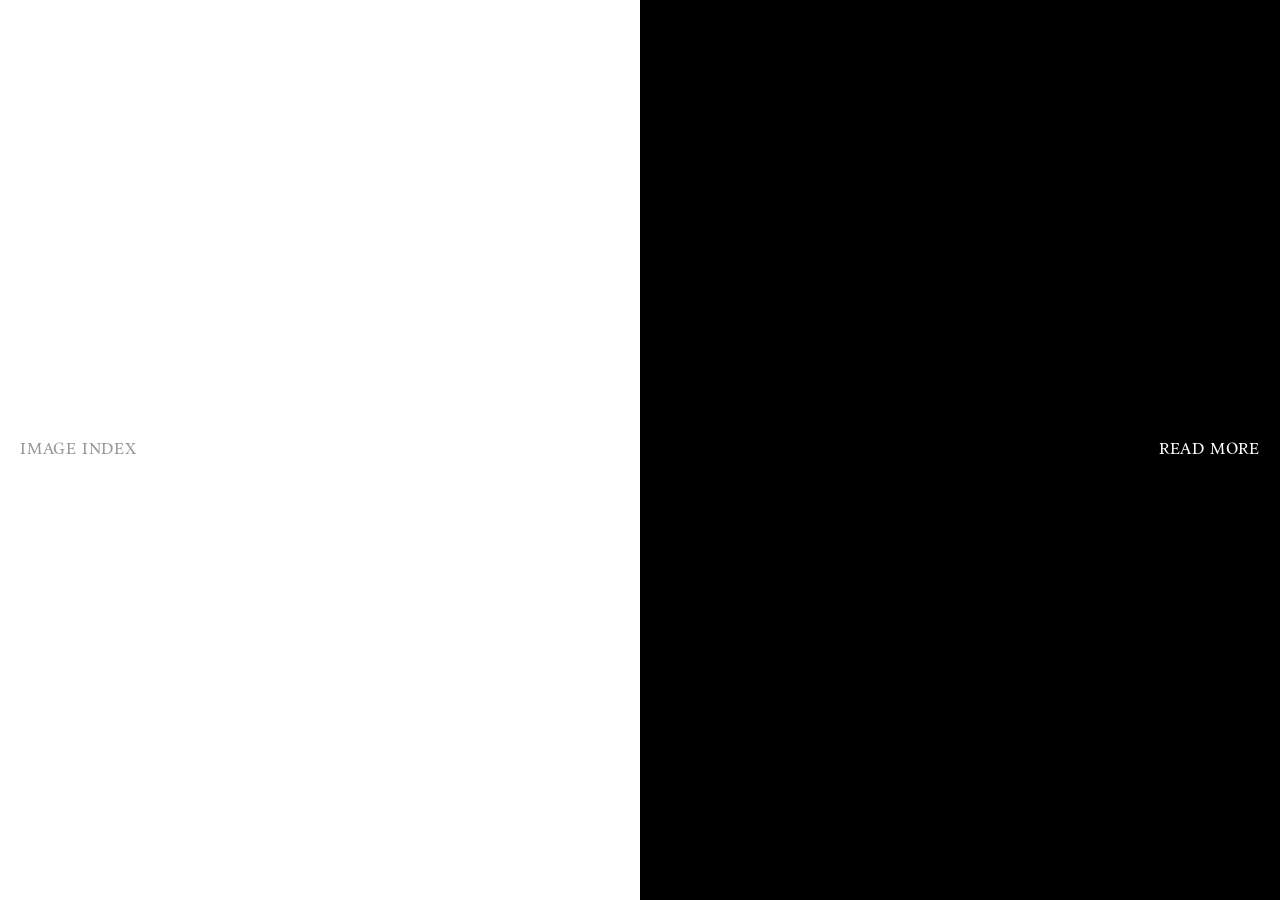
==== readmore.html @ 352e9895 "oct1" ====
<!DOCTYPE html>
<html lang="en">
<head>
  <meta charset="UTF-8">
  <meta name="viewport" content="width=device-width, initial-scale=1.0">
  <title>Circles — Read More</title>
  <link rel="stylesheet" href="readmore.css">
</head>
<body>
  <main class="page">
    <nav class="nav">
      <a href="imageindex.html" class="faded">Image Index</a>
      <a href="readmore.html" class="on-dark">Read More</a>
    </nav>
  </main>
</body>
</html>
---- readmore.css ----
/* ---------- fonts ---------- */

@font-face {
  font-family: "Inferi";
  src: url("Inferi-Trial-LightItalic.otf") format("opentype");
  font-weight: 300;
  font-style: italic;
  font-display: swap;
}

@font-face {
  font-family: "Inferi";
  src: url("Inferi-Trial-Book.otf") format("opentype");
  font-weight: 350;
  font-style: normal;
  font-display: swap;
}

@font-face {
  font-family: "Inferi";
  src: url("Inferi-Trial-Regular.otf") format("opentype");
  font-weight: 400;
  font-style: normal;
  font-display: swap;
}

@font-face {
  font-family: "Inferi";
  src: url("Inferi-Trial-RegularItalic.otf") format("opentype");
  font-weight: 400;
  font-style: italic;
  font-display: swap;
}

@font-face {
  font-family: "Inferi";
  src: url("Inferi-Trial-Medium.otf") format("opentype");
  font-weight: 500;
  font-style: normal;
  font-display: swap;
}

html,
body {
  height: 100%;
  /* split screen: white on the left, black on the right (runs edge to edge, under the padding) */
  background: linear-gradient(to right, #fff 50%, #000 50%);
  /* stop the pull/bounce at the top and bottom, which shows white behind the black half */
  overscroll-behavior: none;
  color: #000;
  font-family: "Inferi", Garamond, "Times New Roman", serif;
  font-weight: 400;
  /* thinner, crisper text rendering on Mac (closer to how it looks in InDesign) */
  -webkit-font-smoothing: antialiased;
  -moz-osx-font-smoothing: grayscale;
}

:root {
  --pad: 20px;              /* equal space around the page on all sides */
  --faded-opacity: 0.4;
}

* {
  margin: 0;
  padding: 0;
  box-sizing: border-box;
}

body {
  padding: var(--pad);
}

.page {
  position: relative;
  width: 100%;
  height: 100%;
}

/* ---------- nav ---------- */

/* same position as on the image index page: vertically centered, pinned to the sides */
.nav {
  position: absolute;
  inset: 0;
  display: flex;
  justify-content: space-between;
  align-items: center;
  pointer-events: none;
}

.nav a {
  color: inherit;
  text-decoration: none;
  text-transform: uppercase;
  font-size: 16px;
  letter-spacing: 0.05em;
  pointer-events: auto;
  transition: opacity 0.3s ease;
}

/* READ MORE sits on the black half */
.nav a.on-dark {
  color: #fff;
}

.nav a.faded {
  opacity: var(--faded-opacity);
}

.nav a:hover {
  opacity: 1;
}
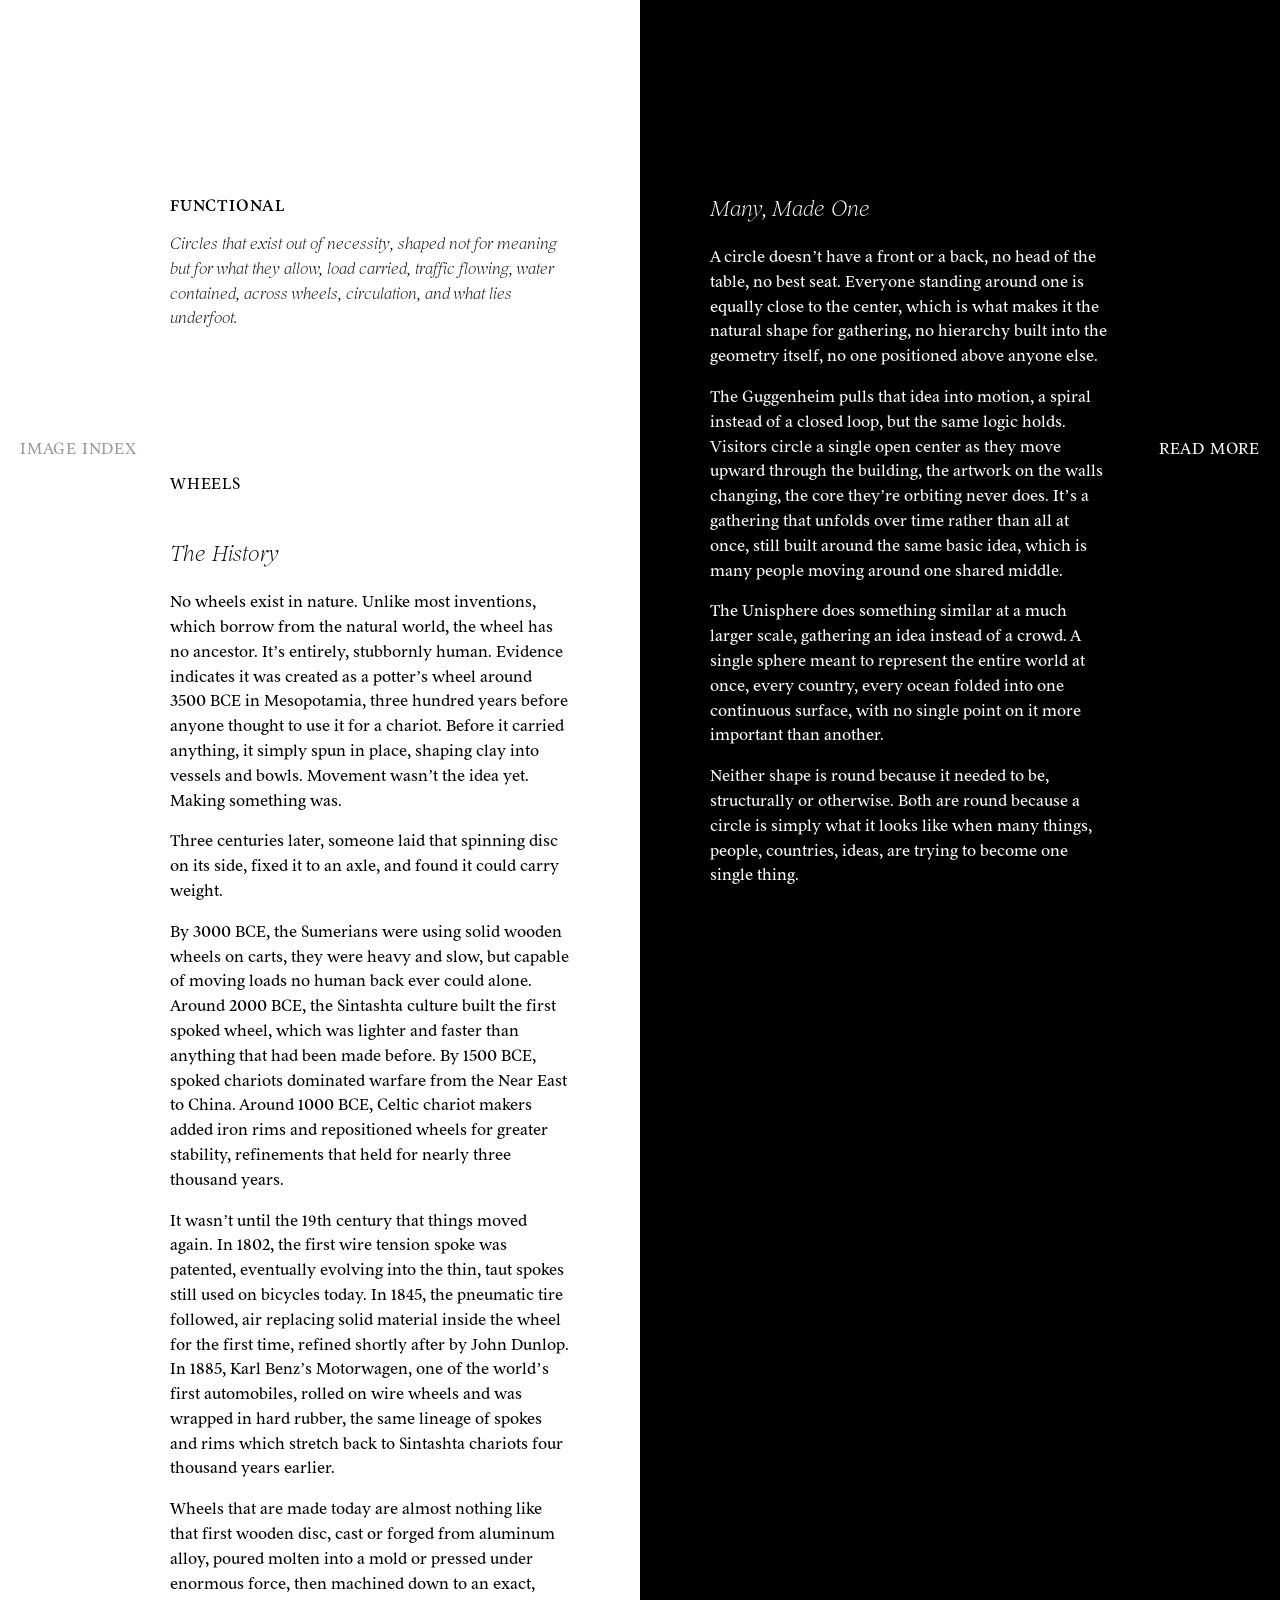
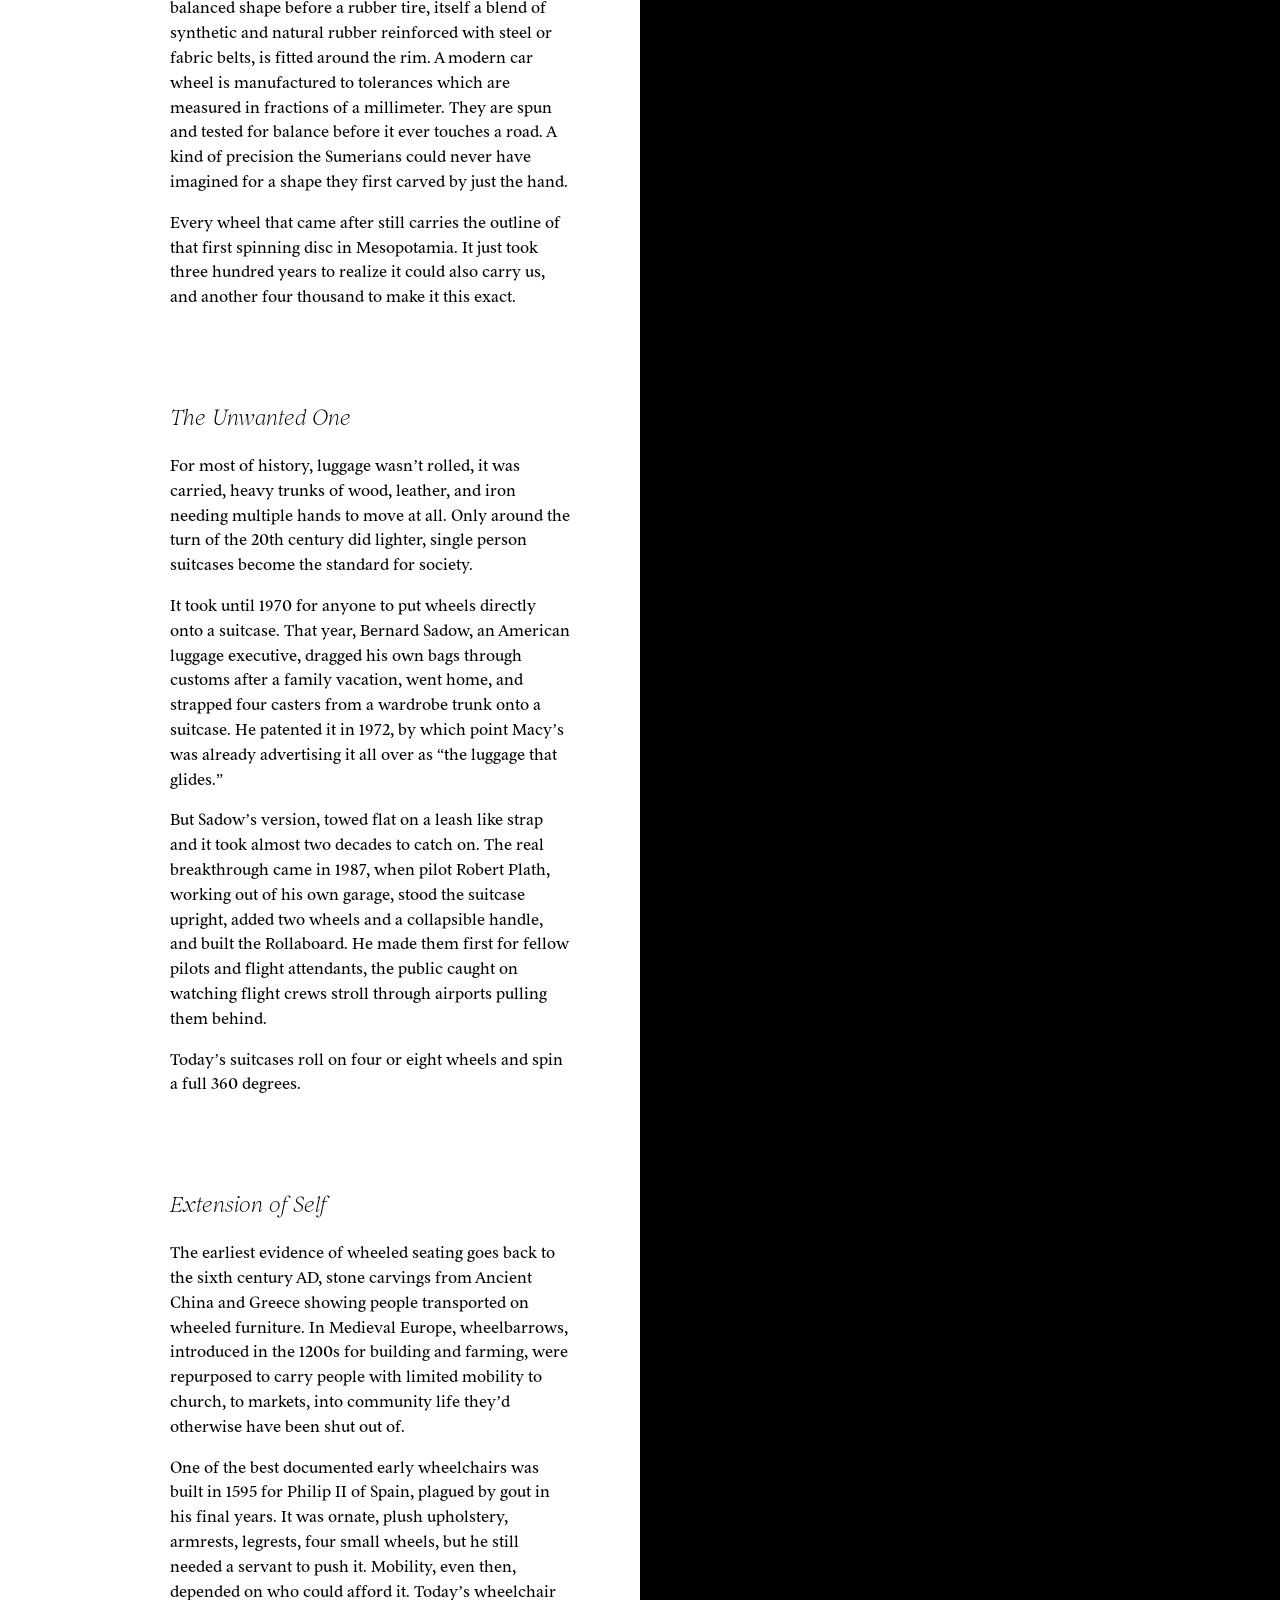
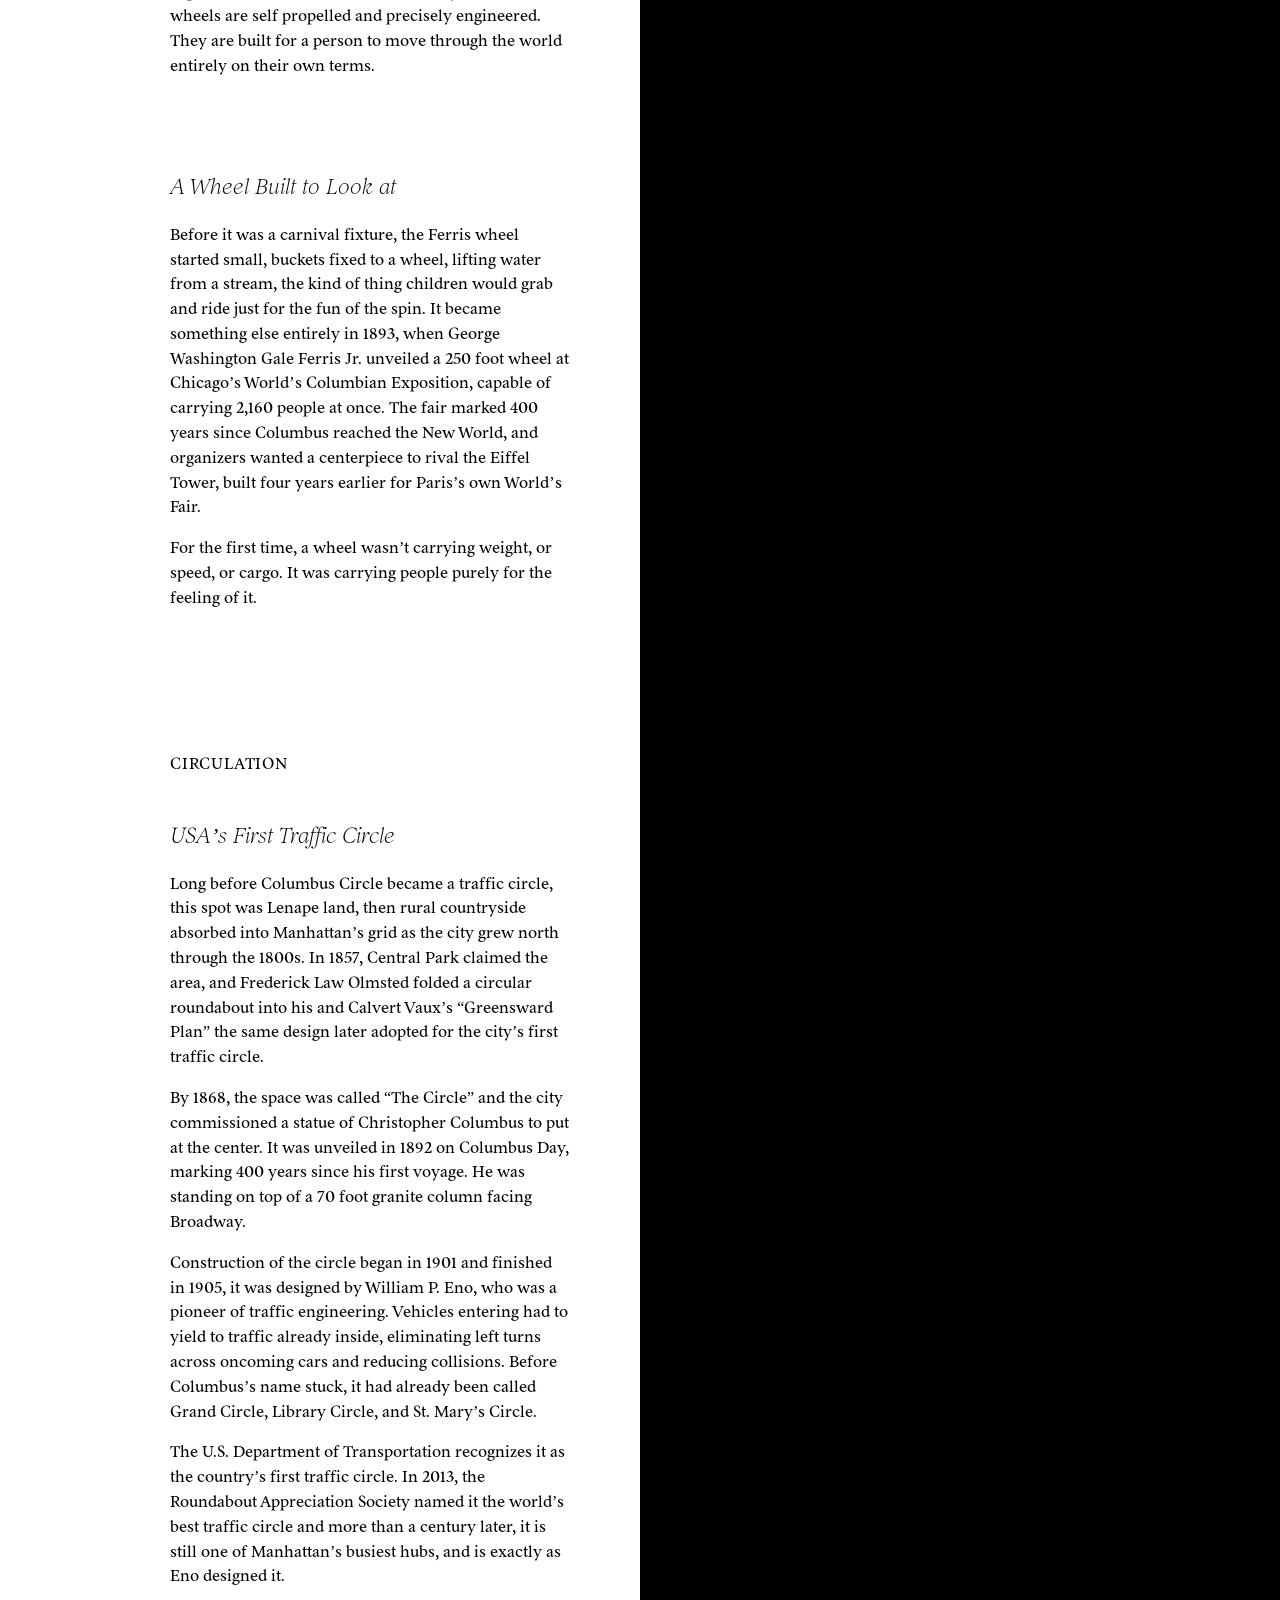
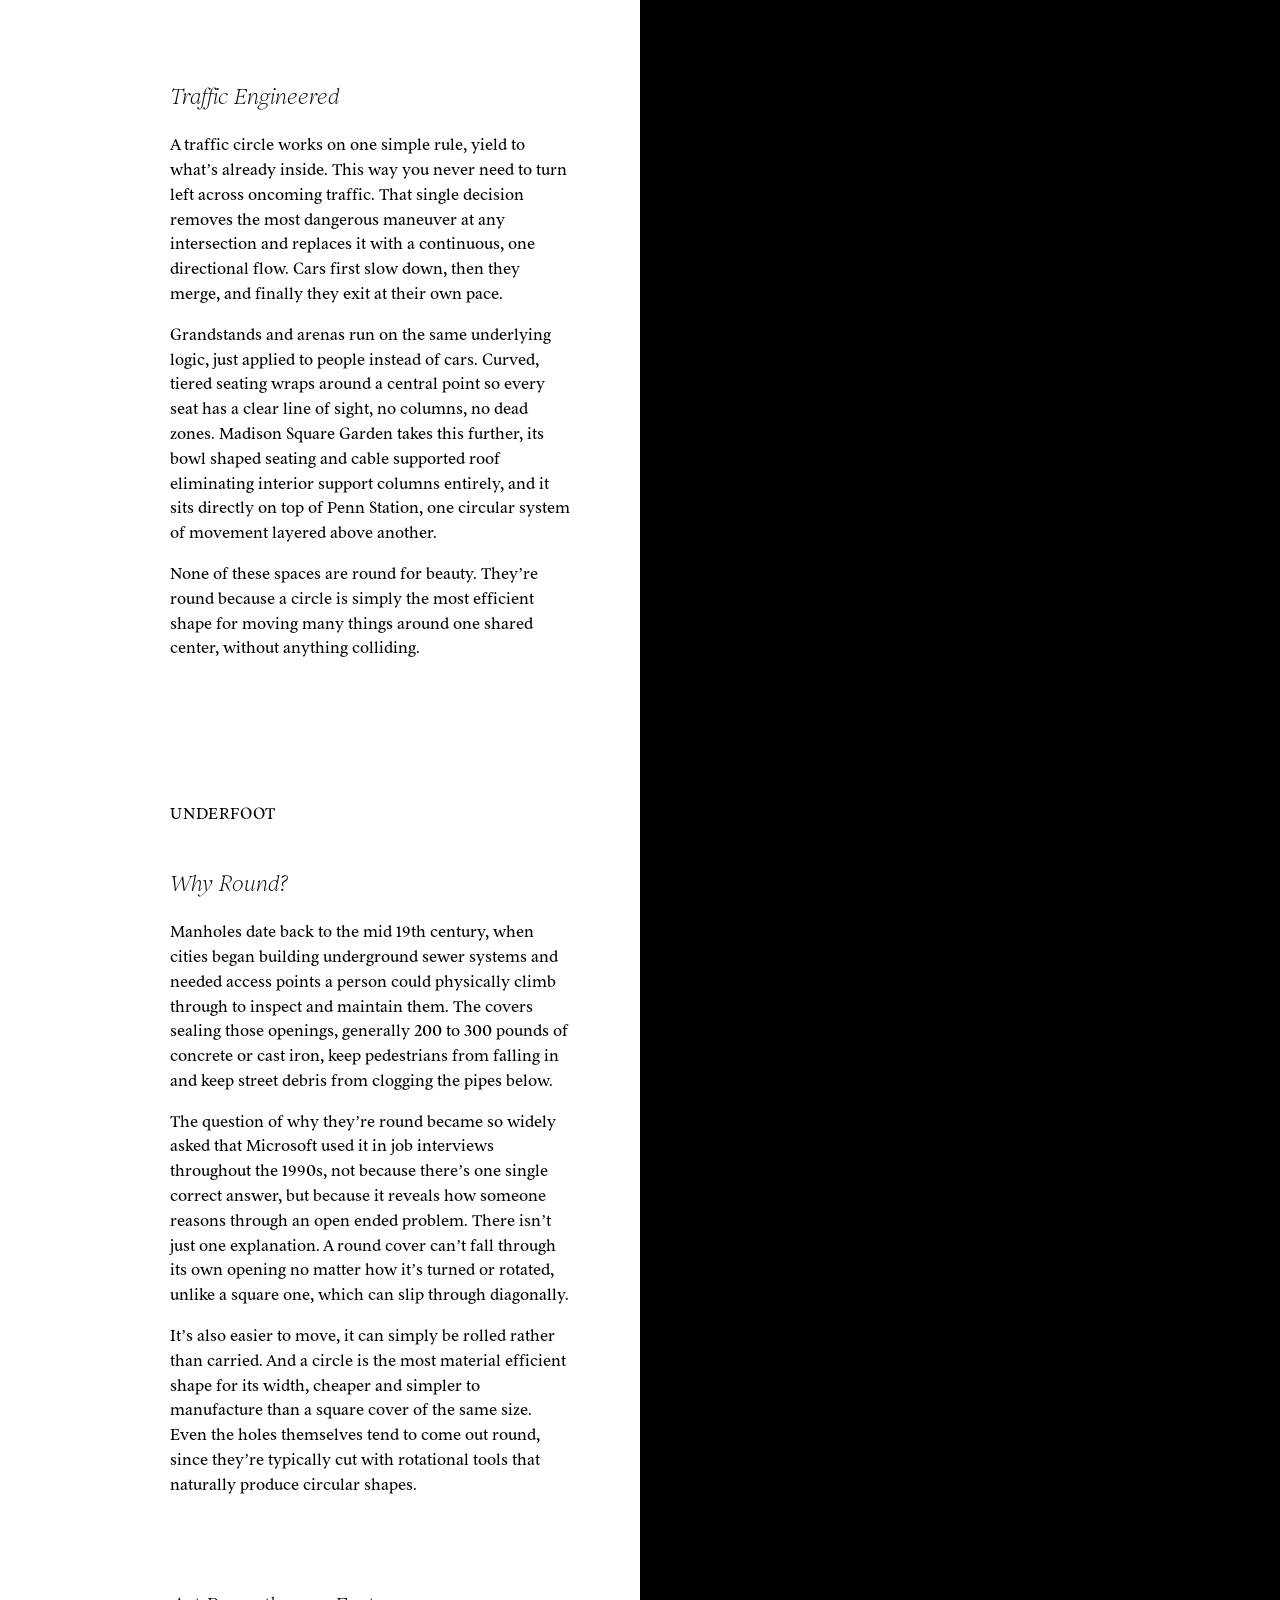
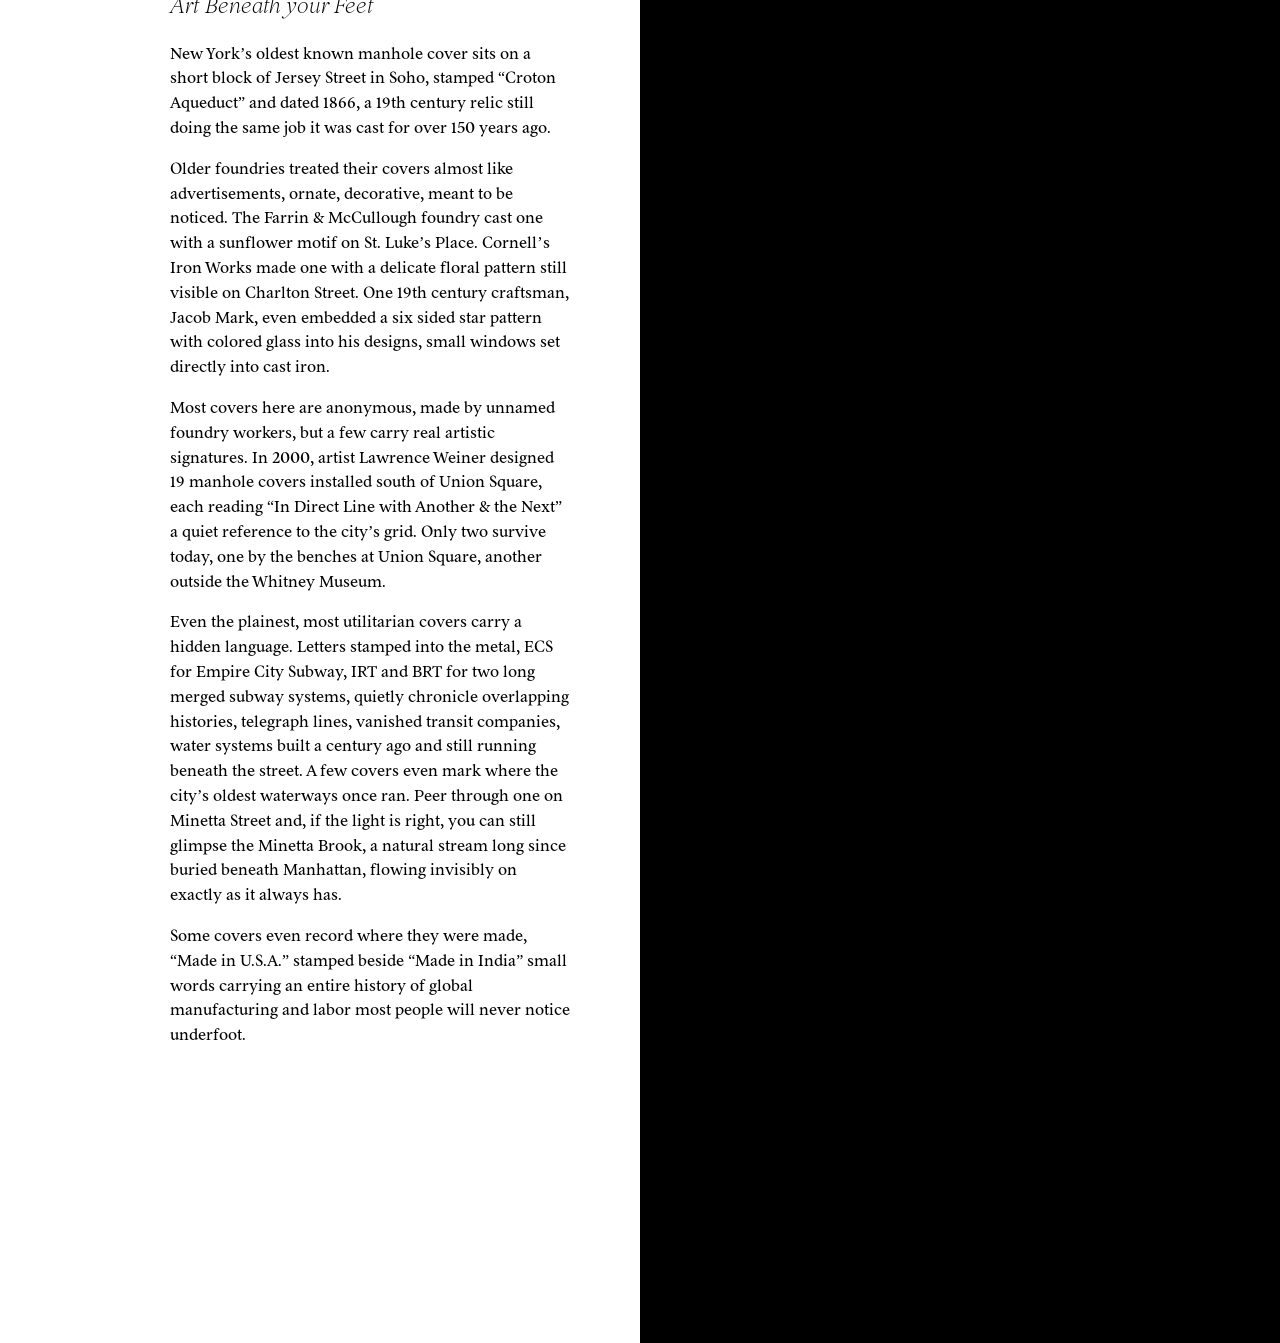
==== commit 5946d077: "yuh" ====
--- a/readmore.html
+++ b/readmore.html
@@ -7,11 +7,174 @@
   <link rel="stylesheet" href="readmore.css">
 </head>
 <body>
-  <main class="page">
-    <nav class="nav">
-      <a href="imageindex.html" class="faded">Image Index</a>
-      <a href="readmore.html" class="on-dark">Read More</a>
-    </nav>
+  <main class="columns">
+
+    <!-- WHITE SIDE: reads top to bottom, scrolls up like a normal page -->
+    <section class="side functional">
+      <div class="inner">
+
+        <header class="side-title">
+          <h1>Functional</h1>
+          <p>Circles that exist out of necessity, shaped not for meaning but for what they allow, load carried, traffic flowing, water contained, across wheels, circulation, and what lies underfoot.</p>
+        </header>
+
+        <h2>Wheels</h2>
+
+        <article>
+          <h3>The History</h3>
+          <p>No wheels exist in nature. Unlike most inventions, which borrow from the natural world, the wheel has no ancestor. It’s entirely, stubbornly human. Evidence indicates it was created as a potter’s wheel around 3500 BCE in Mesopotamia, three hundred years before anyone thought to use it for a chariot. Before it carried anything, it simply spun in place, shaping clay into vessels and bowls. Movement wasn’t the idea yet. Making something was.</p>
+          <p>Three centuries later, someone laid that spinning disc on its side, fixed it to an axle, and found it could carry weight.</p>
+          <p>By 3000 BCE, the Sumerians were using solid wooden wheels on carts, they were heavy and slow, but capable of moving loads no human back ever could alone. Around 2000 BCE, the Sintashta culture built the first spoked wheel, which was lighter and faster than anything that had been made before. By 1500 BCE, spoked chariots dominated warfare from the Near East to China. Around 1000 BCE, Celtic chariot makers added iron rims and repositioned wheels for greater stability, refinements that held for nearly three thousand years.</p>
+          <p>It wasn’t until the 19th century that things moved again. In 1802, the first wire tension spoke was patented, eventually evolving into the thin, taut spokes still used on bicycles today. In 1845, the pneumatic tire followed, air replacing solid material inside the wheel for the first time, refined shortly after by John Dunlop. In 1885, Karl Benz’s Motorwagen, one of the world’s first automobiles, rolled on wire wheels and was wrapped in hard rubber, the same lineage of spokes and rims which stretch back to Sintashta chariots four thousand years earlier.</p>
+          <p>Wheels that are made today are almost nothing like that first wooden disc, cast or forged from aluminum alloy, poured molten into a mold or pressed under enormous force, then machined down to an exact, balanced shape before a rubber tire, itself a blend of synthetic and natural rubber reinforced with steel or fabric belts, is fitted around the rim. A modern car wheel is manufactured to tolerances which are measured in fractions of a millimeter. They are spun and tested for balance before it ever touches a road. A kind of precision the Sumerians could never have imagined for a shape they first carved by just the hand.</p>
+          <p>Every wheel that came after still carries the outline of that first spinning disc in Mesopotamia. It just took three hundred years to realize it could also carry us, and another four thousand to make it this exact.</p>
+        </article>
+
+        <article>
+          <h3>The Unwanted One</h3>
+          <p>For most of history, luggage wasn’t rolled, it was carried, heavy trunks of wood, leather, and iron needing multiple hands to move at all. Only around the turn of the 20th century did lighter, single person suitcases become the standard for society.</p>
+          <p>It took until 1970 for anyone to put wheels directly onto a suitcase. That year, Bernard Sadow, an American luggage executive, dragged his own bags through customs after a family vacation, went home, and strapped four casters from a wardrobe trunk onto a suitcase. He patented it in 1972, by which point Macy’s was already advertising it all over as “the luggage that glides.”</p>
+          <p>But Sadow’s version, towed flat on a leash like strap and it took almost two decades to catch on. The real breakthrough came in 1987, when pilot Robert Plath, working out of his own garage, stood the suitcase upright, added two wheels and a collapsible handle, and built the Rollaboard. He made them first for fellow pilots and flight attendants, the public caught on watching flight crews stroll through airports pulling them behind.</p>
+          <p>Today’s suitcases roll on four or eight wheels and spin a full 360 degrees.</p>
+        </article>
+
+        <article>
+          <h3>Extension of Self</h3>
+          <p>The earliest evidence of wheeled seating goes back to the sixth century AD, stone carvings from Ancient China and Greece showing people transported on wheeled furniture. In Medieval Europe, wheelbarrows, introduced in the 1200s for building and farming, were repurposed to carry people with limited mobility to church, to markets, into community life they’d otherwise have been shut out of.</p>
+          <p>One of the best documented early wheelchairs was built in 1595 for Philip II of Spain, plagued by gout in his final years. It was ornate, plush upholstery, armrests, legrests, four small wheels, but he still needed a servant to push it. Mobility, even then, depended on who could afford it. Today’s wheelchair wheels are self propelled and precisely engineered. They are built for a person to move through the world entirely on their own terms.</p>
+        </article>
+
+        <article>
+          <h3>A Wheel Built to Look at</h3>
+          <p>Before it was a carnival fixture, the Ferris wheel started small, buckets fixed to a wheel, lifting water from a stream, the kind of thing children would grab and ride just for the fun of the spin. It became something else entirely in 1893, when George Washington Gale Ferris Jr. unveiled a 250 foot wheel at Chicago’s World’s Columbian Exposition, capable of carrying 2,160 people at once. The fair marked 400 years since Columbus reached the New World, and organizers wanted a centerpiece to rival the Eiffel Tower, built four years earlier for Paris’s own World’s Fair.</p>
+          <p>For the first time, a wheel wasn’t carrying weight, or speed, or cargo. It was carrying people purely for the feeling of it.</p>
+        </article>
+
+        <h2>Circulation</h2>
+
+        <article>
+          <h3>USA’s First Traffic Circle</h3>
+          <p>Long before Columbus Circle became a traffic circle, this spot was Lenape land, then rural countryside absorbed into Manhattan’s grid as the city grew north through the 1800s. In 1857, Central Park claimed the area, and Frederick Law Olmsted folded a circular roundabout into his and Calvert Vaux’s “Greensward Plan” the same design later adopted for the city’s first traffic circle.</p>
+          <p>By 1868, the space was called “The Circle” and the city commissioned a statue of Christopher Columbus to put at the center. It was unveiled in 1892 on Columbus Day, marking 400 years since his first voyage. He was standing on top of a 70 foot granite column facing Broadway.</p>
+          <p>Construction of the circle began in 1901 and finished in 1905, it was designed by William P. Eno, who was a pioneer of traffic engineering. Vehicles entering had to yield to traffic already inside, eliminating left turns across oncoming cars and reducing collisions. Before Columbus’s name stuck, it had already been called Grand Circle, Library Circle, and St. Mary’s Circle.</p>
+          <p>The U.S. Department of Transportation recognizes it as the country’s first traffic circle. In 2013, the Roundabout Appreciation Society named it the world’s best traffic circle and more than a century later, it is still one of Manhattan’s busiest hubs, and is exactly as Eno designed it.</p>
+        </article>
+
+        <article>
+          <h3>Traffic Engineered</h3>
+          <p>A traffic circle works on one simple rule, yield to what’s already inside. This way you never need to turn left across oncoming traffic. That single decision removes the most dangerous maneuver at any intersection and replaces it with a continuous, one directional flow. Cars first slow down, then they merge, and finally they exit at their own pace.</p>
+          <p>Grandstands and arenas run on the same underlying logic, just applied to people instead of cars. Curved, tiered seating wraps around a central point so every seat has a clear line of sight, no columns, no dead zones. Madison Square Garden takes this further, its bowl shaped seating and cable supported roof eliminating interior support columns entirely, and it sits directly on top of Penn Station, one circular system of movement layered above another.</p>
+          <p>None of these spaces are round for beauty. They’re round because a circle is simply the most efficient shape for moving many things around one shared center, without anything colliding.</p>
+        </article>
+
+        <h2>Underfoot</h2>
+
+        <article>
+          <h3>Why Round?</h3>
+          <p>Manholes date back to the mid 19th century, when cities began building underground sewer systems and needed access points a person could physically climb through to inspect and maintain them. The covers sealing those openings, generally 200 to 300 pounds of concrete or cast iron, keep pedestrians from falling in and keep street debris from clogging the pipes below.</p>
+          <p>The question of why they’re round became so widely asked that Microsoft used it in job interviews throughout the 1990s, not because there’s one single correct answer, but because it reveals how someone reasons through an open ended problem. There isn’t just one explanation. A round cover can’t fall through its own opening no matter how it’s turned or rotated, unlike a square one, which can slip through diagonally.</p>
+          <p>It’s also easier to move, it can simply be rolled rather than carried. And a circle is the most material efficient shape for its width, cheaper and simpler to manufacture than a square cover of the same size. Even the holes themselves tend to come out round, since they’re typically cut with rotational tools that naturally produce circular shapes.</p>
+        </article>
+
+        <article>
+          <h3>Art Beneath your Feet</h3>
+          <p>New York’s oldest known manhole cover sits on a short block of Jersey Street in Soho, stamped “Croton Aqueduct” and dated 1866, a 19th century relic still doing the same job it was cast for over 150 years ago.</p>
+          <p>Older foundries treated their covers almost like advertisements, ornate, decorative, meant to be noticed. The Farrin &amp; McCullough foundry cast one with a sunflower motif on St. Luke’s Place. Cornell’s Iron Works made one with a delicate floral pattern still visible on Charlton Street. One 19th century craftsman, Jacob Mark, even embedded a six sided star pattern with colored glass into his designs, small windows set directly into cast iron.</p>
+          <p>Most covers here are anonymous, made by unnamed foundry workers, but a few carry real artistic signatures. In 2000, artist Lawrence Weiner designed 19 manhole covers installed south of Union Square, each reading “In Direct Line with Another &amp; the Next” a quiet reference to the city’s grid. Only two survive today, one by the benches at Union Square, another outside the Whitney Museum.</p>
+          <p>Even the plainest, most utilitarian covers carry a hidden language. Letters stamped into the metal, ECS for Empire City Subway, IRT and BRT for two long merged subway systems, quietly chronicle overlapping histories, telegraph lines, vanished transit companies, water systems built a century ago and still running beneath the street. A few covers even mark where the city’s oldest waterways once ran. Peer through one on Minetta Street and, if the light is right, you can still glimpse the Minetta Brook, a natural stream long since buried beneath Manhattan, flowing invisibly on exactly as it always has.</p>
+          <p>Some covers even record where they were made, “Made in U.S.A.” stamped beside “Made in India” small words carrying an entire history of global manufacturing and labor most people will never notice underfoot.</p>
+        </article>
+
+      </div>
+    </section>
+
+    <!--
+      BLACK SIDE: moves the opposite way (down as you scroll), so it's written bottom to top here.
+      The last thing in this list (the SYMBOLIC title) is what you see first.
+    -->
+    <section class="side symbolic">
+      <div class="inner">
+
+        <article>
+          <h3>Many, Made One</h3>
+          <p>A circle doesn’t have a front or a back, no head of the table, no best seat. Everyone standing around one is equally close to the center, which is what makes it the natural shape for gathering, no hierarchy built into the geometry itself, no one positioned above anyone else.</p>
+          <p>The Guggenheim pulls that idea into motion, a spiral instead of a closed loop, but the same logic holds. Visitors circle a single open center as they move upward through the building, the artwork on the walls changing, the core they’re orbiting never does. It’s a gathering that unfolds over time rather than all at once, still built around the same basic idea, which is many people moving around one shared middle.</p>
+          <p>The Unisphere does something similar at a much larger scale, gathering an idea instead of a crowd. A single sphere meant to represent the entire world at once, every country, every ocean folded into one continuous surface, with no single point on it more important than another.</p>
+          <p>Neither shape is round because it needed to be, structurally or otherwise. Both are round because a circle is simply what it looks like when many things, people, countries, ideas, are trying to become one single thing.</p>
+        </article>
+
+        <h2>Gathering</h2>
+
+        <article>
+          <h3>Wheel of Fortune</h3>
+          <p>Long before Pat Sajak ever spun a wheel on television, Fortune already had one of her own. The Wheel of Fortune, or Rota Fortunae, comes from ancient Greek and Roman mythology, the goddess Fortuna spinning her wheel to decide who rises and who falls, with no warning and no logic to it. Both the Roman scholar Cicero and the Greek poet Pindar wrote about her wheel. Centuries later, Chaucer used it in The Canterbury Tales to describe the downfall of once great historical figures, and Shakespeare leaned on it too, in King Lear, a disguised Earl of Kent cries out, “Fortune, good night, smile once more; turn thy wheel!”</p>
+          <p>So it’s a little fitting that when spin the bottle first was released and got a name in print, in 1927, it wasn’t called a kissing game at all. It was called “Bottle of Fortune.” There was no goddess required, just a glass bottle on a floor and whoever it happened to land on, the same old idea in miniature, chance deciding something you had absolutely no control over. It is such a large part of our culture now, but it has essentially existed forever.</p>
+        </article>
+
+        <article>
+          <h3>Astrological Circle</h3>
+          <p>The zodiac is a circle because the sky itself moves in one. As Earth orbits the sun, the sun appears to trace a continuous loop against the background stars over a year, a path ancient astronomers called the ecliptic. It has no natural beginning or end. Babylonian astronomers, around 700 BCE, divided that loop into twelve equal separate sections, each one named for the twelve constellations that the sun seemed to pass through. Hence, giving us the word zodiac, from the Greek zoidiakos kyklos, literally translating to “circle of animals.” Dividing the year into twelve wasn’t inventing a shape so much as tracing one that was already there.</p>
+        </article>
+
+        <article>
+          <h3>Evil Eye</h3>
+          <p>According to Dr. Nese Yildiran, an art history professor at a University in Istanbul, the earliest known eye amulets date back to 3300 BCE, unearthed at Tell Brak, one of the oldest cities in Mesopotamia, in what’s now modern day Syria, abstract alabaster figures carved with wide, incised eyes staring outward. The recognizable cobalt blue glass version most people know today didn’t appear until much later, around 1500 BCE, when it began spreading across the Mediterranean.</p>
+        </article>
+
+        <h2>Fate and Cycles</h2>
+
+        <article>
+          <h3>Wishing</h3>
+          <p>Bethesda Fountain sits at the heart of Central Park, its bronze angel rising above a basin where people have tossed coins for generations, making a wish they probably couldn’t fully explain. The angel’s name, Angel of the Waters, and a story most people walking past will probably never learn.</p>
+          <p>The fountain takes its name from a passage in the Gospel of John, describing a pool in Jerusalem where an angel periodically stirred the water, and whoever stepped in first after the stirring would be healed. New York’s fountain wasn’t built to recreate that miracle, though. It was built to celebrate one that had already happened, commemorating the Croton Aqueduct finally bringing clean water to a city devastated by cholera. The angel wasn’t stirring water to heal anyone anymore. She stood over water that had already stopped making people sick.</p>
+          <p>None of that history is visible in the coin someone tosses over the railing today. They’re just making a wish, the same instinct that’s followed circles of water for thousands of years, coins in, hope out, no guarantee it works, just the simple need to ask for something and let it go.</p>
+        </article>
+
+        <article>
+          <h3>The Shutter and the Star</h3>
+          <p>In 1903, a synagogue opened on Rivington Street on the Lower East Side, built for a community of Romanian Jews, and later Polish Jews as the neighborhood shifted over the decades. It was called the Erste Warshawer Synagogue. Above the entrance sat a round window, its steel frame bent into a Star of David, a shape that would have been entirely unremarkable at the time, just one more synagogue on a block already full of them.</p>
+          <p>By the 1970s, the Lower East Side had changed enormously. The Jewish community that once filled that block had largely moved on, to other boroughs and other neighborhoods. The synagogue on Rivington Street sat empty. Its doors were gone entirely. The only sign anyone still claimed the building was a “For Sale” notice out front. People wandered in and out freely, since there was no one left to stop them, some using the space to get high, undisturbed in a building that had once demanded reverence. Rain came straight through what was left of the roof, pooling on floors that had once held rows of worshippers.</p>
+          <p>Hale Gurland wasn’t looking for any of this. He was simply on his way to Orchard Street to buy a new pair of shoes when he passed the building, noticed the sign, and stepped inside out of curiosity. What he found stopped him completely. “The place looked like Dresden after the bombs. Rain was coming through the roof.” He forgot about the shoes entirely. “It looked like they had a service, and everybody left. It was really cool.”</p>
+          <p>Gurland was a sculptor, working mostly in large scale metal, the kind of artist who needed real space and wasn’t afraid of a building most people would have walked straight past. He ended up moving in, first as a studio, eventually as his home, the line between the two blurring the way it often does for artists who end up living inside their own work.</p>
+          <p>Rebuilding a building that had been stripped down to almost nothing meant working through it piece by piece, patching a roof that had been open to the sky for who knows how long, deciding what stayed and what didn’t. At some point in that long process, he reached the round window above the entrance, the one that had held its Star of David since 1903, somehow still intact after nearly everything else in the building had fallen apart around it. He had a choice in front of him, he could take it out entirely or he could restore it carefully, put it back exactly as it once was. He did neither.</p>
+          <p>Instead, he took the very same steel, the same six points that had marked this building as a place of Jewish worship for seventy years, and bent it into something new entirely, the six points of the star reshaped into the blades of a camera’s shutter, the kind you’d find inside an old mechanical lens, the kind that opens and closes to let exactly the right amount of light through.</p>
+          <p>That window is still there today, above the same entrance on Rivington Street, same circle, same steel, but carrying two completely different meanings depending on which decade you happen to be standing in. First it marked a place of prayer, something a whole community gathered beneath to face something larger than themselves.</p>
+          <p>Then, decades later, a stranger who was wandering in out of the rain looking for nothing more than an escape from the weather, saw a ruin instead of a temple, and turned it into something about sight instead, an opening built to let light through and hold a single image still.</p>
+          <p>The star hasn’t really disappeared, not technically. It’s just folded into the shape of the lens now, hiding in plain sight, waiting for anyone who knows enough to actually look for it.</p>
+        </article>
+
+        <article>
+          <h3>Enso</h3>
+          <p>In Zen Buddhist practice, the circle, or enso, is painted in a single unbroken brushstroke, in one continuous motion, without the brush ever lifting or correcting itself. It’s often left slightly open, imperfect, unclosed, and that gap isn’t a mistake, it’s part of the meaning.</p>
+          <p>The enso represents the universe, emptiness, and enlightenment all at once, but it’s less a symbol to decode than a direct trace of the artist’s state of mind in that exact moment, unplanned, unrepeatable.</p>
+          <p>Zen practitioners often paint hundreds of ensos over a lifetime, sometimes they paint daily, as a kind of meditative practice rather than an artistic one. No two are ever quite the same, and no enso is considered more “correct” or “better” than another.</p>
+          <blockquote>“In the beginner’s mind there are many possibilities, but in the expert’s mind there are few.” <cite>Shunryu Suzuki</cite></blockquote>
+          <p>Each enso is painted, in a sense, by a beginner, one continuous, unrepeatable attempt, with no chance to go back and fix it.</p>
+        </article>
+
+        <article>
+          <h3>IHS Roundel</h3>
+          <p>Long before it appeared on this brick wall, this symbol began as a secret. Early Christians facing persecution used an earlier version, the chi-rho, to identify one another quietly, tracing it into catacomb walls as far back as the 150s AD. Everything changed in 312 AD, when the Roman emperor Constantine reportedly saw the symbol in a vision before battle, accompanied by the words “in this sign, conquer.” He won, and within months, Christianity went from persecuted faith to legal religion across the empire.</p>
+          <p>The version carved here, IHS, comes from a later evolution, the first three letters of “Jesus” in Greek, later reinterpreted in Latin as Iesus Hominum Salvator, “Jesus, Savior of Mankind.” It spread widely through the Jesuits, who adopted it as their emblem, carrying it into churches like this one, centuries and continents removed from a Roman battlefield.</p>
+          <blockquote>“In this sign, conquer.”</blockquote>
+          <p>What’s carved into this roundel isn’t decoration. It’s a name held inside a frame, a circle drawn specifically to mark this one small piece of wall as sacred.</p>
+        </article>
+
+        <h2>Reverence</h2>
+
+        <header class="side-title">
+          <h1>Symbolic</h1>
+          <p>Circles chosen deliberately for what they mean, shapes built to hold belief, chance, or connection, across reverence, fate, and gathering.</p>
+        </header>
+
+      </div>
+    </section>
+
   </main>
+
+  <nav class="nav">
+    <a href="index.html" class="faded">Image Index</a>
+    <a href="readmore.html" class="on-dark">Read More</a>
+  </nav>
 </body>
 </html>
--- a/readmore.css
+++ b/readmore.css
@@ -1,4 +1,4 @@
-/* ---------- fonts ---------- */
+/*fonts*/
 
 @font-face {
   font-family: "Inferi";
@@ -40,10 +40,21 @@
   font-display: swap;
 }
 
+:root {
+  --pad: 20px;              /* same edge spacing as the image index page */
+  --faded-opacity: 0.4;
+}
+
+* {
+  margin: 0;
+  padding: 0;
+  box-sizing: border-box;
+}
+
 html,
 body {
-  height: 100%;
-  /* split screen: white on the left, black on the right (runs edge to edge, under the padding) */
+  min-height: 100%;
+  /* split screen: white on the left, black on the right */
   background: linear-gradient(to right, #fff 50%, #000 50%);
   /* stop the pull/bounce at the top and bottom, which shows white behind the black half */
   overscroll-behavior: none;
@@ -55,37 +66,128 @@
   -moz-osx-font-smoothing: grayscale;
 }
 
-:root {
-  --pad: 20px;              /* equal space around the page on all sides */
-  --faded-opacity: 0.4;
-}
-
-* {
-  margin: 0;
-  padding: 0;
-  box-sizing: border-box;
-}
-
-body {
-  padding: var(--pad);
-}
-
-.page {
-  position: relative;
-  width: 100%;
-  height: 100%;
+/* ---------- two columns ---------- */
+
+.columns {
+  display: grid;
+  grid-template-columns: 1fr 1fr;
+}
+
+/* room on the outer edge for the nav labels, which sit in the middle of each side */
+.side {
+  padding: 22vh 70px 22vh 170px;
+}
+
+.symbolic {
+  padding: 22vh 170px 22vh 70px;
+  color: #fff;
+}
+
+.inner {
+  max-width: 440px;
+  margin: 0 auto;
+}
+
+/* ---------- text ---------- */
+
+.side-title h1 {
+  font-size: 16px;
+  font-weight: 500;
+  text-transform: uppercase;
+  letter-spacing: 0.05em;
+  margin-bottom: 1em;
+}
+
+.side-title p {
+  font-style: italic;
+  font-weight: 300;
+}
+
+h2 {
+  font-size: 16px;
+  font-weight: 400;
+  text-transform: uppercase;
+  letter-spacing: 0.05em;
+  margin: 9em 0 3em;
+}
+
+h3 {
+  font-size: 22px;
+  font-style: italic;
+  font-weight: 300;
+  margin-bottom: 1em;
+}
+
+article {
+  margin-bottom: 6em;
+}
+
+p,
+blockquote {
+  font-size: 16px;
+  line-height: 1.55;
+  margin-bottom: 1em;
+}
+
+blockquote {
+  font-style: italic;
+  font-weight: 300;
+  margin: 1.5em 0;
+}
+
+blockquote cite {
+  display: block;
+  margin-top: 0.5em;
+  font-style: normal;
+}
+
+/* ---------- opposite scroll ----------
+   The page scrolls the white side normally. The black side stays pinned to the screen
+   and its text slides the other way, driven by the page's scroll position (CSS only).
+   It starts showing its bottom (the SYMBOLIC title) and ends showing its top. */
+
+@supports (animation-timeline: scroll()) {
+  .symbolic {
+    position: sticky;
+    top: 0;
+    height: 100vh;
+    overflow: hidden;
+    padding-top: 0;
+    padding-bottom: 0;
+  }
+
+  .symbolic .inner {
+    padding: 22vh 0;
+    animation: opposite-scroll linear both;
+    animation-timeline: scroll(root);
+  }
+
+  @keyframes opposite-scroll {
+    from { transform: translateY(calc(-100% + 100vh)); }
+    to   { transform: translateY(0); }
+  }
+}
+
+/* browsers without scroll-linked animation (e.g. Firefox): both sides scroll normally,
+   so flip the black side back into reading order */
+@supports not (animation-timeline: scroll()) {
+  .symbolic .inner {
+    display: flex;
+    flex-direction: column-reverse;
+  }
 }
 
 /* ---------- nav ---------- */
 
-/* same position as on the image index page: vertically centered, pinned to the sides */
+/* same spot as on the image index page: vertically centered, pinned to the sides */
 .nav {
-  position: absolute;
-  inset: 0;
+  position: fixed;
+  inset: 0 var(--pad);
   display: flex;
   justify-content: space-between;
   align-items: center;
   pointer-events: none;
+  z-index: 1;
 }
 
 .nav a {
@@ -110,3 +212,43 @@
 .nav a:hover {
   opacity: 1;
 }
+
+/* ---------- phones: stack the two sides, normal scrolling ---------- */
+
+@media (max-width: 700px) {
+  html,
+  body {
+    background: #fff;
+  }
+
+  .columns {
+    grid-template-columns: 1fr;
+  }
+
+  .side,
+  .symbolic {
+    position: static;
+    height: auto;
+    overflow: visible;
+    padding: 80px 24px;
+  }
+
+  .symbolic {
+    background: #000;
+  }
+
+  /* the black side is written bottom-to-top, so flip it back for normal reading */
+  .symbolic .inner {
+    display: flex;
+    flex-direction: column-reverse;
+    animation: none;
+    transform: none;
+    padding: 0;
+  }
+
+  .nav {
+    position: static;
+    padding: var(--pad);
+    background: #fff;
+  }
+}
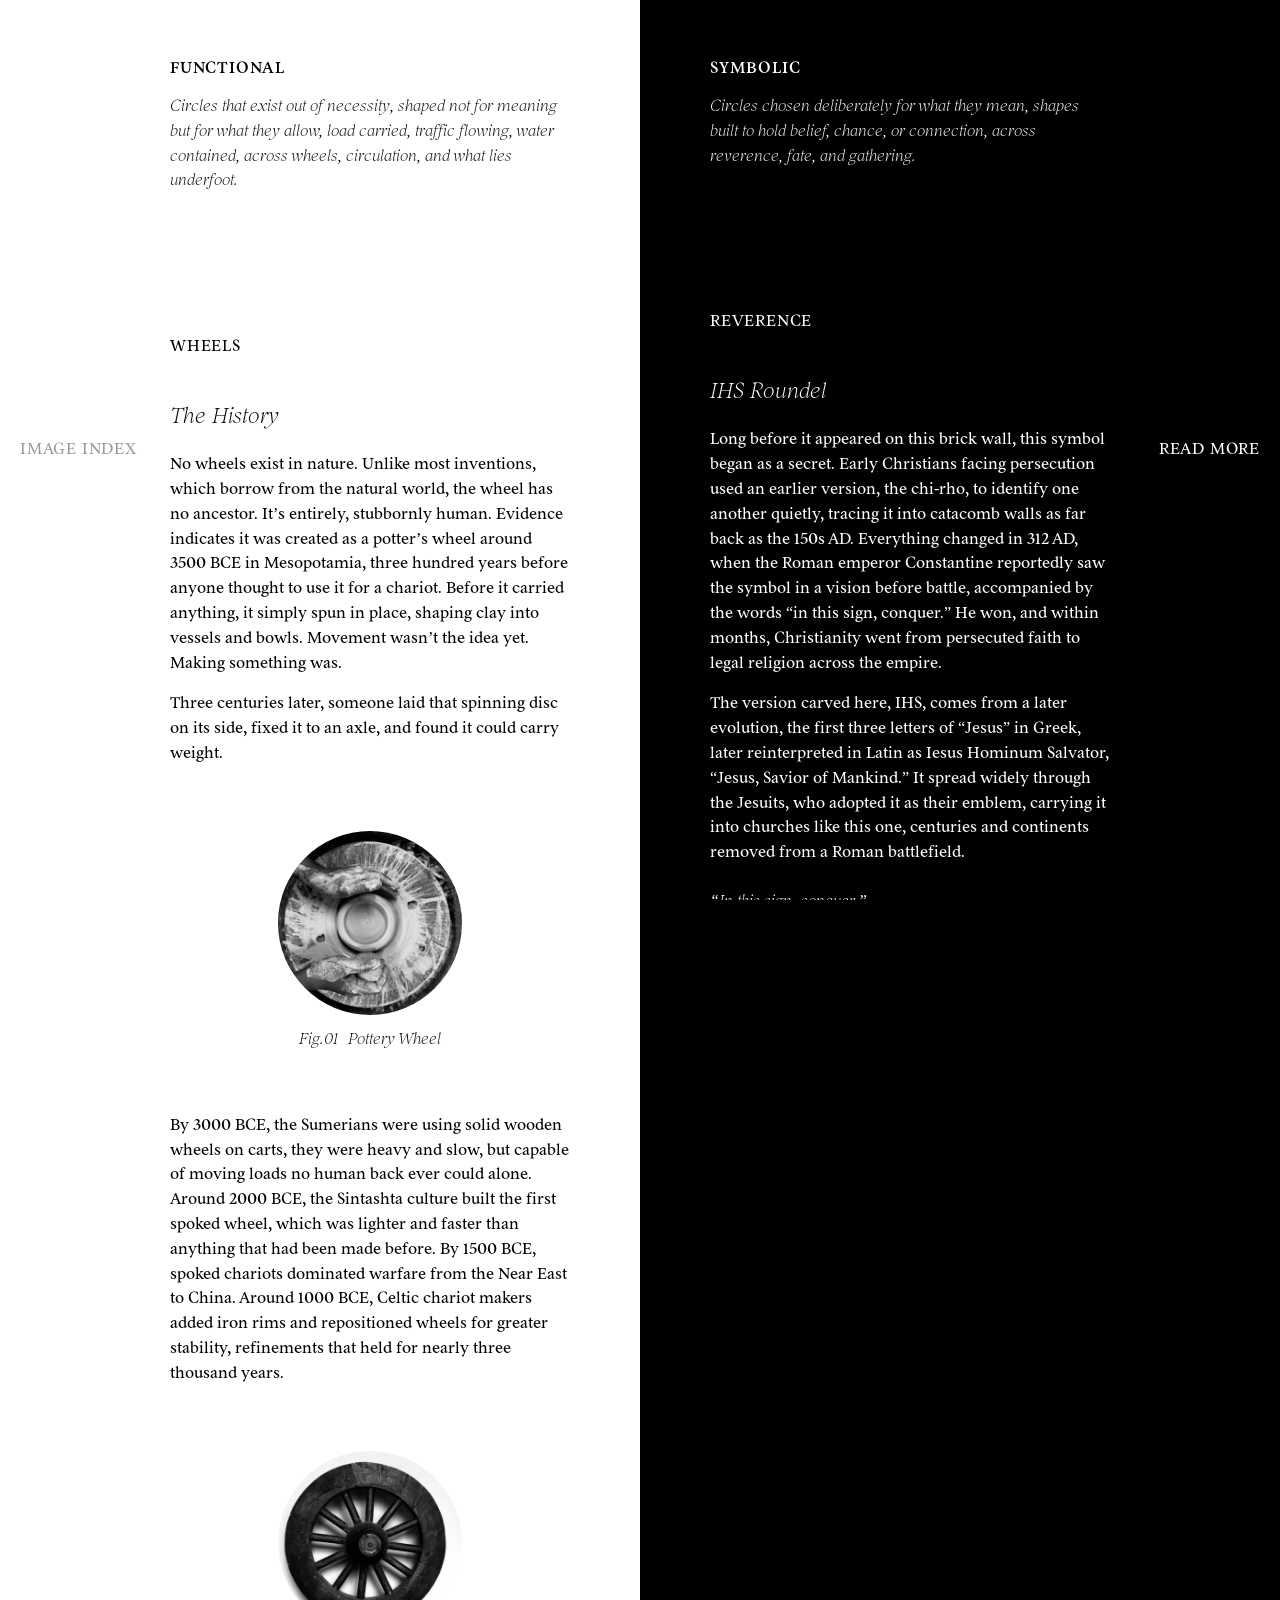
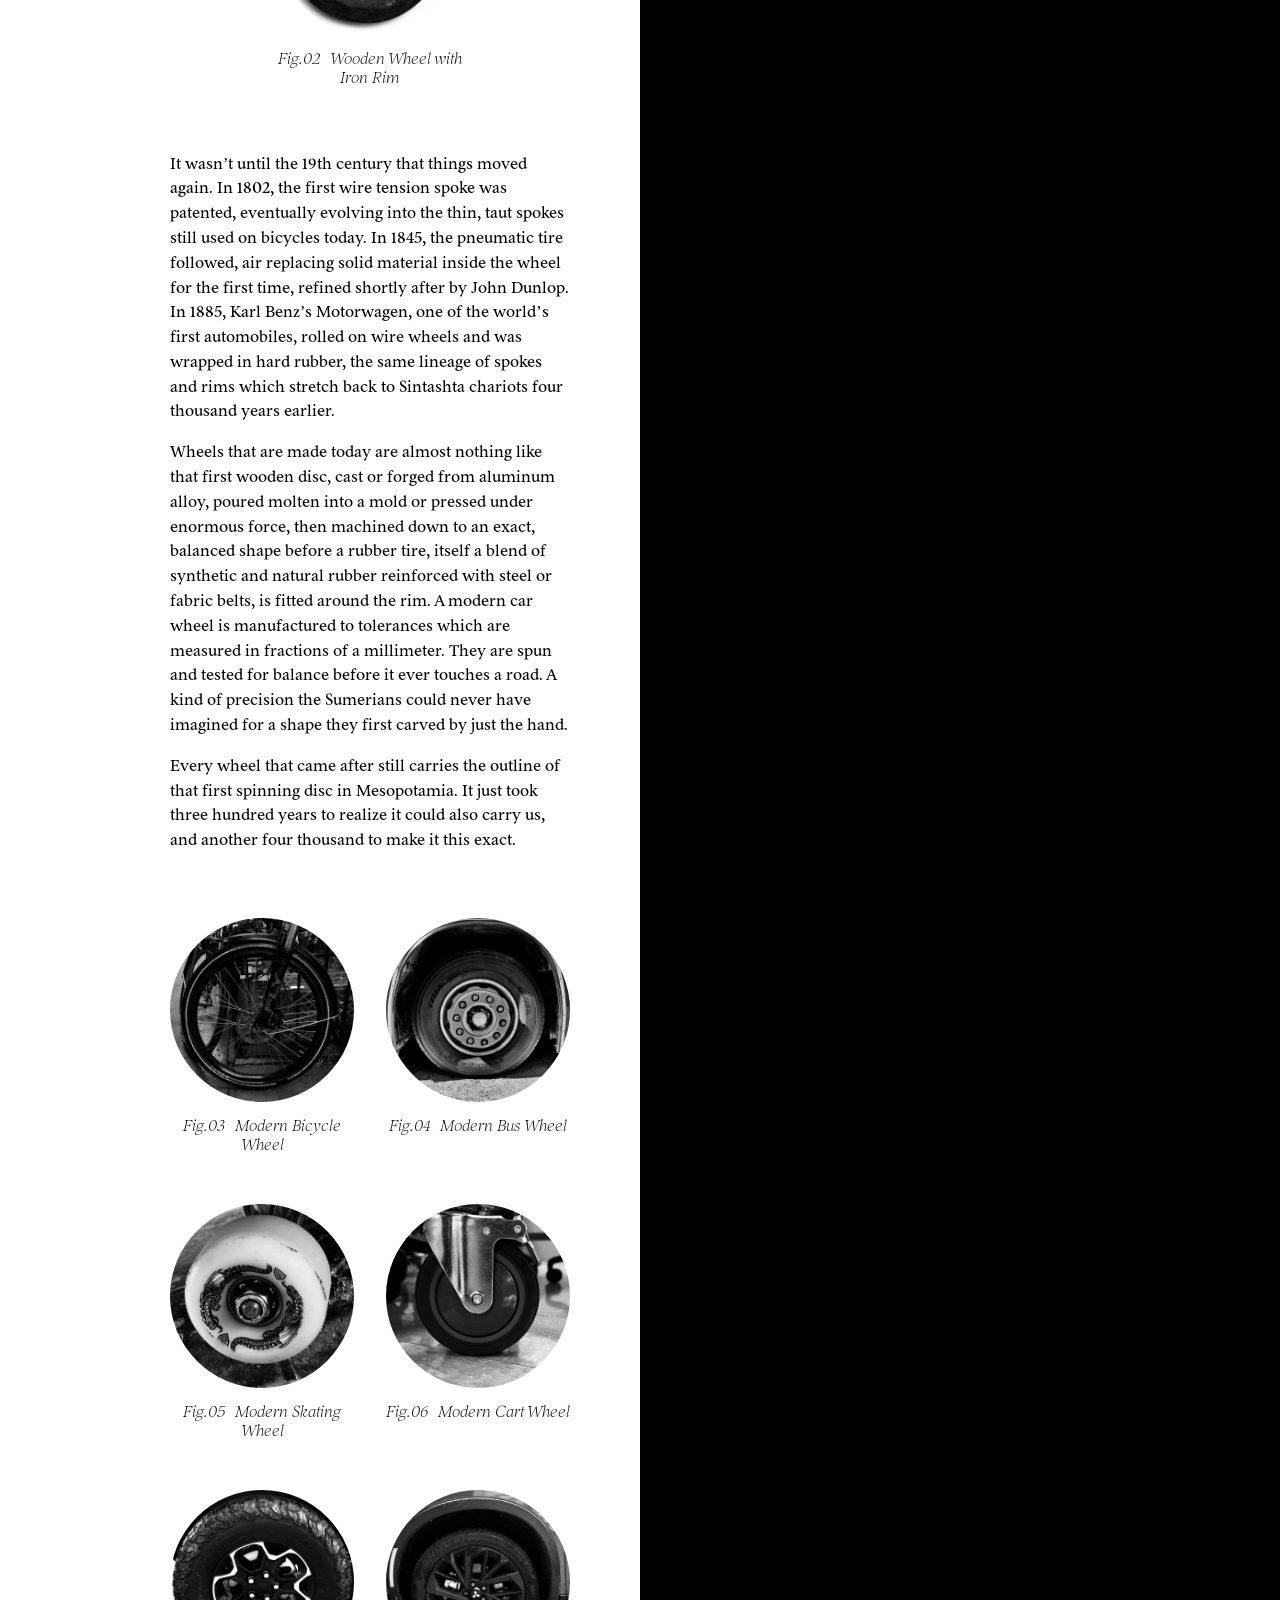
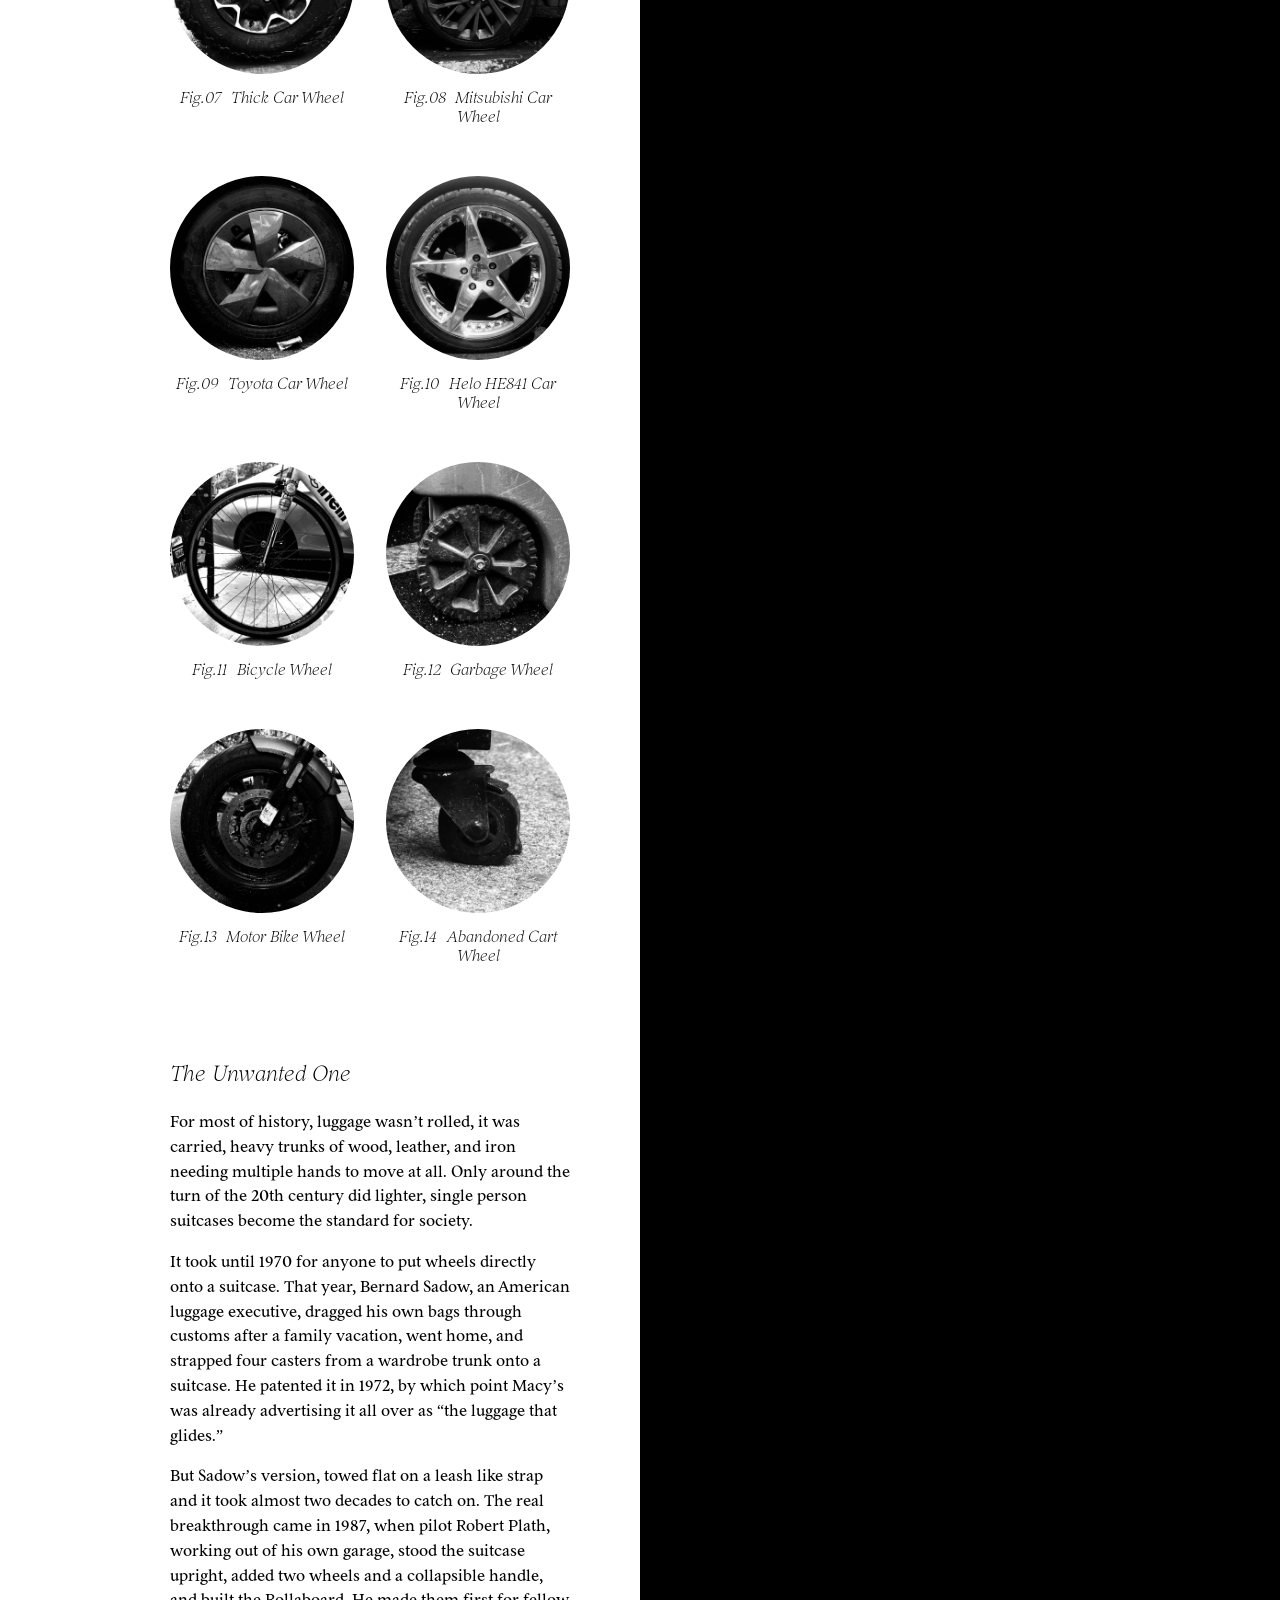
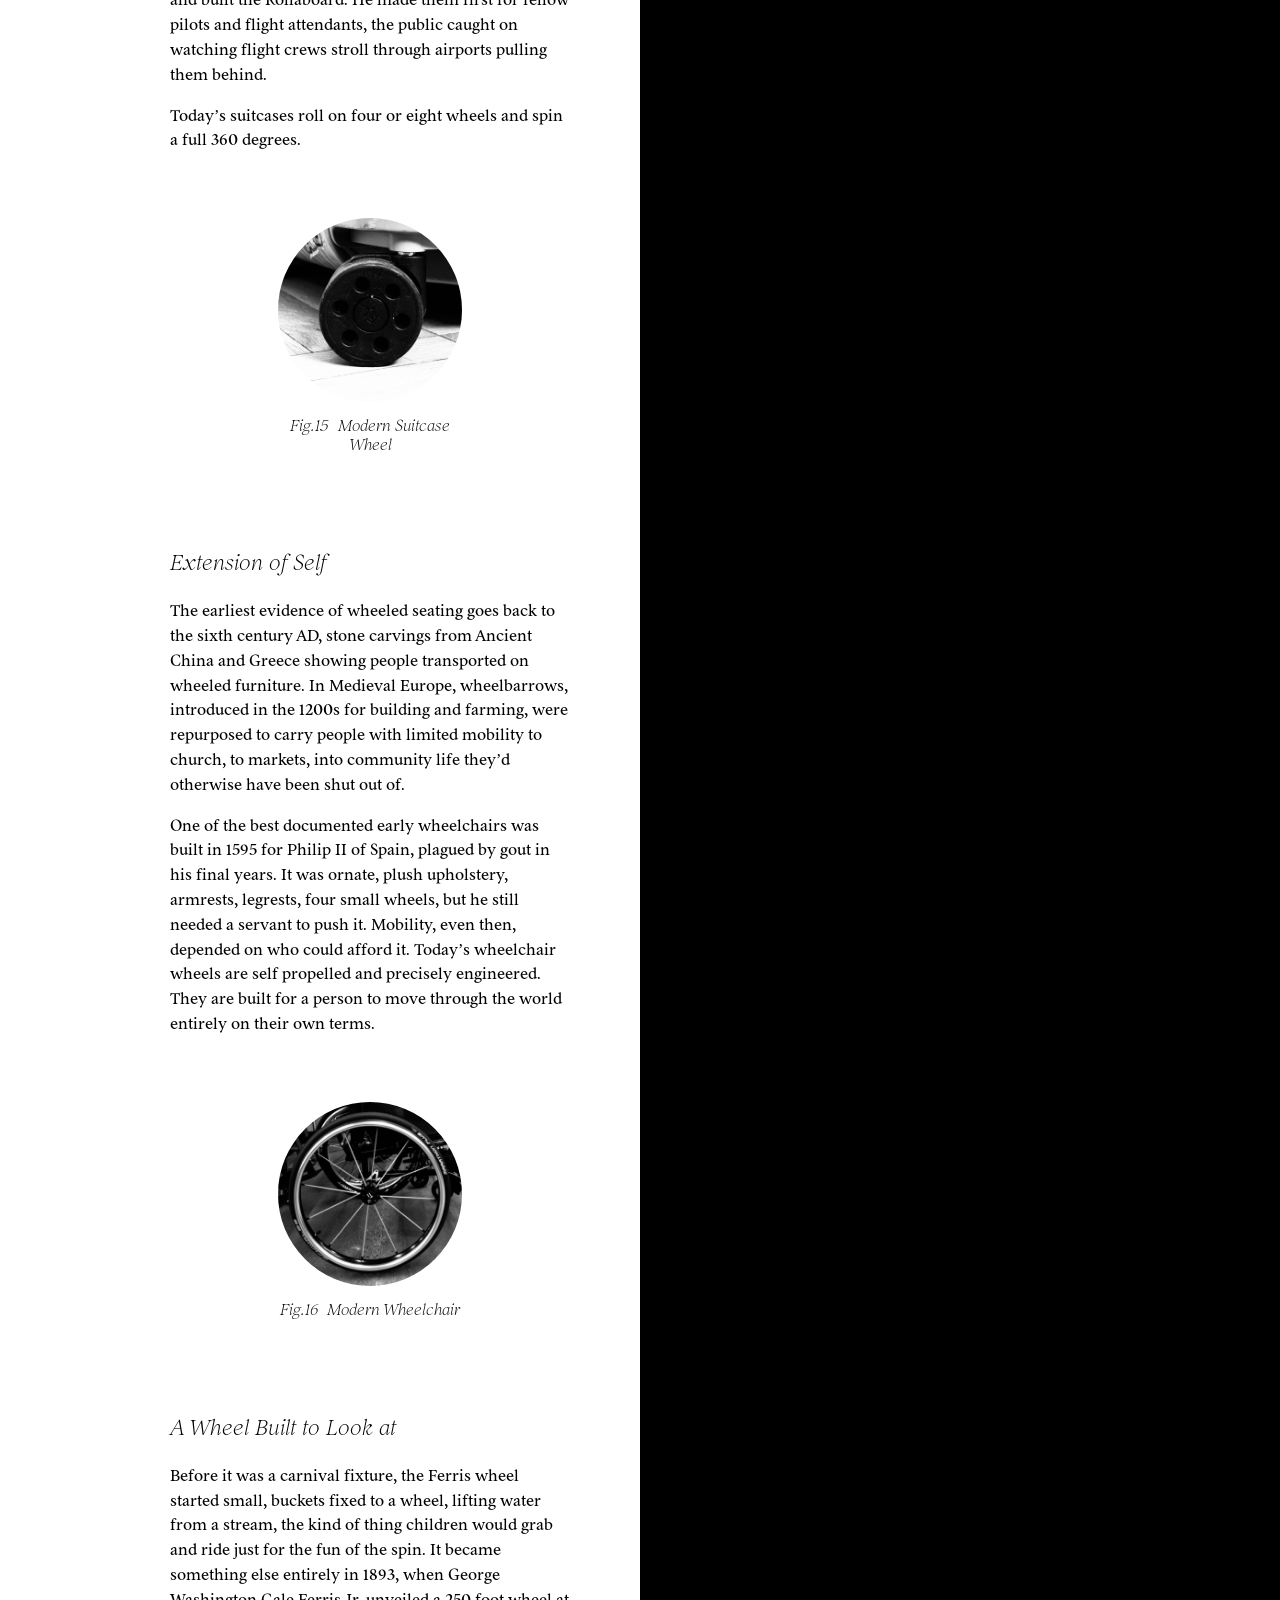
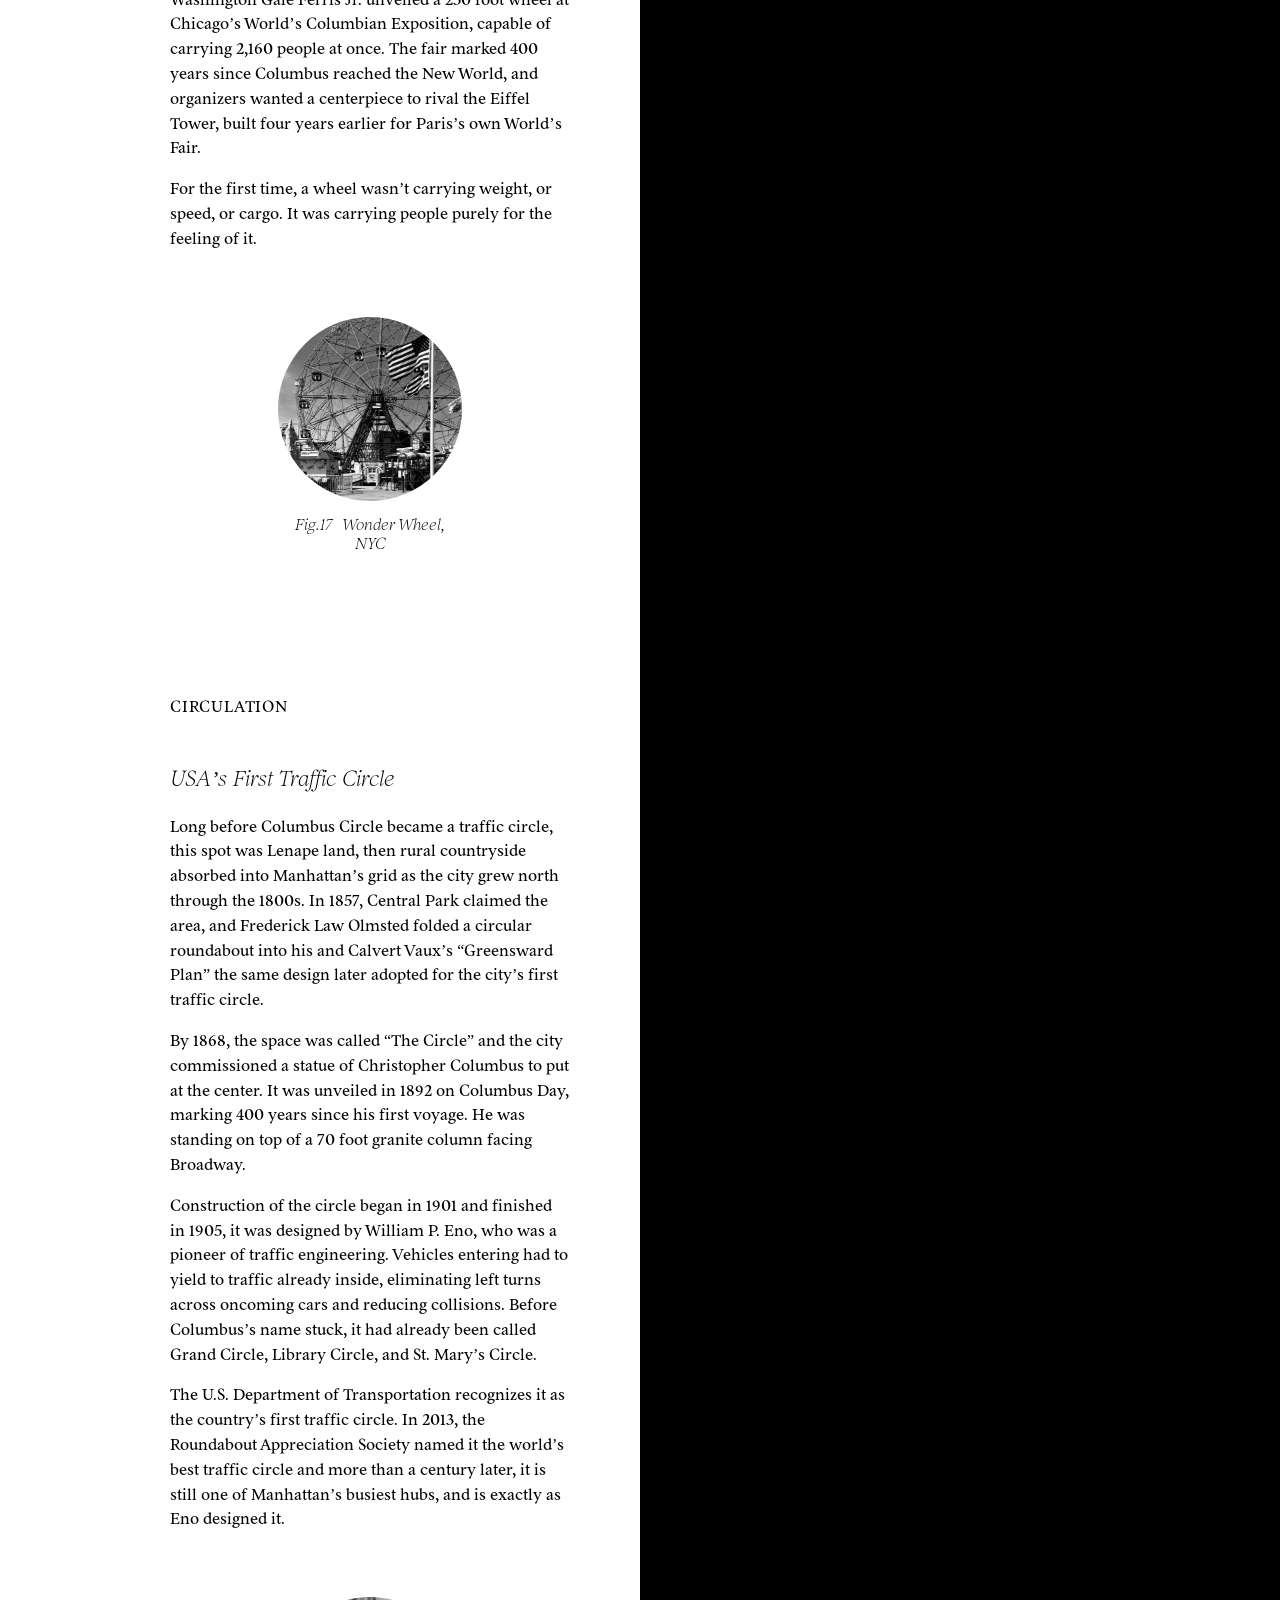
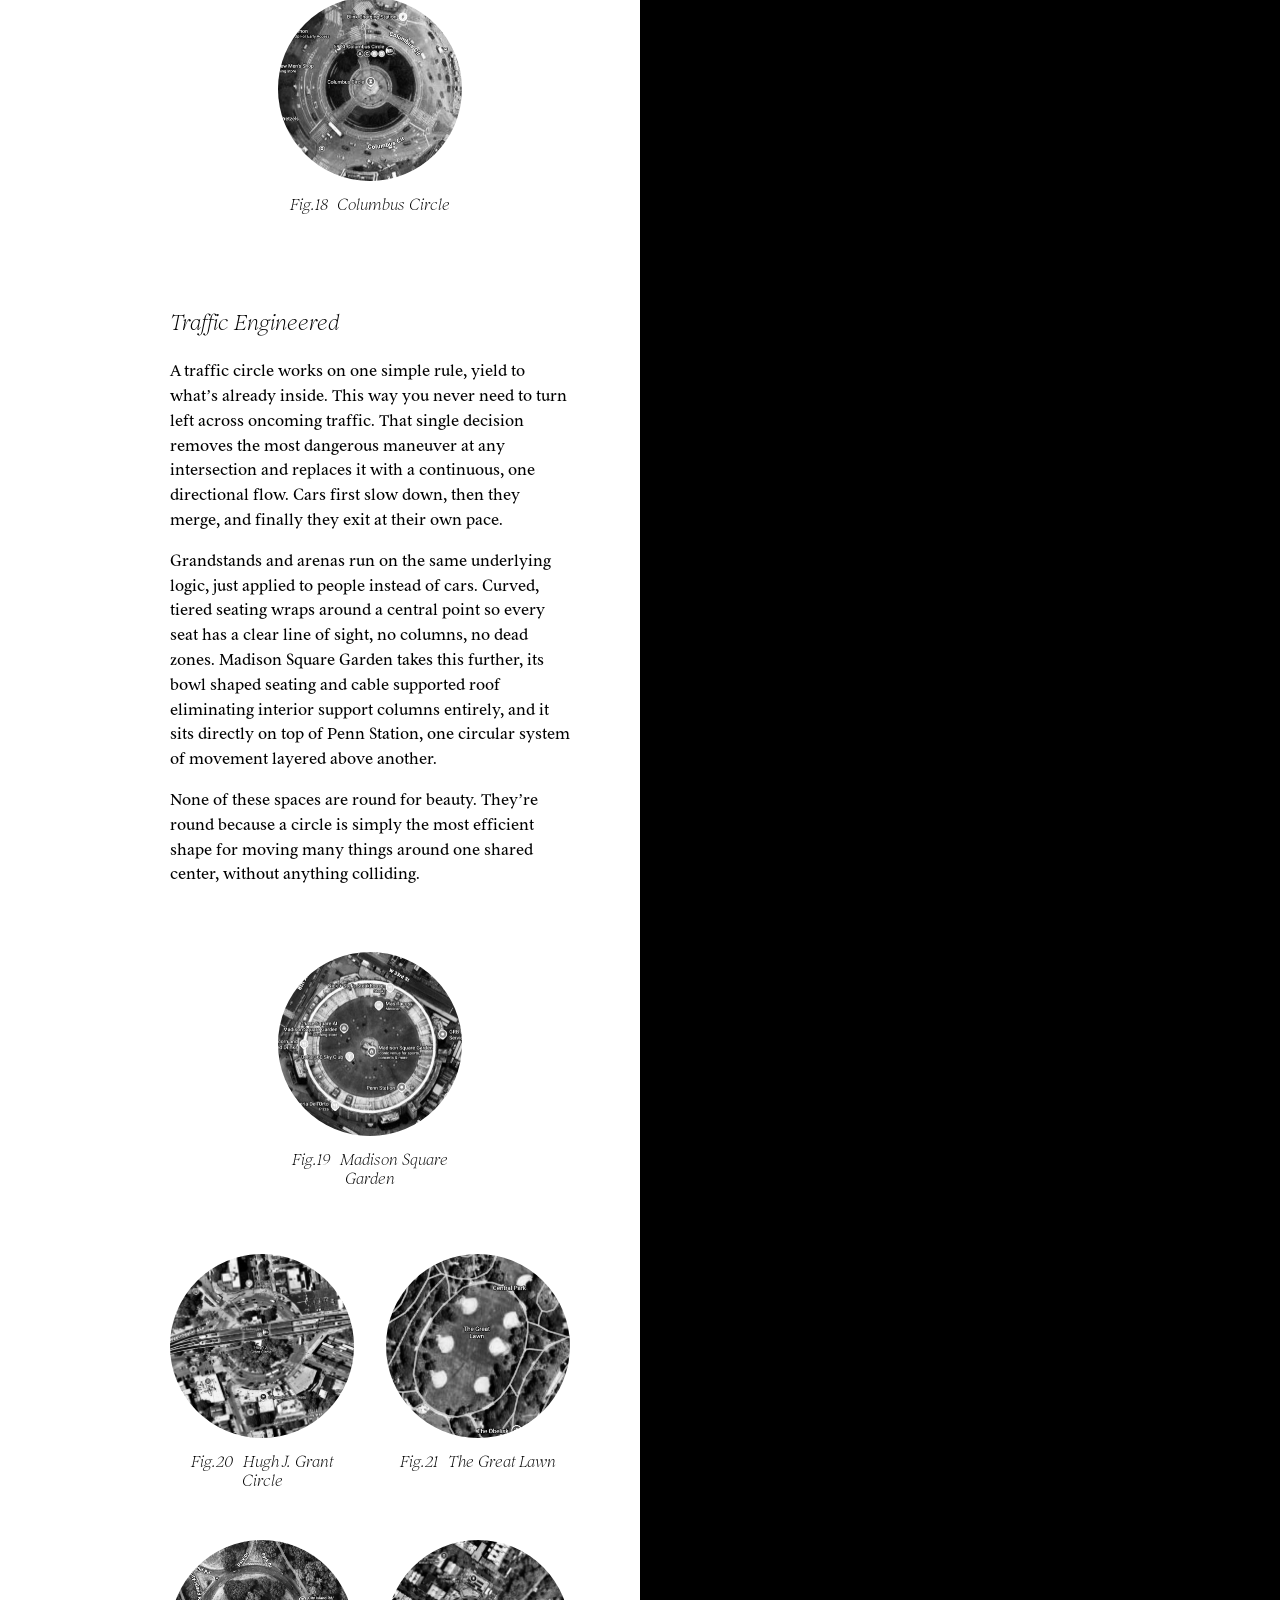
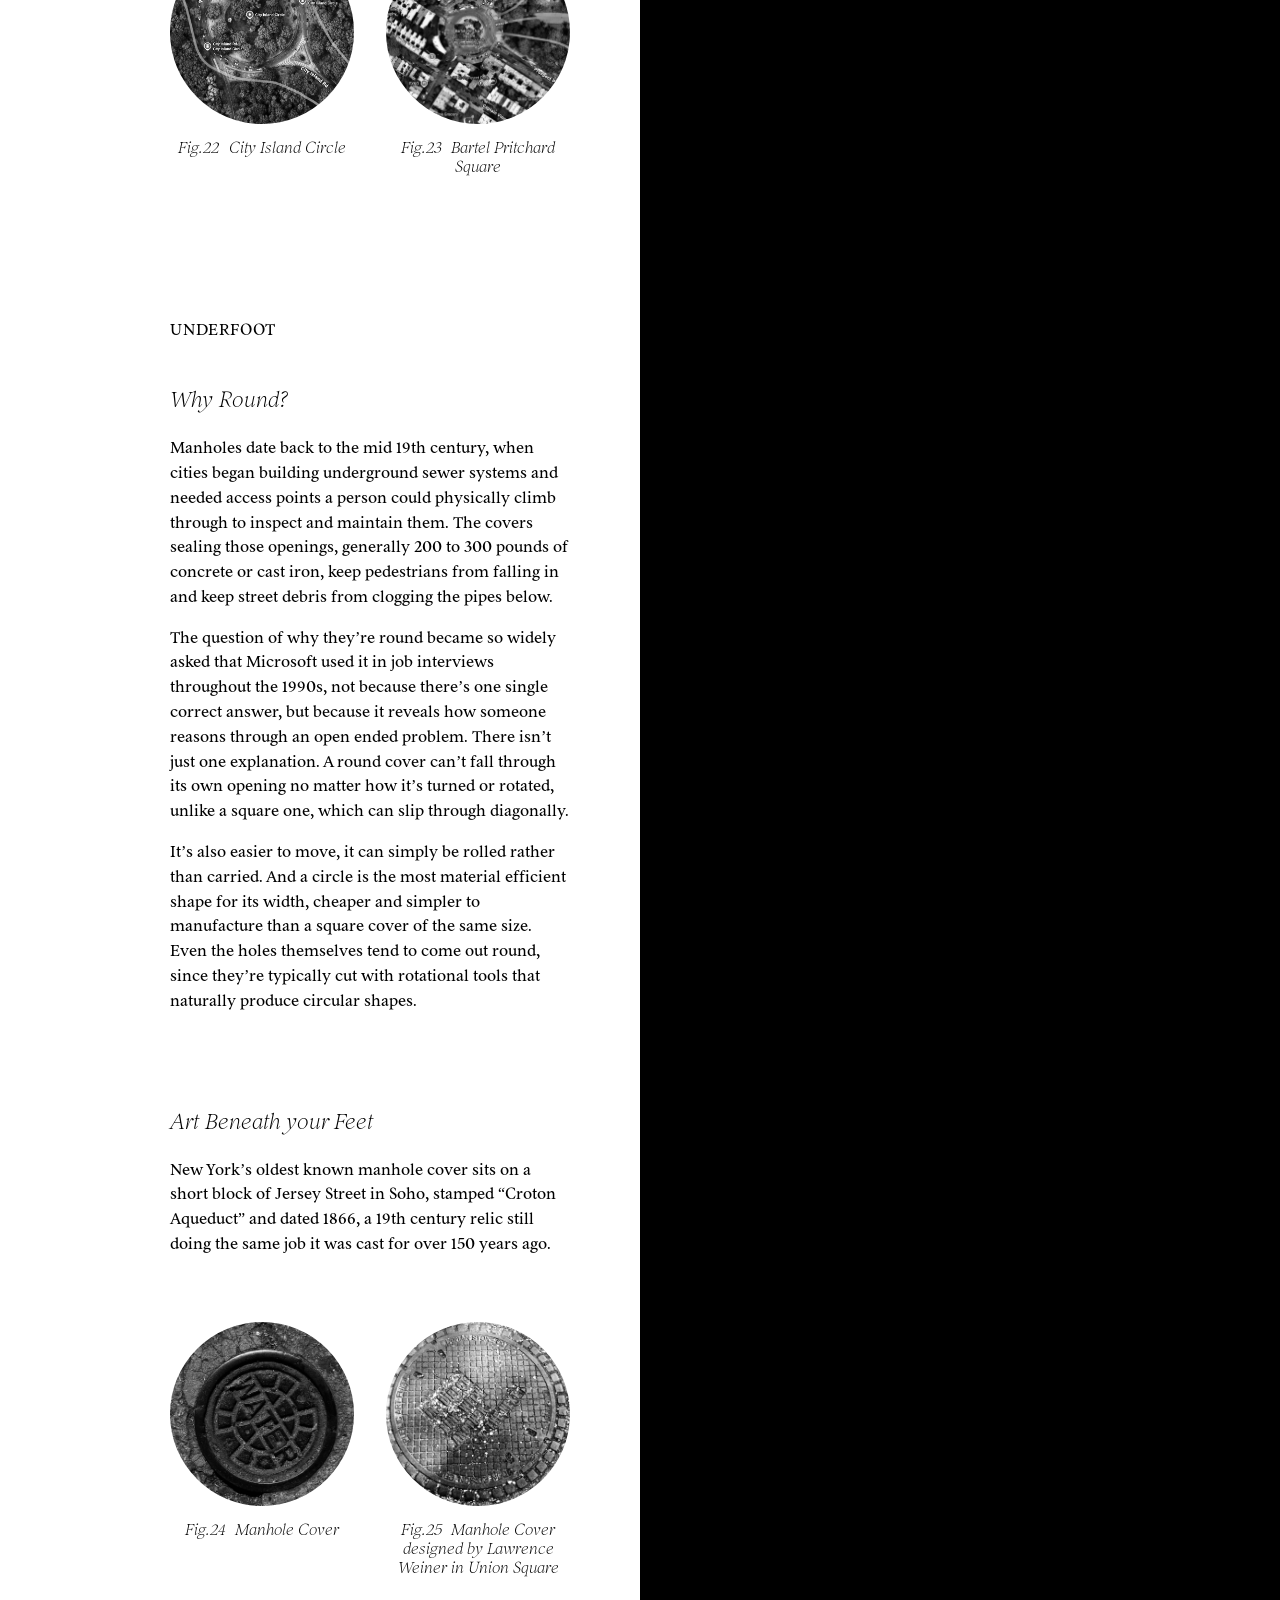
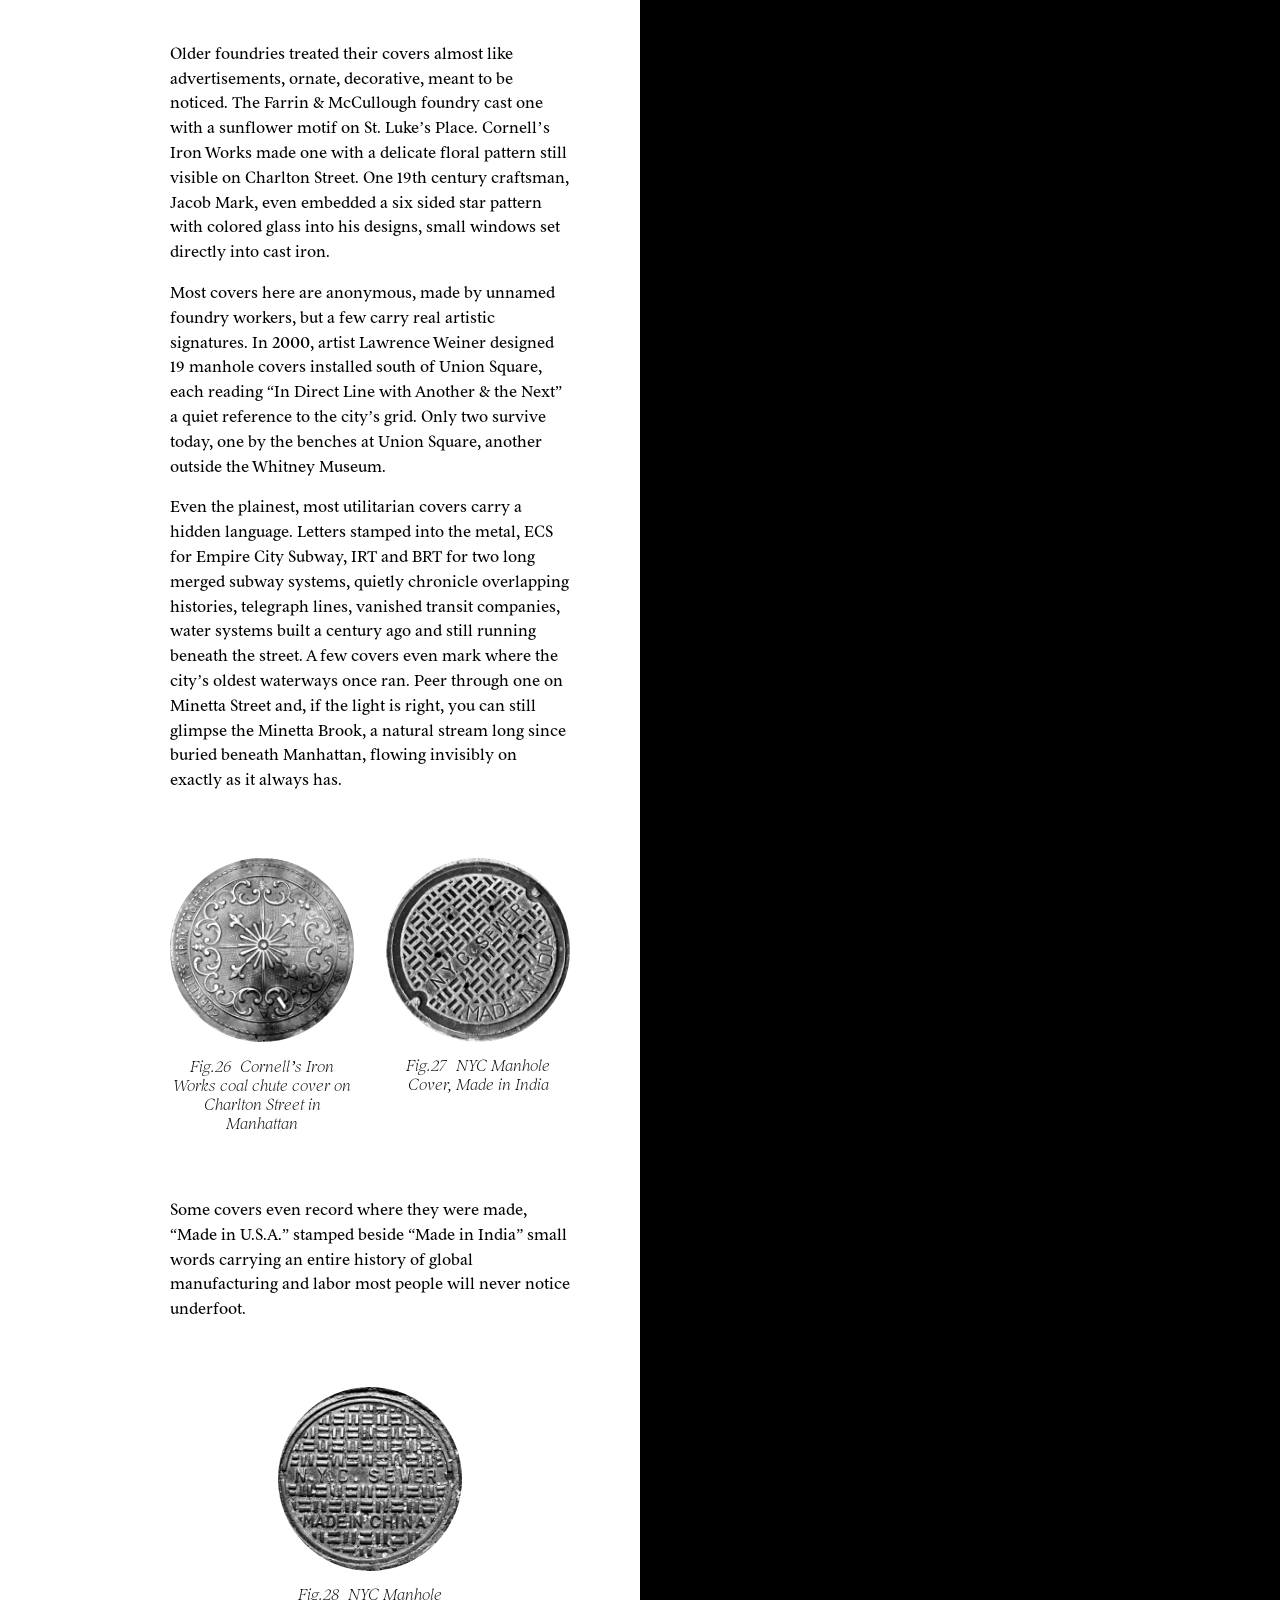
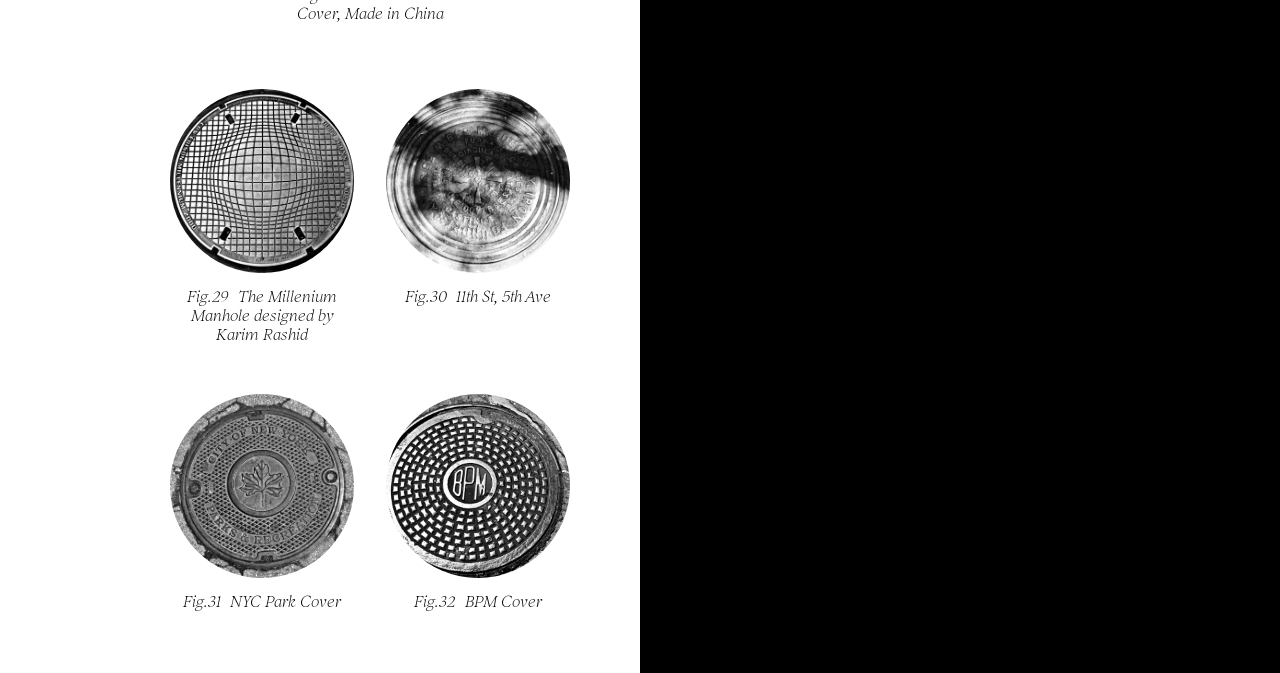
==== commit 755caf9a: "10/12" ====
--- a/readmore.html
+++ b/readmore.html
@@ -9,7 +9,7 @@
 <body>
   <main class="columns">
 
-    <!-- WHITE SIDE: reads top to bottom, scrolls up like a normal page -->
+    <!-- WHITE SIDE -->
     <section class="side functional">
       <div class="inner">
 
@@ -24,10 +24,13 @@
           <h3>The History</h3>
           <p>No wheels exist in nature. Unlike most inventions, which borrow from the natural world, the wheel has no ancestor. It’s entirely, stubbornly human. Evidence indicates it was created as a potter’s wheel around 3500 BCE in Mesopotamia, three hundred years before anyone thought to use it for a chariot. Before it carried anything, it simply spun in place, shaping clay into vessels and bowls. Movement wasn’t the idea yet. Making something was.</p>
           <p>Three centuries later, someone laid that spinning disc on its side, fixed it to an axle, and found it could carry weight.</p>
+          <figure style="--img: url(images/01.jpg)"><span class="photo"></span><figcaption><span class="num">Fig.01</span>Pottery Wheel</figcaption></figure>
           <p>By 3000 BCE, the Sumerians were using solid wooden wheels on carts, they were heavy and slow, but capable of moving loads no human back ever could alone. Around 2000 BCE, the Sintashta culture built the first spoked wheel, which was lighter and faster than anything that had been made before. By 1500 BCE, spoked chariots dominated warfare from the Near East to China. Around 1000 BCE, Celtic chariot makers added iron rims and repositioned wheels for greater stability, refinements that held for nearly three thousand years.</p>
+          <figure style="--img: url(images/02.jpg)"><span class="photo"></span><figcaption><span class="num">Fig.02</span>Wooden Wheel with Iron Rim</figcaption></figure>
           <p>It wasn’t until the 19th century that things moved again. In 1802, the first wire tension spoke was patented, eventually evolving into the thin, taut spokes still used on bicycles today. In 1845, the pneumatic tire followed, air replacing solid material inside the wheel for the first time, refined shortly after by John Dunlop. In 1885, Karl Benz’s Motorwagen, one of the world’s first automobiles, rolled on wire wheels and was wrapped in hard rubber, the same lineage of spokes and rims which stretch back to Sintashta chariots four thousand years earlier.</p>
           <p>Wheels that are made today are almost nothing like that first wooden disc, cast or forged from aluminum alloy, poured molten into a mold or pressed under enormous force, then machined down to an exact, balanced shape before a rubber tire, itself a blend of synthetic and natural rubber reinforced with steel or fabric belts, is fitted around the rim. A modern car wheel is manufactured to tolerances which are measured in fractions of a millimeter. They are spun and tested for balance before it ever touches a road. A kind of precision the Sumerians could never have imagined for a shape they first carved by just the hand.</p>
           <p>Every wheel that came after still carries the outline of that first spinning disc in Mesopotamia. It just took three hundred years to realize it could also carry us, and another four thousand to make it this exact.</p>
+          <div class="figs"><figure style="--img: url(images/03.jpg)"><span class="photo"></span><figcaption><span class="num">Fig.03</span>Modern Bicycle Wheel</figcaption></figure><figure style="--img: url(images/04.jpg)"><span class="photo"></span><figcaption><span class="num">Fig.04</span>Modern Bus Wheel</figcaption></figure><figure style="--img: url(images/05.jpg)"><span class="photo"></span><figcaption><span class="num">Fig.05</span>Modern Skating Wheel</figcaption></figure><figure style="--img: url(images/06.jpg)"><span class="photo"></span><figcaption><span class="num">Fig.06</span>Modern Cart Wheel</figcaption></figure><figure style="--img: url(images/07.jpg)"><span class="photo"></span><figcaption><span class="num">Fig.07</span>Thick Car Wheel</figcaption></figure><figure style="--img: url(images/08.jpg)"><span class="photo"></span><figcaption><span class="num">Fig.08</span>Mitsubishi Car Wheel</figcaption></figure><figure style="--img: url(images/09.jpg)"><span class="photo"></span><figcaption><span class="num">Fig.09</span>Toyota Car Wheel</figcaption></figure><figure style="--img: url(images/10.jpg)"><span class="photo"></span><figcaption><span class="num">Fig.10</span>Helo HE841 Car Wheel</figcaption></figure><figure style="--img: url(images/11.jpg)"><span class="photo"></span><figcaption><span class="num">Fig.11</span>Bicycle Wheel</figcaption></figure><figure style="--img: url(images/12.jpg)"><span class="photo"></span><figcaption><span class="num">Fig.12</span>Garbage Wheel</figcaption></figure><figure style="--img: url(images/13.jpg)"><span class="photo"></span><figcaption><span class="num">Fig.13</span>Motor Bike Wheel</figcaption></figure><figure style="--img: url(images/14.jpg)"><span class="photo"></span><figcaption><span class="num">Fig.14</span>Abandoned Cart Wheel</figcaption></figure></div>
         </article>
 
         <article>
@@ -36,18 +39,21 @@
           <p>It took until 1970 for anyone to put wheels directly onto a suitcase. That year, Bernard Sadow, an American luggage executive, dragged his own bags through customs after a family vacation, went home, and strapped four casters from a wardrobe trunk onto a suitcase. He patented it in 1972, by which point Macy’s was already advertising it all over as “the luggage that glides.”</p>
           <p>But Sadow’s version, towed flat on a leash like strap and it took almost two decades to catch on. The real breakthrough came in 1987, when pilot Robert Plath, working out of his own garage, stood the suitcase upright, added two wheels and a collapsible handle, and built the Rollaboard. He made them first for fellow pilots and flight attendants, the public caught on watching flight crews stroll through airports pulling them behind.</p>
           <p>Today’s suitcases roll on four or eight wheels and spin a full 360 degrees.</p>
+          <figure style="--img: url(images/15.jpg)"><span class="photo"></span><figcaption><span class="num">Fig.15</span>Modern Suitcase Wheel</figcaption></figure>
         </article>
 
         <article>
           <h3>Extension of Self</h3>
           <p>The earliest evidence of wheeled seating goes back to the sixth century AD, stone carvings from Ancient China and Greece showing people transported on wheeled furniture. In Medieval Europe, wheelbarrows, introduced in the 1200s for building and farming, were repurposed to carry people with limited mobility to church, to markets, into community life they’d otherwise have been shut out of.</p>
           <p>One of the best documented early wheelchairs was built in 1595 for Philip II of Spain, plagued by gout in his final years. It was ornate, plush upholstery, armrests, legrests, four small wheels, but he still needed a servant to push it. Mobility, even then, depended on who could afford it. Today’s wheelchair wheels are self propelled and precisely engineered. They are built for a person to move through the world entirely on their own terms.</p>
+          <figure style="--img: url(images/16.jpg)"><span class="photo"></span><figcaption><span class="num">Fig.16</span>Modern Wheelchair</figcaption></figure>
         </article>
 
         <article>
           <h3>A Wheel Built to Look at</h3>
           <p>Before it was a carnival fixture, the Ferris wheel started small, buckets fixed to a wheel, lifting water from a stream, the kind of thing children would grab and ride just for the fun of the spin. It became something else entirely in 1893, when George Washington Gale Ferris Jr. unveiled a 250 foot wheel at Chicago’s World’s Columbian Exposition, capable of carrying 2,160 people at once. The fair marked 400 years since Columbus reached the New World, and organizers wanted a centerpiece to rival the Eiffel Tower, built four years earlier for Paris’s own World’s Fair.</p>
           <p>For the first time, a wheel wasn’t carrying weight, or speed, or cargo. It was carrying people purely for the feeling of it.</p>
+          <figure style="--img: url(images/17.jpg); --pos: 50% 35%"><span class="photo"></span><figcaption><span class="num">Fig.17</span>Wonder Wheel, NYC</figcaption></figure>
         </article>
 
         <h2>Circulation</h2>
@@ -58,6 +64,7 @@
           <p>By 1868, the space was called “The Circle” and the city commissioned a statue of Christopher Columbus to put at the center. It was unveiled in 1892 on Columbus Day, marking 400 years since his first voyage. He was standing on top of a 70 foot granite column facing Broadway.</p>
           <p>Construction of the circle began in 1901 and finished in 1905, it was designed by William P. Eno, who was a pioneer of traffic engineering. Vehicles entering had to yield to traffic already inside, eliminating left turns across oncoming cars and reducing collisions. Before Columbus’s name stuck, it had already been called Grand Circle, Library Circle, and St. Mary’s Circle.</p>
           <p>The U.S. Department of Transportation recognizes it as the country’s first traffic circle. In 2013, the Roundabout Appreciation Society named it the world’s best traffic circle and more than a century later, it is still one of Manhattan’s busiest hubs, and is exactly as Eno designed it.</p>
+          <figure style="--img: url(images/18.jpg); --zoom: auto 160%; --pos: 42% 61%"><span class="photo"></span><figcaption><span class="num">Fig.18</span>Columbus Circle</figcaption></figure>
         </article>
 
         <article>
@@ -65,6 +72,8 @@
           <p>A traffic circle works on one simple rule, yield to what’s already inside. This way you never need to turn left across oncoming traffic. That single decision removes the most dangerous maneuver at any intersection and replaces it with a continuous, one directional flow. Cars first slow down, then they merge, and finally they exit at their own pace.</p>
           <p>Grandstands and arenas run on the same underlying logic, just applied to people instead of cars. Curved, tiered seating wraps around a central point so every seat has a clear line of sight, no columns, no dead zones. Madison Square Garden takes this further, its bowl shaped seating and cable supported roof eliminating interior support columns entirely, and it sits directly on top of Penn Station, one circular system of movement layered above another.</p>
           <p>None of these spaces are round for beauty. They’re round because a circle is simply the most efficient shape for moving many things around one shared center, without anything colliding.</p>
+          <figure style="--img: url(images/19.jpg); --zoom: auto 160%; --pos: 42% 58%"><span class="photo"></span><figcaption><span class="num">Fig.19</span>Madison Square Garden</figcaption></figure>
+          <div class="figs"><figure style="--img: url(images/20.jpg)"><span class="photo"></span><figcaption><span class="num">Fig.20</span>Hugh J. Grant Circle</figcaption></figure><figure style="--img: url(images/21.jpg)"><span class="photo"></span><figcaption><span class="num">Fig.21</span>The Great Lawn</figcaption></figure><figure style="--img: url(images/22.jpg)"><span class="photo"></span><figcaption><span class="num">Fig.22</span>City Island Circle</figcaption></figure><figure style="--img: url(images/23.jpg)"><span class="photo"></span><figcaption><span class="num">Fig.23</span>Bartel Pritchard Square</figcaption></figure></div>
         </article>
 
         <h2>Underfoot</h2>
@@ -79,55 +88,47 @@
         <article>
           <h3>Art Beneath your Feet</h3>
           <p>New York’s oldest known manhole cover sits on a short block of Jersey Street in Soho, stamped “Croton Aqueduct” and dated 1866, a 19th century relic still doing the same job it was cast for over 150 years ago.</p>
+          <div class="figs"><figure style="--img: url(images/24.jpg)"><span class="photo"></span><figcaption><span class="num">Fig.24</span>Manhole Cover</figcaption></figure><figure style="--img: url(images/25.jpg)"><span class="photo"></span><figcaption><span class="num">Fig.25</span>Manhole Cover designed by Lawrence Weiner in Union Square</figcaption></figure></div>
           <p>Older foundries treated their covers almost like advertisements, ornate, decorative, meant to be noticed. The Farrin &amp; McCullough foundry cast one with a sunflower motif on St. Luke’s Place. Cornell’s Iron Works made one with a delicate floral pattern still visible on Charlton Street. One 19th century craftsman, Jacob Mark, even embedded a six sided star pattern with colored glass into his designs, small windows set directly into cast iron.</p>
           <p>Most covers here are anonymous, made by unnamed foundry workers, but a few carry real artistic signatures. In 2000, artist Lawrence Weiner designed 19 manhole covers installed south of Union Square, each reading “In Direct Line with Another &amp; the Next” a quiet reference to the city’s grid. Only two survive today, one by the benches at Union Square, another outside the Whitney Museum.</p>
           <p>Even the plainest, most utilitarian covers carry a hidden language. Letters stamped into the metal, ECS for Empire City Subway, IRT and BRT for two long merged subway systems, quietly chronicle overlapping histories, telegraph lines, vanished transit companies, water systems built a century ago and still running beneath the street. A few covers even mark where the city’s oldest waterways once ran. Peer through one on Minetta Street and, if the light is right, you can still glimpse the Minetta Brook, a natural stream long since buried beneath Manhattan, flowing invisibly on exactly as it always has.</p>
+          <div class="figs"><figure style="--img: url(images/26.jpg)"><span class="photo"></span><figcaption><span class="num">Fig.26</span>Cornell’s Iron Works coal chute cover on Charlton Street in Manhattan</figcaption></figure><figure style="--img: url(images/27.jpg)"><span class="photo"></span><figcaption><span class="num">Fig.27</span>NYC Manhole Cover, Made in India</figcaption></figure></div>
           <p>Some covers even record where they were made, “Made in U.S.A.” stamped beside “Made in India” small words carrying an entire history of global manufacturing and labor most people will never notice underfoot.</p>
+          <figure style="--img: url(images/28.jpg)"><span class="photo"></span><figcaption><span class="num">Fig.28</span>NYC Manhole Cover, Made in China</figcaption></figure>
+          <div class="figs"><figure style="--img: url(images/29.jpg)"><span class="photo"></span><figcaption><span class="num">Fig.29</span>The Millenium Manhole designed by Karim Rashid</figcaption></figure><figure style="--img: url(images/30.jpg)"><span class="photo"></span><figcaption><span class="num">Fig.30</span>11th St, 5th Ave</figcaption></figure><figure style="--img: url(images/31.jpg)"><span class="photo"></span><figcaption><span class="num">Fig.31</span>NYC Park Cover</figcaption></figure><figure style="--img: url(images/32.jpg)"><span class="photo"></span><figcaption><span class="num">Fig.32</span>BPM Cover</figcaption></figure></div>
         </article>
 
       </div>
     </section>
 
-    <!--
-      BLACK SIDE: moves the opposite way (down as you scroll), so it's written bottom to top here.
-      The last thing in this list (the SYMBOLIC title) is what you see first.
-    -->
+    <!-- BLACK SIDE: same order as the white side -->
     <section class="side symbolic">
       <div class="inner">
 
-        <article>
-          <h3>Many, Made One</h3>
-          <p>A circle doesn’t have a front or a back, no head of the table, no best seat. Everyone standing around one is equally close to the center, which is what makes it the natural shape for gathering, no hierarchy built into the geometry itself, no one positioned above anyone else.</p>
-          <p>The Guggenheim pulls that idea into motion, a spiral instead of a closed loop, but the same logic holds. Visitors circle a single open center as they move upward through the building, the artwork on the walls changing, the core they’re orbiting never does. It’s a gathering that unfolds over time rather than all at once, still built around the same basic idea, which is many people moving around one shared middle.</p>
-          <p>The Unisphere does something similar at a much larger scale, gathering an idea instead of a crowd. A single sphere meant to represent the entire world at once, every country, every ocean folded into one continuous surface, with no single point on it more important than another.</p>
-          <p>Neither shape is round because it needed to be, structurally or otherwise. Both are round because a circle is simply what it looks like when many things, people, countries, ideas, are trying to become one single thing.</p>
-        </article>
-
-        <h2>Gathering</h2>
-
-        <article>
-          <h3>Wheel of Fortune</h3>
-          <p>Long before Pat Sajak ever spun a wheel on television, Fortune already had one of her own. The Wheel of Fortune, or Rota Fortunae, comes from ancient Greek and Roman mythology, the goddess Fortuna spinning her wheel to decide who rises and who falls, with no warning and no logic to it. Both the Roman scholar Cicero and the Greek poet Pindar wrote about her wheel. Centuries later, Chaucer used it in The Canterbury Tales to describe the downfall of once great historical figures, and Shakespeare leaned on it too, in King Lear, a disguised Earl of Kent cries out, “Fortune, good night, smile once more; turn thy wheel!”</p>
-          <p>So it’s a little fitting that when spin the bottle first was released and got a name in print, in 1927, it wasn’t called a kissing game at all. It was called “Bottle of Fortune.” There was no goddess required, just a glass bottle on a floor and whoever it happened to land on, the same old idea in miniature, chance deciding something you had absolutely no control over. It is such a large part of our culture now, but it has essentially existed forever.</p>
-        </article>
-
-        <article>
-          <h3>Astrological Circle</h3>
-          <p>The zodiac is a circle because the sky itself moves in one. As Earth orbits the sun, the sun appears to trace a continuous loop against the background stars over a year, a path ancient astronomers called the ecliptic. It has no natural beginning or end. Babylonian astronomers, around 700 BCE, divided that loop into twelve equal separate sections, each one named for the twelve constellations that the sun seemed to pass through. Hence, giving us the word zodiac, from the Greek zoidiakos kyklos, literally translating to “circle of animals.” Dividing the year into twelve wasn’t inventing a shape so much as tracing one that was already there.</p>
-        </article>
-
-        <article>
-          <h3>Evil Eye</h3>
-          <p>According to Dr. Nese Yildiran, an art history professor at a University in Istanbul, the earliest known eye amulets date back to 3300 BCE, unearthed at Tell Brak, one of the oldest cities in Mesopotamia, in what’s now modern day Syria, abstract alabaster figures carved with wide, incised eyes staring outward. The recognizable cobalt blue glass version most people know today didn’t appear until much later, around 1500 BCE, when it began spreading across the Mediterranean.</p>
-        </article>
-
-        <h2>Fate and Cycles</h2>
-
-        <article>
-          <h3>Wishing</h3>
-          <p>Bethesda Fountain sits at the heart of Central Park, its bronze angel rising above a basin where people have tossed coins for generations, making a wish they probably couldn’t fully explain. The angel’s name, Angel of the Waters, and a story most people walking past will probably never learn.</p>
-          <p>The fountain takes its name from a passage in the Gospel of John, describing a pool in Jerusalem where an angel periodically stirred the water, and whoever stepped in first after the stirring would be healed. New York’s fountain wasn’t built to recreate that miracle, though. It was built to celebrate one that had already happened, commemorating the Croton Aqueduct finally bringing clean water to a city devastated by cholera. The angel wasn’t stirring water to heal anyone anymore. She stood over water that had already stopped making people sick.</p>
-          <p>None of that history is visible in the coin someone tosses over the railing today. They’re just making a wish, the same instinct that’s followed circles of water for thousands of years, coins in, hope out, no guarantee it works, just the simple need to ask for something and let it go.</p>
+        <header class="side-title">
+          <h1>Symbolic</h1>
+          <p>Circles chosen deliberately for what they mean, shapes built to hold belief, chance, or connection, across reverence, fate, and gathering.</p>
+        </header>
+
+        <h2>Reverence</h2>
+
+        <article>
+          <h3>IHS Roundel</h3>
+          <p>Long before it appeared on this brick wall, this symbol began as a secret. Early Christians facing persecution used an earlier version, the chi-rho, to identify one another quietly, tracing it into catacomb walls as far back as the 150s AD. Everything changed in 312 AD, when the Roman emperor Constantine reportedly saw the symbol in a vision before battle, accompanied by the words “in this sign, conquer.” He won, and within months, Christianity went from persecuted faith to legal religion across the empire.</p>
+          <p>The version carved here, IHS, comes from a later evolution, the first three letters of “Jesus” in Greek, later reinterpreted in Latin as Iesus Hominum Salvator, “Jesus, Savior of Mankind.” It spread widely through the Jesuits, who adopted it as their emblem, carrying it into churches like this one, centuries and continents removed from a Roman battlefield.</p>
+          <blockquote>“In this sign, conquer.”</blockquote>
+          <p>What’s carved into this roundel isn’t decoration. It’s a name held inside a frame, a circle drawn specifically to mark this one small piece of wall as sacred.</p>
+          <div class="figs"><figure style="--img: url(images/33.jpg)"><span class="photo"></span><figcaption><span class="num">Fig.33</span>IHS Roundel on Church</figcaption></figure><figure style="--img: url(images/34.jpg)"><span class="photo"></span><figcaption><span class="num">Fig.34</span>JHS Roundel in a Church</figcaption></figure></div>
+        </article>
+
+        <article>
+          <h3>Enso</h3>
+          <p>In Zen Buddhist practice, the circle, or enso, is painted in a single unbroken brushstroke, in one continuous motion, without the brush ever lifting or correcting itself. It’s often left slightly open, imperfect, unclosed, and that gap isn’t a mistake, it’s part of the meaning.</p>
+          <p>The enso represents the universe, emptiness, and enlightenment all at once, but it’s less a symbol to decode than a direct trace of the artist’s state of mind in that exact moment, unplanned, unrepeatable.</p>
+          <p>Zen practitioners often paint hundreds of ensos over a lifetime, sometimes they paint daily, as a kind of meditative practice rather than an artistic one. No two are ever quite the same, and no enso is considered more “correct” or “better” than another.</p>
+          <blockquote>“In the beginner’s mind there are many possibilities, but in the expert’s mind there are few.” <cite>Shunryu Suzuki</cite></blockquote>
+          <p>Each enso is painted, in a sense, by a beginner, one continuous, unrepeatable attempt, with no chance to go back and fix it.</p>
+          <figure style="--img: url(images/35.jpg)"><span class="photo"></span><figcaption><span class="num">Fig.35</span>Enso Painting, NYC</figcaption></figure>
         </article>
 
         <article>
@@ -141,32 +142,51 @@
           <p>That window is still there today, above the same entrance on Rivington Street, same circle, same steel, but carrying two completely different meanings depending on which decade you happen to be standing in. First it marked a place of prayer, something a whole community gathered beneath to face something larger than themselves.</p>
           <p>Then, decades later, a stranger who was wandering in out of the rain looking for nothing more than an escape from the weather, saw a ruin instead of a temple, and turned it into something about sight instead, an opening built to let light through and hold a single image still.</p>
           <p>The star hasn’t really disappeared, not technically. It’s just folded into the shape of the lens now, hiding in plain sight, waiting for anyone who knows enough to actually look for it.</p>
-        </article>
-
-        <article>
-          <h3>Enso</h3>
-          <p>In Zen Buddhist practice, the circle, or enso, is painted in a single unbroken brushstroke, in one continuous motion, without the brush ever lifting or correcting itself. It’s often left slightly open, imperfect, unclosed, and that gap isn’t a mistake, it’s part of the meaning.</p>
-          <p>The enso represents the universe, emptiness, and enlightenment all at once, but it’s less a symbol to decode than a direct trace of the artist’s state of mind in that exact moment, unplanned, unrepeatable.</p>
-          <p>Zen practitioners often paint hundreds of ensos over a lifetime, sometimes they paint daily, as a kind of meditative practice rather than an artistic one. No two are ever quite the same, and no enso is considered more “correct” or “better” than another.</p>
-          <blockquote>“In the beginner’s mind there are many possibilities, but in the expert’s mind there are few.” <cite>Shunryu Suzuki</cite></blockquote>
-          <p>Each enso is painted, in a sense, by a beginner, one continuous, unrepeatable attempt, with no chance to go back and fix it.</p>
-        </article>
-
-        <article>
-          <h3>IHS Roundel</h3>
-          <p>Long before it appeared on this brick wall, this symbol began as a secret. Early Christians facing persecution used an earlier version, the chi-rho, to identify one another quietly, tracing it into catacomb walls as far back as the 150s AD. Everything changed in 312 AD, when the Roman emperor Constantine reportedly saw the symbol in a vision before battle, accompanied by the words “in this sign, conquer.” He won, and within months, Christianity went from persecuted faith to legal religion across the empire.</p>
-          <p>The version carved here, IHS, comes from a later evolution, the first three letters of “Jesus” in Greek, later reinterpreted in Latin as Iesus Hominum Salvator, “Jesus, Savior of Mankind.” It spread widely through the Jesuits, who adopted it as their emblem, carrying it into churches like this one, centuries and continents removed from a Roman battlefield.</p>
-          <blockquote>“In this sign, conquer.”</blockquote>
-          <p>What’s carved into this roundel isn’t decoration. It’s a name held inside a frame, a circle drawn specifically to mark this one small piece of wall as sacred.</p>
-        </article>
-
-        <h2>Reverence</h2>
-
-        <header class="side-title">
-          <h1>Symbolic</h1>
-          <p>Circles chosen deliberately for what they mean, shapes built to hold belief, chance, or connection, across reverence, fate, and gathering.</p>
-        </header>
-
+          <figure style="--img: url(images/36.jpg)"><span class="photo"></span><figcaption><span class="num">Fig.36</span>58 Rivington Street</figcaption></figure>
+          <div class="figs"><figure style="--img: url(images/37.jpg)"><span class="photo"></span><figcaption><span class="num">Fig.37</span>Rose Window</figcaption></figure><figure style="--img: url(images/38.jpg)"><span class="photo"></span><figcaption><span class="num">Fig.38</span>Rosette Window</figcaption></figure></div>
+          <div class="figs"><figure style="--img: url(images/39.jpg); --zoom: auto 240%; --pos: 50% 22%"><span class="photo"></span><figcaption><span class="num">Fig.39</span>Stained Glass</figcaption></figure><figure style="--img: url(images/40.jpg)"><span class="photo"></span><figcaption><span class="num">Fig.40</span>Stained Glass</figcaption></figure></div>
+        </article>
+
+        <article>
+          <h3>Wishing</h3>
+          <p>Bethesda Fountain sits at the heart of Central Park, its bronze angel rising above a basin where people have tossed coins for generations, making a wish they probably couldn’t fully explain. The angel’s name, Angel of the Waters, and a story most people walking past will probably never learn.</p>
+          <p>The fountain takes its name from a passage in the Gospel of John, describing a pool in Jerusalem where an angel periodically stirred the water, and whoever stepped in first after the stirring would be healed. New York’s fountain wasn’t built to recreate that miracle, though. It was built to celebrate one that had already happened, commemorating the Croton Aqueduct finally bringing clean water to a city devastated by cholera. The angel wasn’t stirring water to heal anyone anymore. She stood over water that had already stopped making people sick.</p>
+          <p>None of that history is visible in the coin someone tosses over the railing today. They’re just making a wish, the same instinct that’s followed circles of water for thousands of years, coins in, hope out, no guarantee it works, just the simple need to ask for something and let it go.</p>
+          <figure style="--img: url(images/41.jpg); --zoom: auto 170%; --pos: 50% 61%"><span class="photo"></span><figcaption><span class="num">Fig.41</span>Bethesda Fountain</figcaption></figure>
+        </article>
+
+        <h2>Fate and Cycles</h2>
+
+        <article>
+          <h3>Evil Eye</h3>
+          <p>According to Dr. Nese Yildiran, an art history professor at a University in Istanbul, the earliest known eye amulets date back to 3300 BCE, unearthed at Tell Brak, one of the oldest cities in Mesopotamia, in what’s now modern day Syria, abstract alabaster figures carved with wide, incised eyes staring outward. The recognizable cobalt blue glass version most people know today didn’t appear until much later, around 1500 BCE, when it began spreading across the Mediterranean.</p>
+        </article>
+
+        <article>
+          <h3>Astrological Circle</h3>
+          <p>The zodiac is a circle because the sky itself moves in one. As Earth orbits the sun, the sun appears to trace a continuous loop against the background stars over a year, a path ancient astronomers called the ecliptic. It has no natural beginning or end. Babylonian astronomers, around 700 BCE, divided that loop into twelve equal separate sections, each one named for the twelve constellations that the sun seemed to pass through. Hence, giving us the word zodiac, from the Greek zoidiakos kyklos, literally translating to “circle of animals.” Dividing the year into twelve wasn’t inventing a shape so much as tracing one that was already there.</p>
+          <div class="figs"><figure style="--img: url(images/42.jpg)"><span class="photo"></span><figcaption><span class="num">Fig.42</span>Evil Eye</figcaption></figure><figure style="--img: url(images/43.jpg)"><span class="photo"></span><figcaption><span class="num">Fig.43</span>Astrological Circle</figcaption></figure></div>
+        </article>
+
+        <article>
+          <h3>Wheel of Fortune</h3>
+          <p>Long before Pat Sajak ever spun a wheel on television, Fortune already had one of her own. The Wheel of Fortune, or Rota Fortunae, comes from ancient Greek and Roman mythology, the goddess Fortuna spinning her wheel to decide who rises and who falls, with no warning and no logic to it. Both the Roman scholar Cicero and the Greek poet Pindar wrote about her wheel. Centuries later, Chaucer used it in The Canterbury Tales to describe the downfall of once great historical figures, and Shakespeare leaned on it too, in King Lear, a disguised Earl of Kent cries out, “Fortune, good night, smile once more; turn thy wheel!”</p>
+          <p>So it’s a little fitting that when spin the bottle first was released and got a name in print, in 1927, it wasn’t called a kissing game at all. It was called “Bottle of Fortune.” There was no goddess required, just a glass bottle on a floor and whoever it happened to land on, the same old idea in miniature, chance deciding something you had absolutely no control over. It is such a large part of our culture now, but it has essentially existed forever.</p>
+          <figure style="--img: url(images/44.jpg); --zoom: 115%; --pos: 75% 50%"><span class="photo"></span><figcaption><span class="num">Fig.44</span>Spin the Bottle!</figcaption></figure>
+          <div class="figs"><figure style="--img: url(images/45.jpg); --zoom: 130% auto; --pos: 35% 59%"><span class="photo"></span><figcaption><span class="num">Fig.45</span>Joe and The Juice Pop up</figcaption></figure><figure style="--img: url(images/46.jpg); --zoom: 115% auto; --pos: 40% 58%"><span class="photo"></span><figcaption><span class="num">Fig.46</span>Coney Island, NYC</figcaption></figure></div>
+        </article>
+
+        <h2>Gathering</h2>
+
+        <article>
+          <h3>Many, Made One</h3>
+          <p>A circle doesn’t have a front or a back, no head of the table, no best seat. Everyone standing around one is equally close to the center, which is what makes it the natural shape for gathering, no hierarchy built into the geometry itself, no one positioned above anyone else.</p>
+          <p>The Guggenheim pulls that idea into motion, a spiral instead of a closed loop, but the same logic holds. Visitors circle a single open center as they move upward through the building, the artwork on the walls changing, the core they’re orbiting never does. It’s a gathering that unfolds over time rather than all at once, still built around the same basic idea, which is many people moving around one shared middle.</p>
+          <p>The Unisphere does something similar at a much larger scale, gathering an idea instead of a crowd. A single sphere meant to represent the entire world at once, every country, every ocean folded into one continuous surface, with no single point on it more important than another.</p>
+          <p>Neither shape is round because it needed to be, structurally or otherwise. Both are round because a circle is simply what it looks like when many things, people, countries, ideas, are trying to become one single thing.</p>
+          <div class="figs"><figure style="--img: url(images/47.jpg); --zoom: auto 140%; --pos: 45% 47%"><span class="photo"></span><figcaption><span class="num">Fig.47</span>The Unisphere</figcaption></figure><figure style="--img: url(images/48.jpg); --zoom: auto 150%; --pos: 50% 66%"><span class="photo"></span><figcaption><span class="num">Fig.48</span>The Guggenheim</figcaption></figure></div>
+          <div class="figs"><figure style="--img: url(images/49.jpg); --zoom: auto 120%; --pos: 25% 36%"><span class="photo"></span><figcaption><span class="num">Fig.49</span>Washington Sq Park</figcaption></figure><figure style="--img: url(images/50.jpg); --zoom: 180% auto; --pos: 54% 52%"><span class="photo"></span><figcaption><span class="num">Fig.50</span>Josie Robertson Plaza</figcaption></figure></div>
+        </article>
       </div>
     </section>
 
--- a/readmore.css
+++ b/readmore.css
@@ -43,6 +43,7 @@
 :root {
   --pad: 20px;              /* same edge spacing as the image index page */
   --faded-opacity: 0.4;
+  --edge: 60px;             /* space above and below the text on both sides */
 }
 
 * {
@@ -75,17 +76,23 @@
 
 /* room on the outer edge for the nav labels, which sit in the middle of each side */
 .side {
-  padding: 22vh 70px 22vh 170px;
+  padding: var(--edge) 70px var(--edge) 170px;
 }
 
 .symbolic {
-  padding: 22vh 170px 22vh 70px;
+  padding: var(--edge) 170px var(--edge) 70px;
   color: #fff;
 }
 
 .inner {
   max-width: 440px;
   margin: 0 auto;
+}
+
+/* no extra gap after the last thing on each side */
+.inner > :last-child,
+.inner > :last-child > :last-child {
+  margin-bottom: 0;
 }
 
 /* ---------- text ---------- */
@@ -141,10 +148,52 @@
   font-style: normal;
 }
 
-/* ---------- opposite scroll ----------
-   The page scrolls the white side normally. The black side stays pinned to the screen
-   and its text slides the other way, driven by the page's scroll position (CSS only).
-   It starts showing its bottom (the SYMBOLIC title) and ends showing its top. */
+/* ---------- photos ----------
+   Round photos with the caption underneath, like the book.
+   Each one uses the same --img / --zoom / --pos as its circle on the image index page. */
+
+figure {
+  width: calc(50% - 1em);   /* every photo the same size: half the column, like the pairs */
+  margin: 4em auto;
+  text-align: center;
+}
+
+figure .photo {
+  display: block;
+  aspect-ratio: 1 / 1;
+  border-radius: 50%;
+  background: var(--img) var(--pos, center) / var(--zoom, cover) #000;
+  filter: grayscale(1);
+}
+
+figcaption {
+  margin-top: 1em;
+  font-size: 16px;
+  font-style: italic;
+  font-weight: 300;
+}
+
+figcaption .num {
+  margin-right: 0.6em;
+}
+
+/* two photos side by side (the book's image spreads) */
+.figs {
+  display: grid;
+  grid-template-columns: 1fr 1fr;
+  gap: 3em 2em;
+  margin: 4em 0;
+}
+
+.figs figure {
+  width: 100%;
+  margin: 0;
+}
+
+/* ---------- scrolling ----------
+   Both sides are laid out top to bottom. The white side scrolls up like a normal page;
+   the black side is pinned and moves the opposite way (down), driven by the page scroll (CSS only).
+   So the black side starts at its end and reaches SYMBOLIC at the bottom of the page. */
 
 @supports (animation-timeline: scroll()) {
   .symbolic {
@@ -157,23 +206,14 @@
   }
 
   .symbolic .inner {
-    padding: 22vh 0;
-    animation: opposite-scroll linear both;
+    padding: var(--edge) 0;
+    animation: side-scroll linear both;
     animation-timeline: scroll(root);
   }
 
-  @keyframes opposite-scroll {
+  @keyframes side-scroll {
     from { transform: translateY(calc(-100% + 100vh)); }
     to   { transform: translateY(0); }
-  }
-}
-
-/* browsers without scroll-linked animation (e.g. Firefox): both sides scroll normally,
-   so flip the black side back into reading order */
-@supports not (animation-timeline: scroll()) {
-  .symbolic .inner {
-    display: flex;
-    flex-direction: column-reverse;
   }
 }
 
@@ -237,10 +277,7 @@
     background: #000;
   }
 
-  /* the black side is written bottom-to-top, so flip it back for normal reading */
   .symbolic .inner {
-    display: flex;
-    flex-direction: column-reverse;
     animation: none;
     transform: none;
     padding: 0;
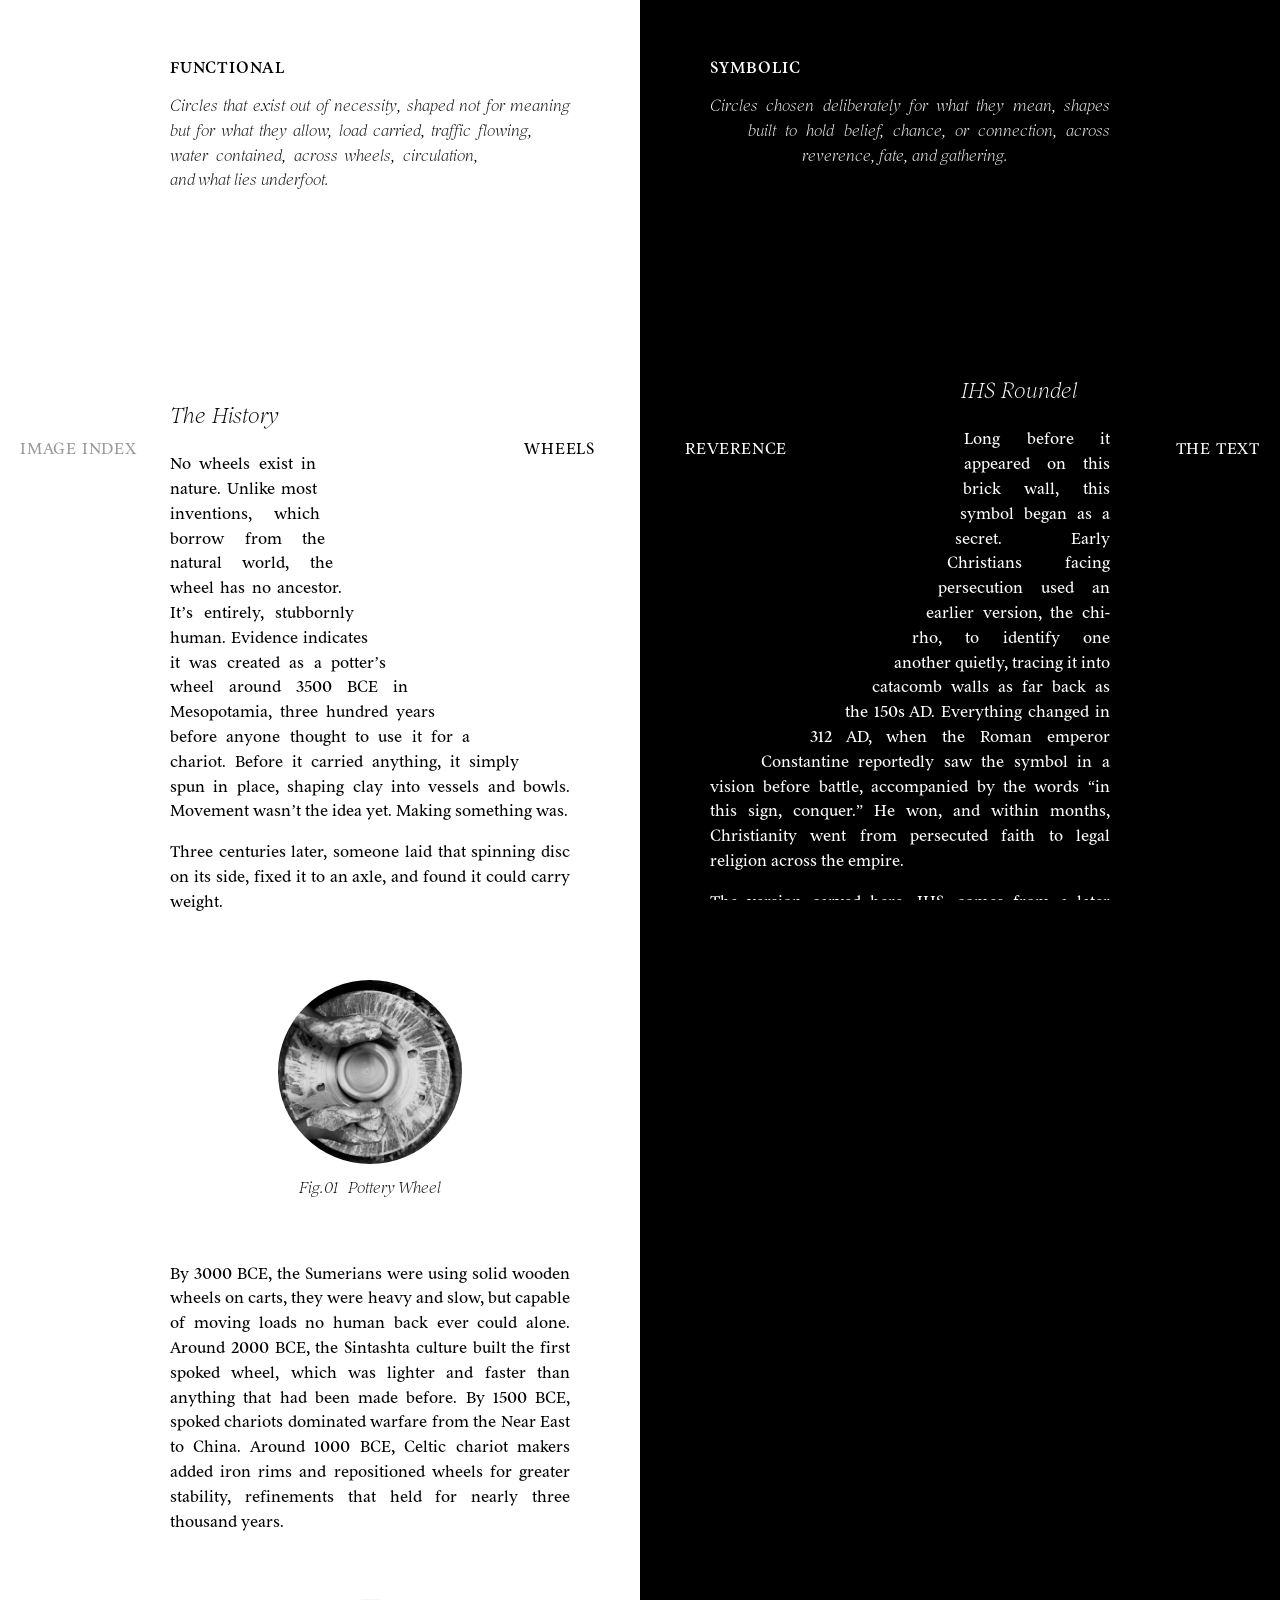
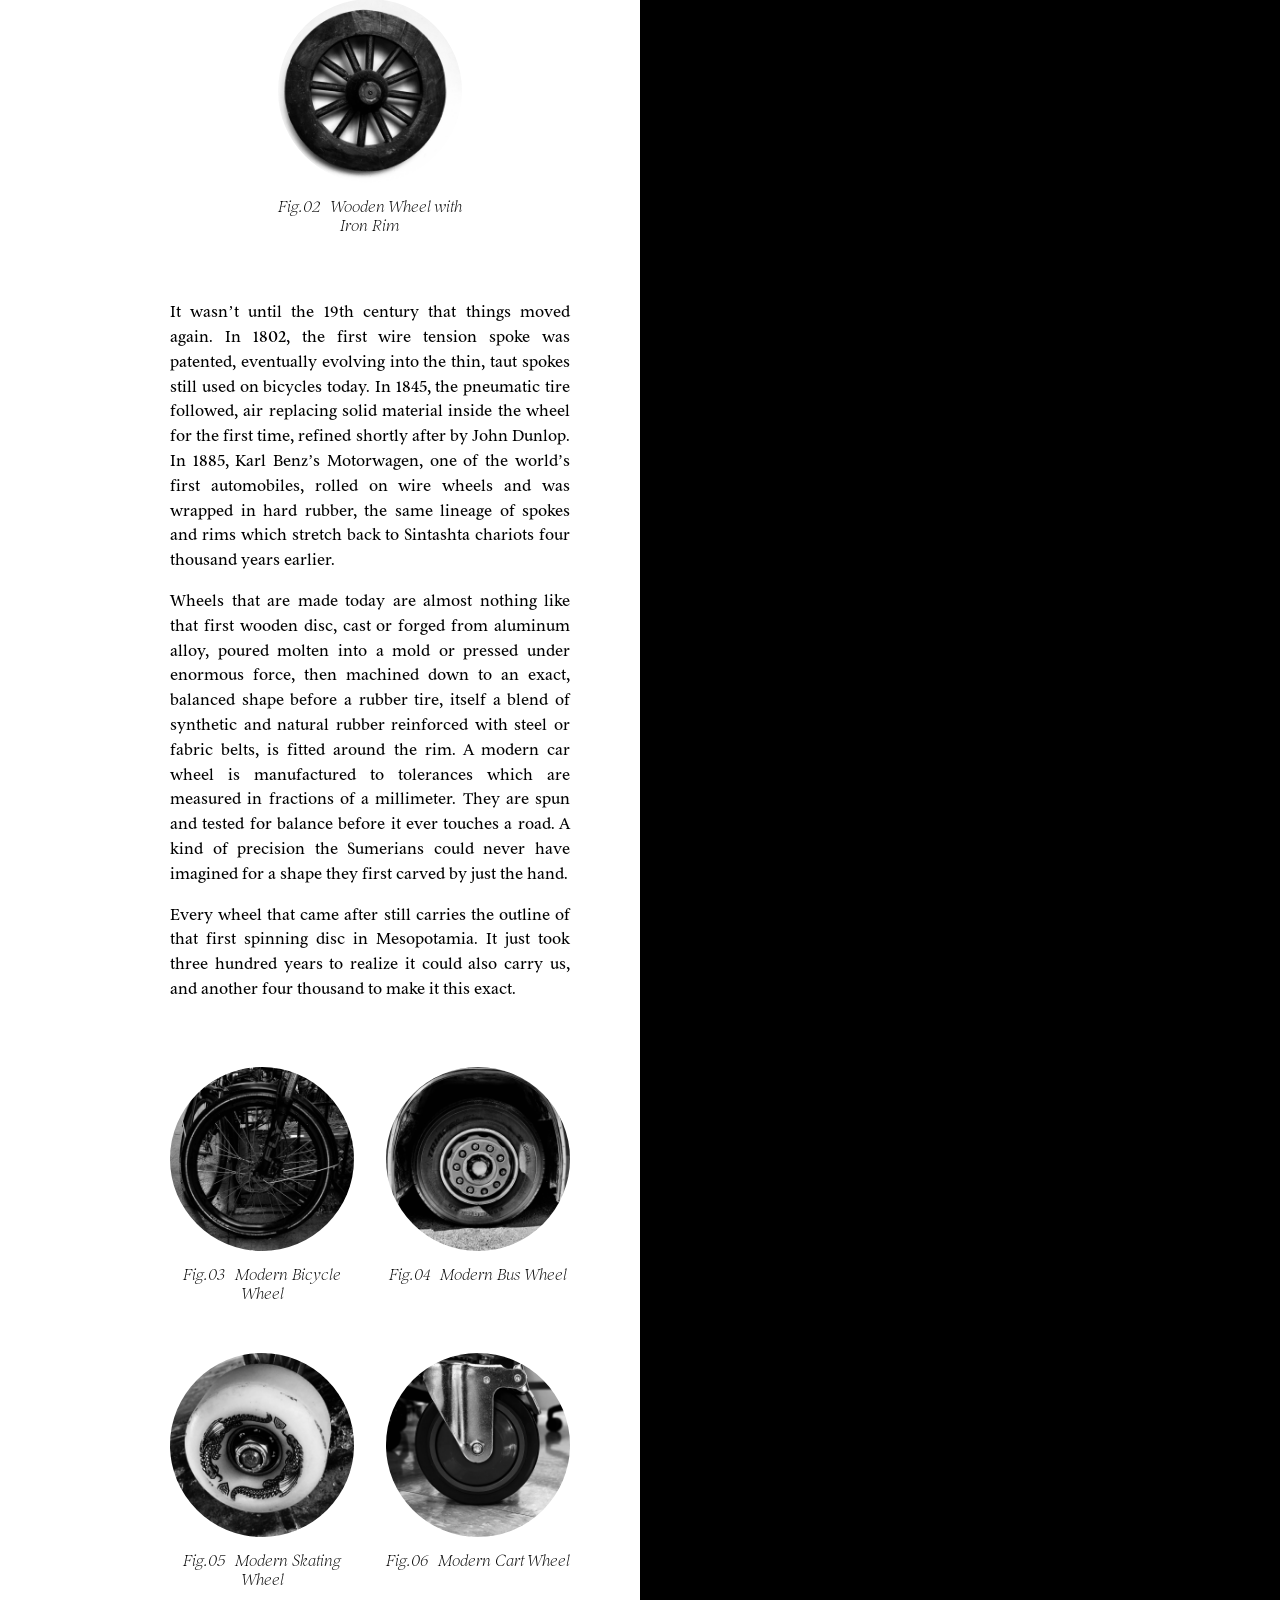
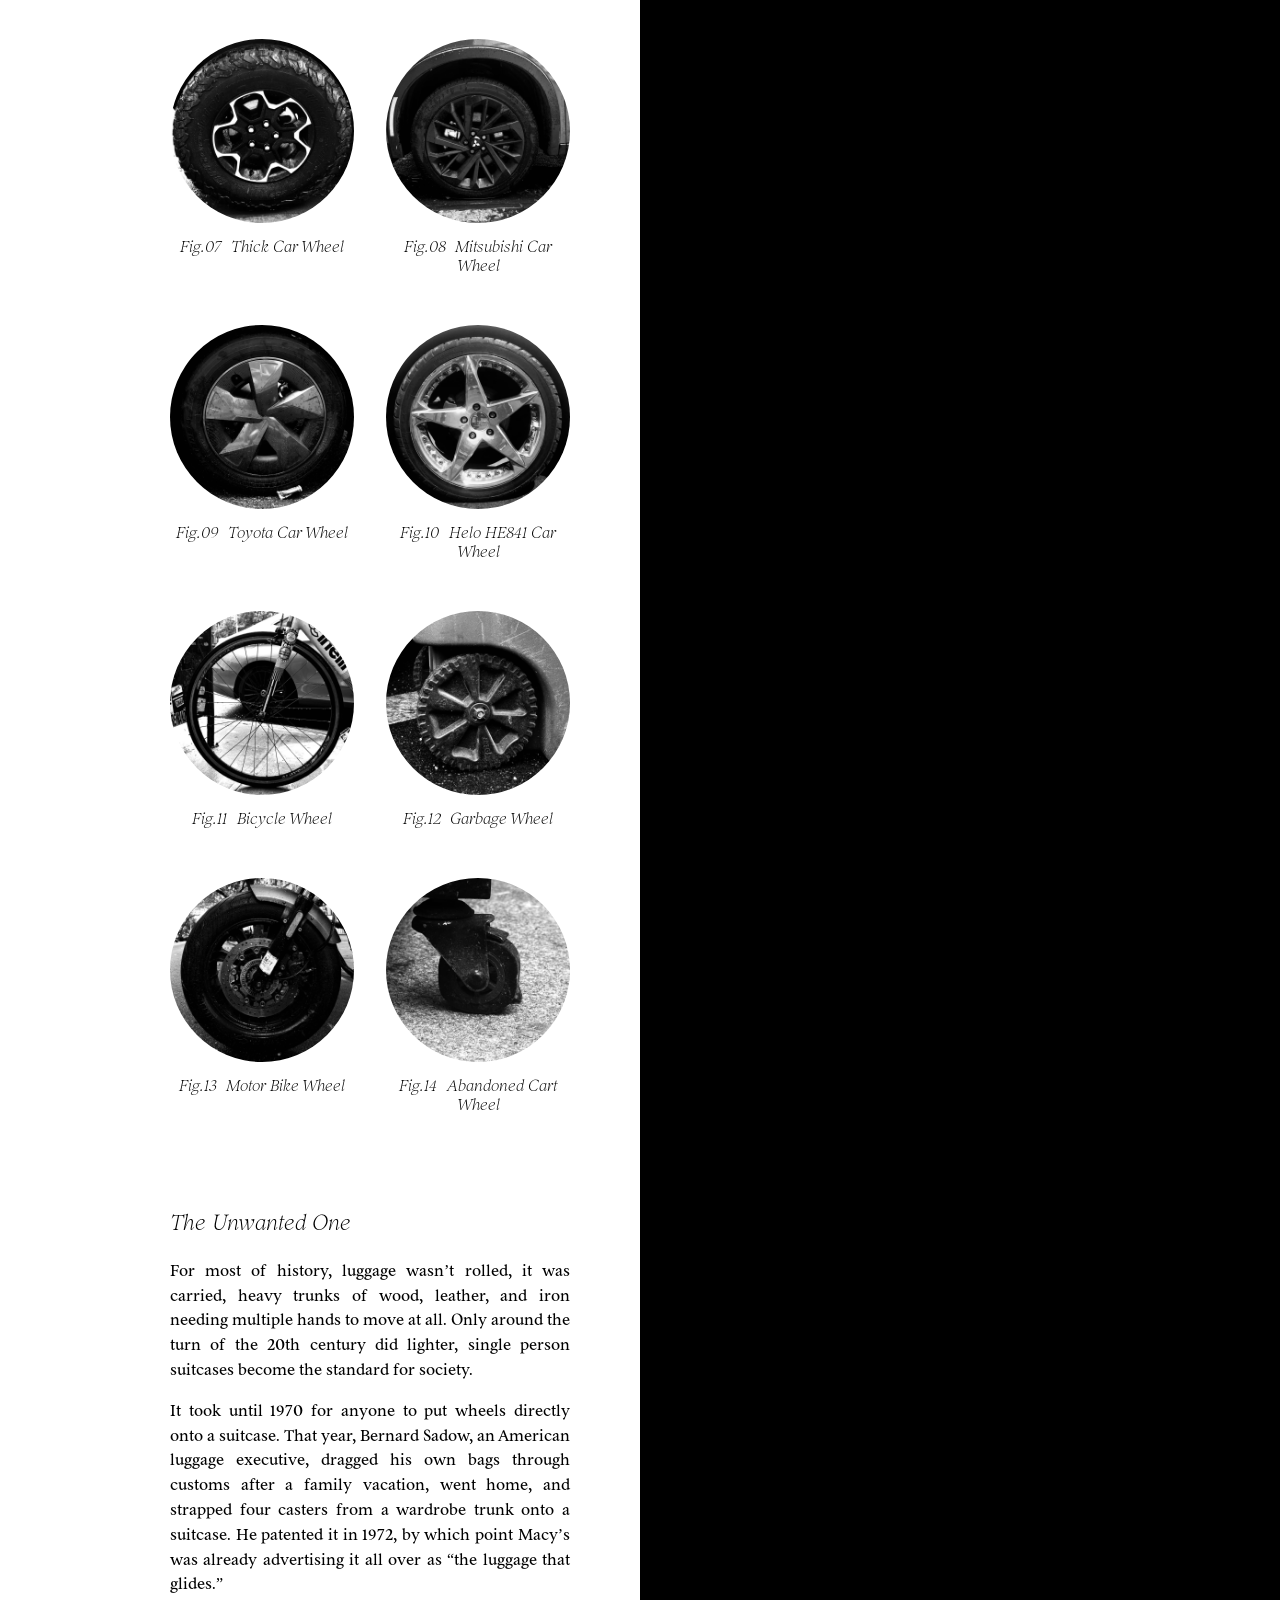
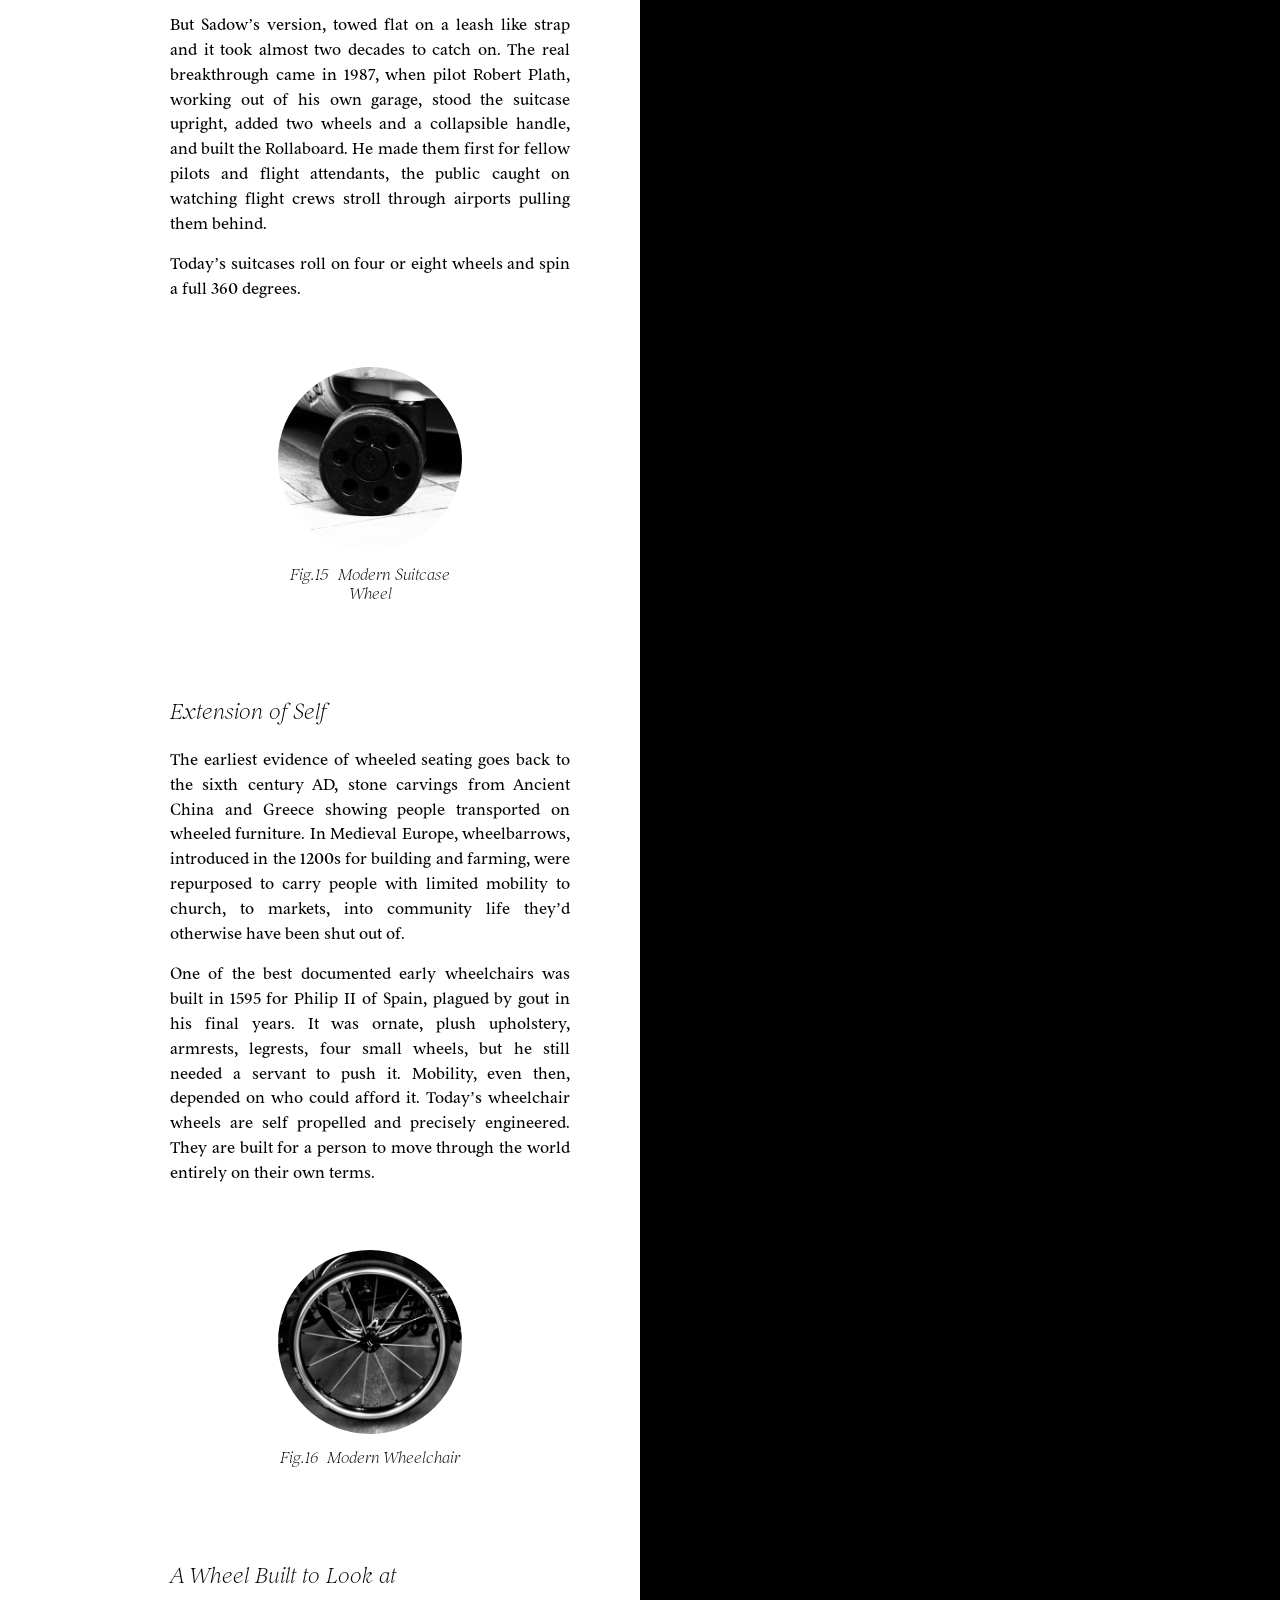
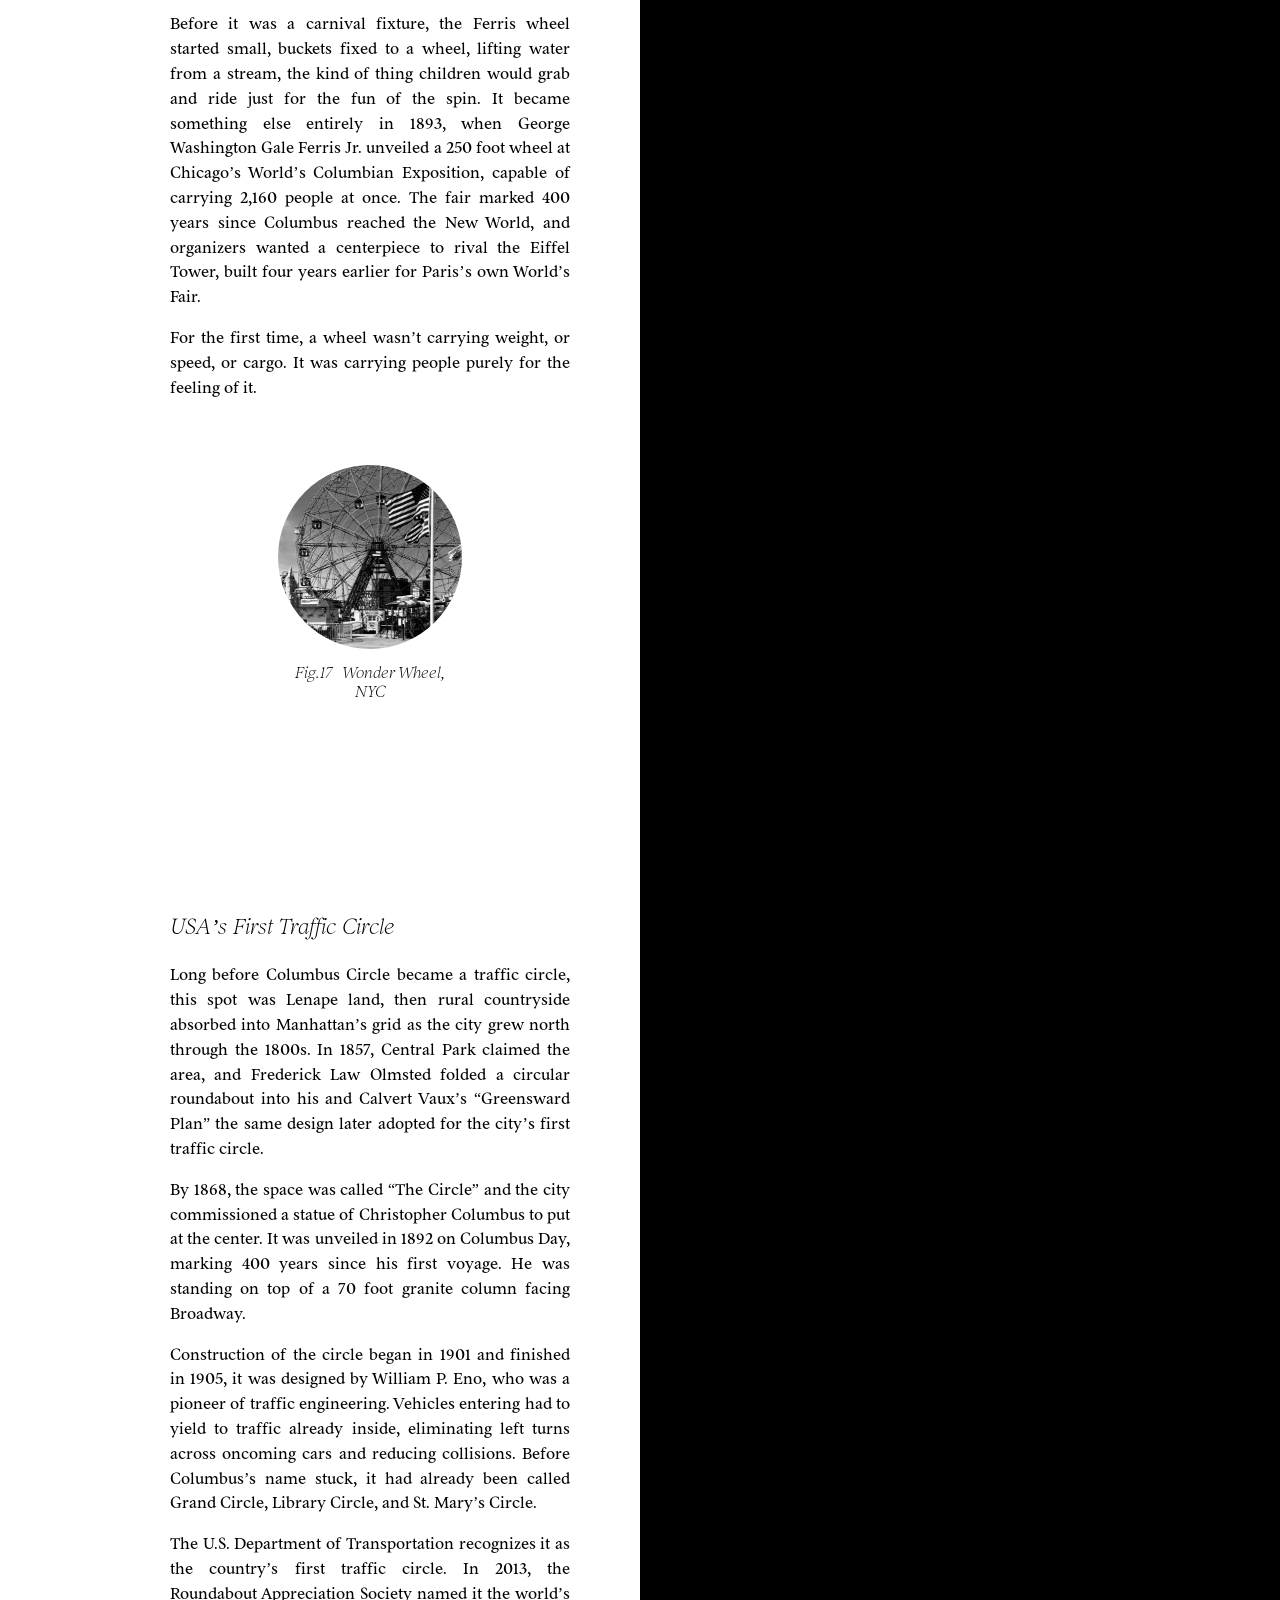
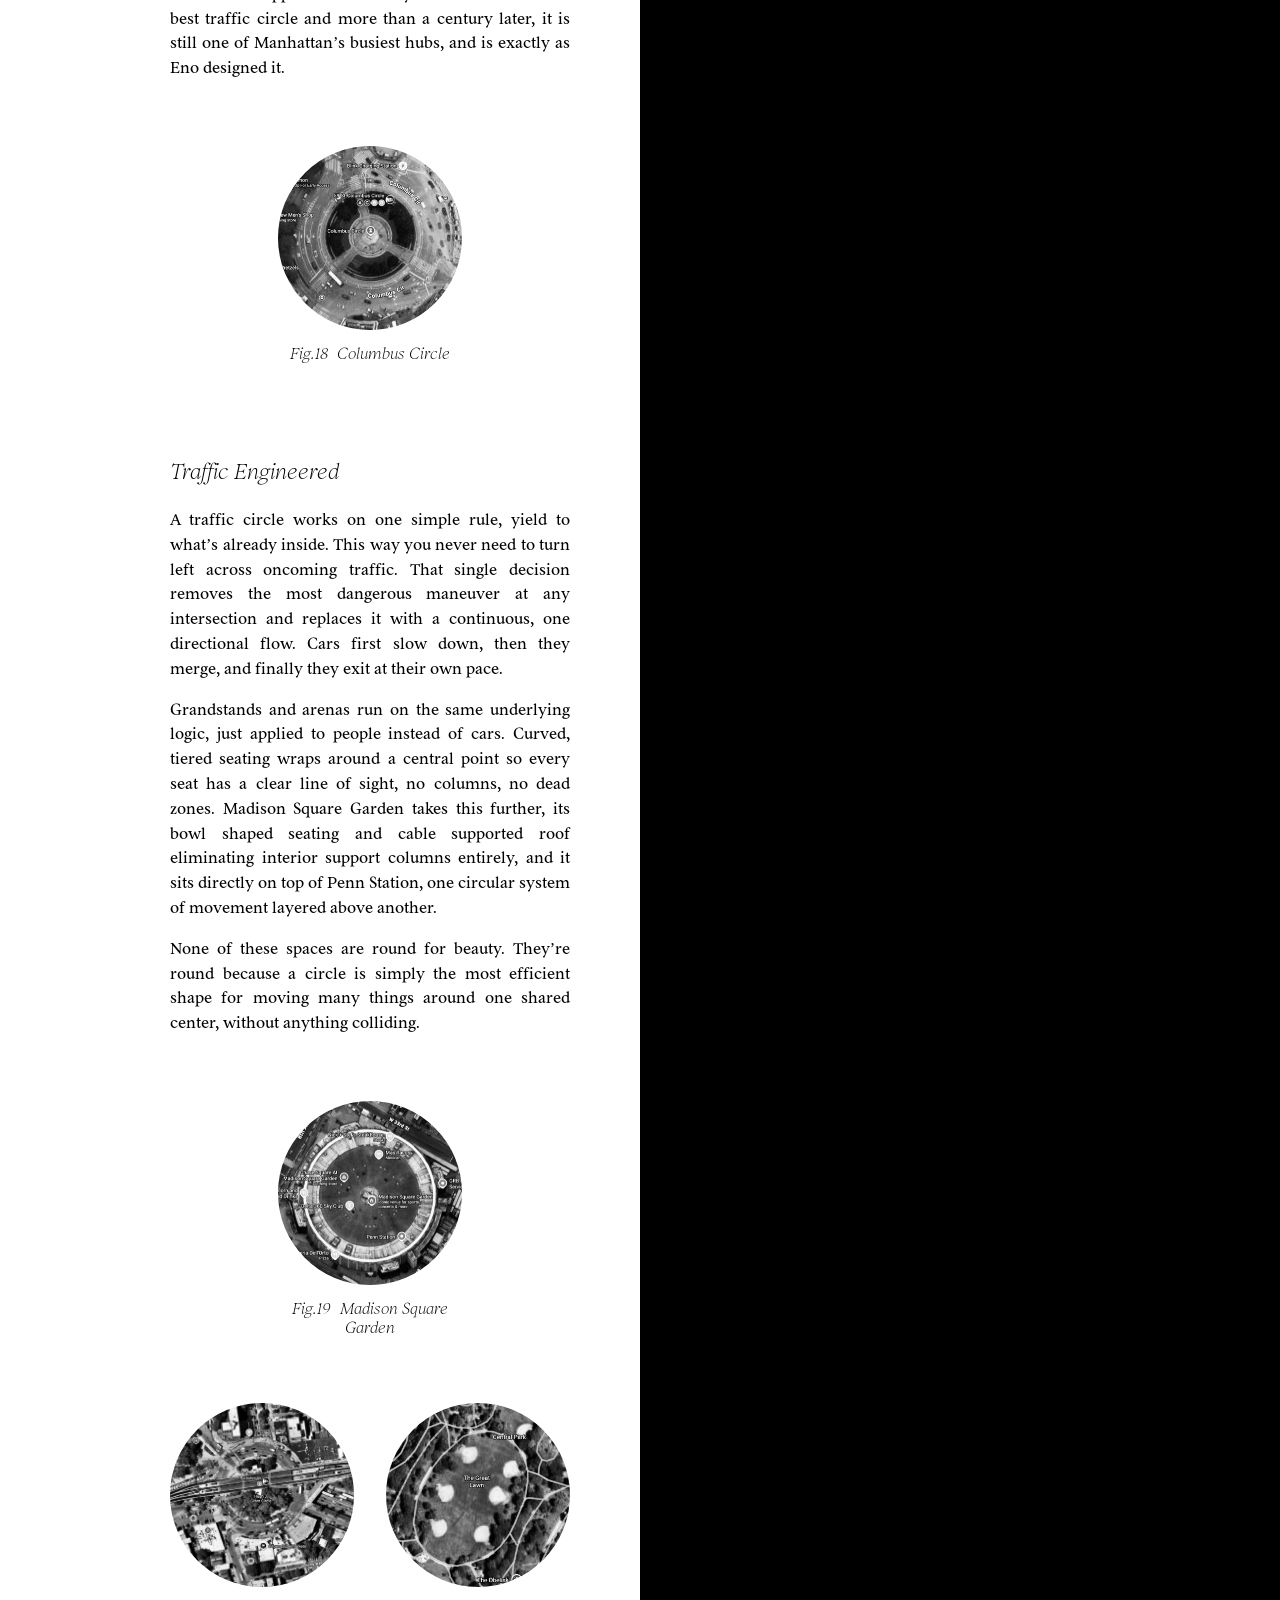
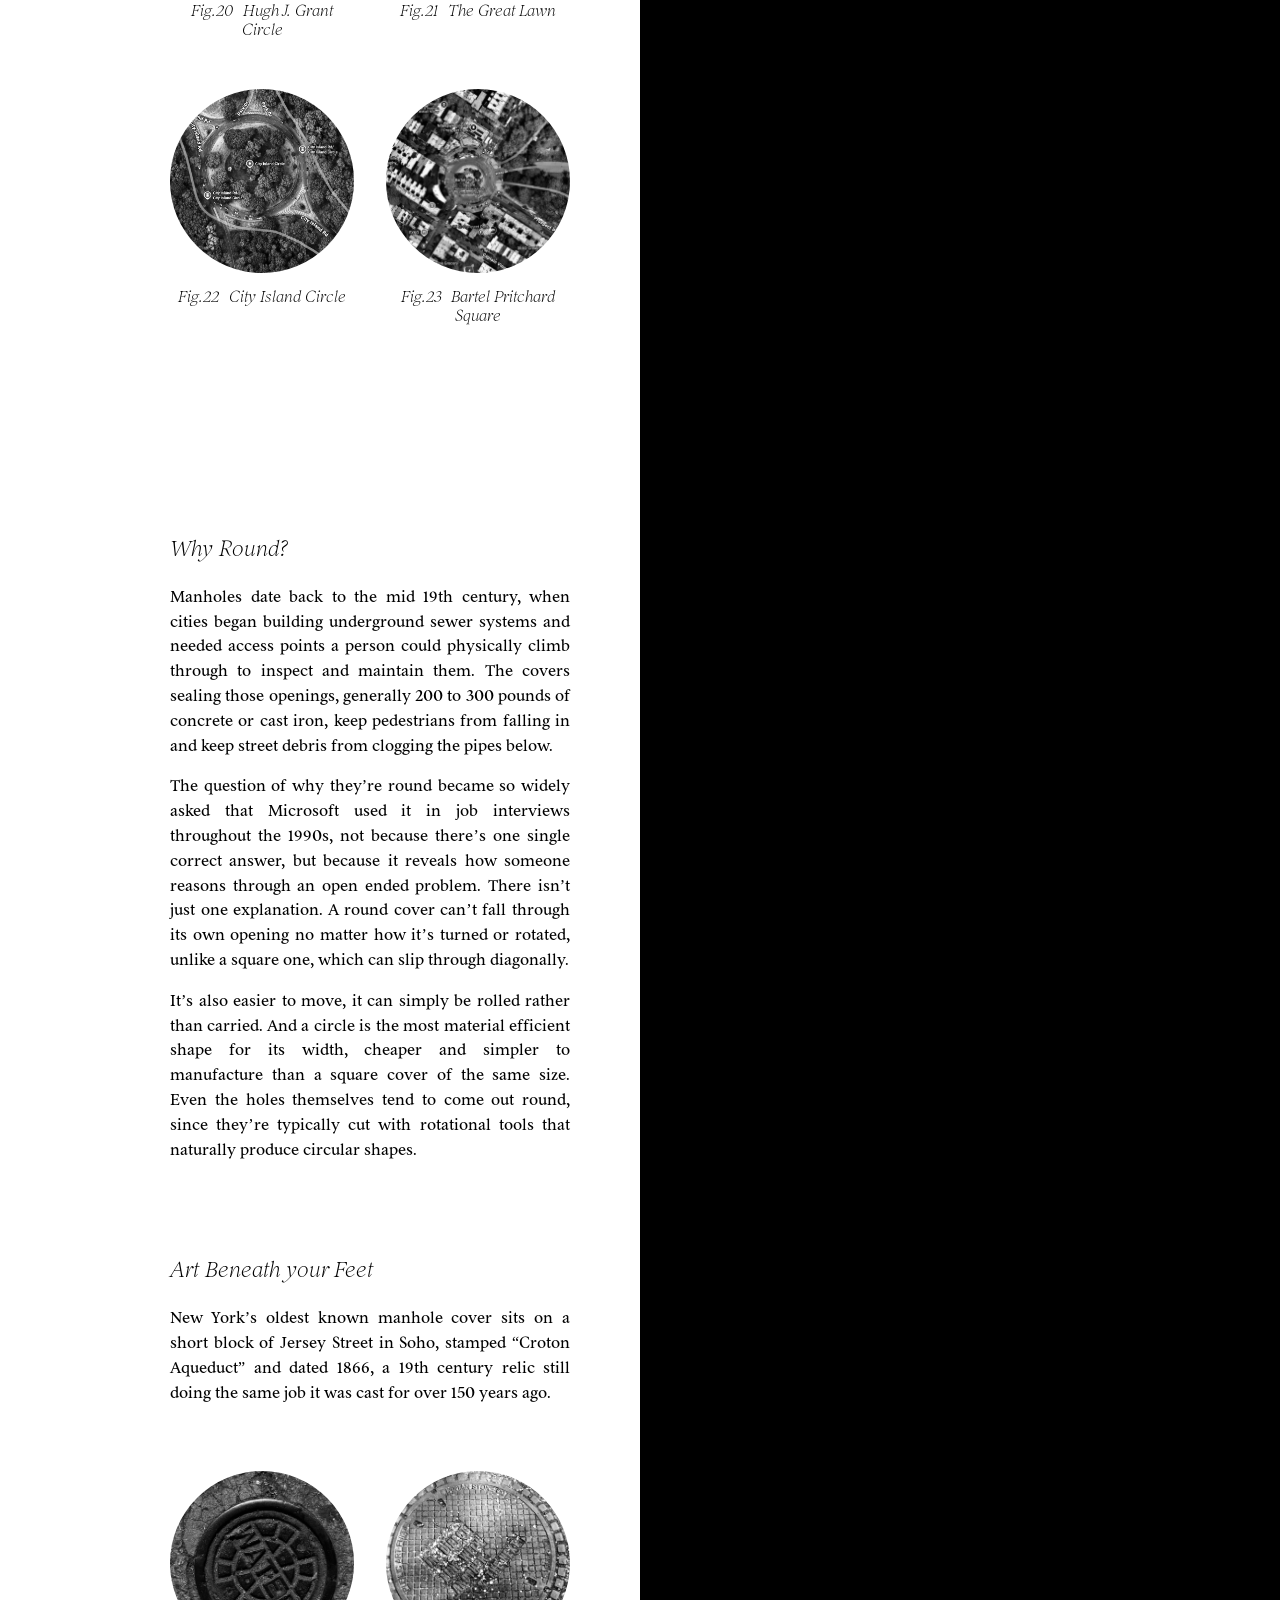
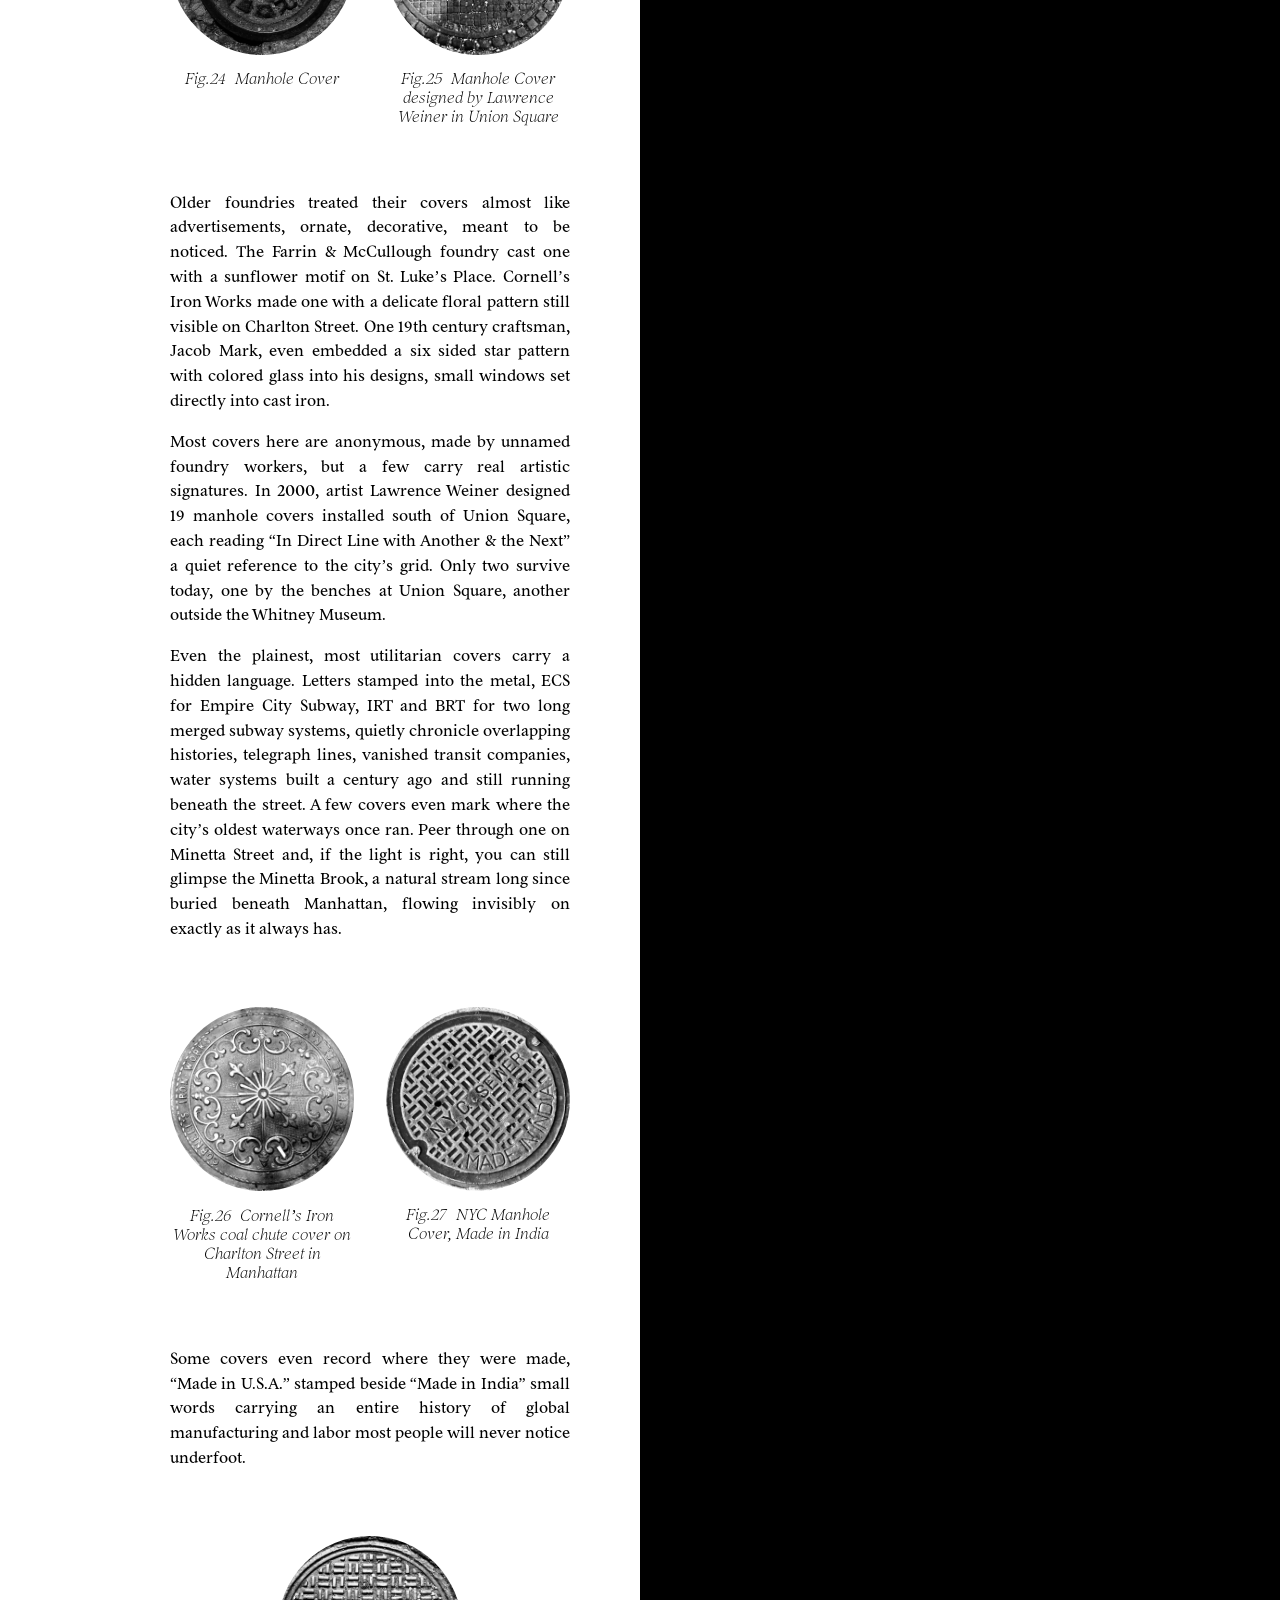
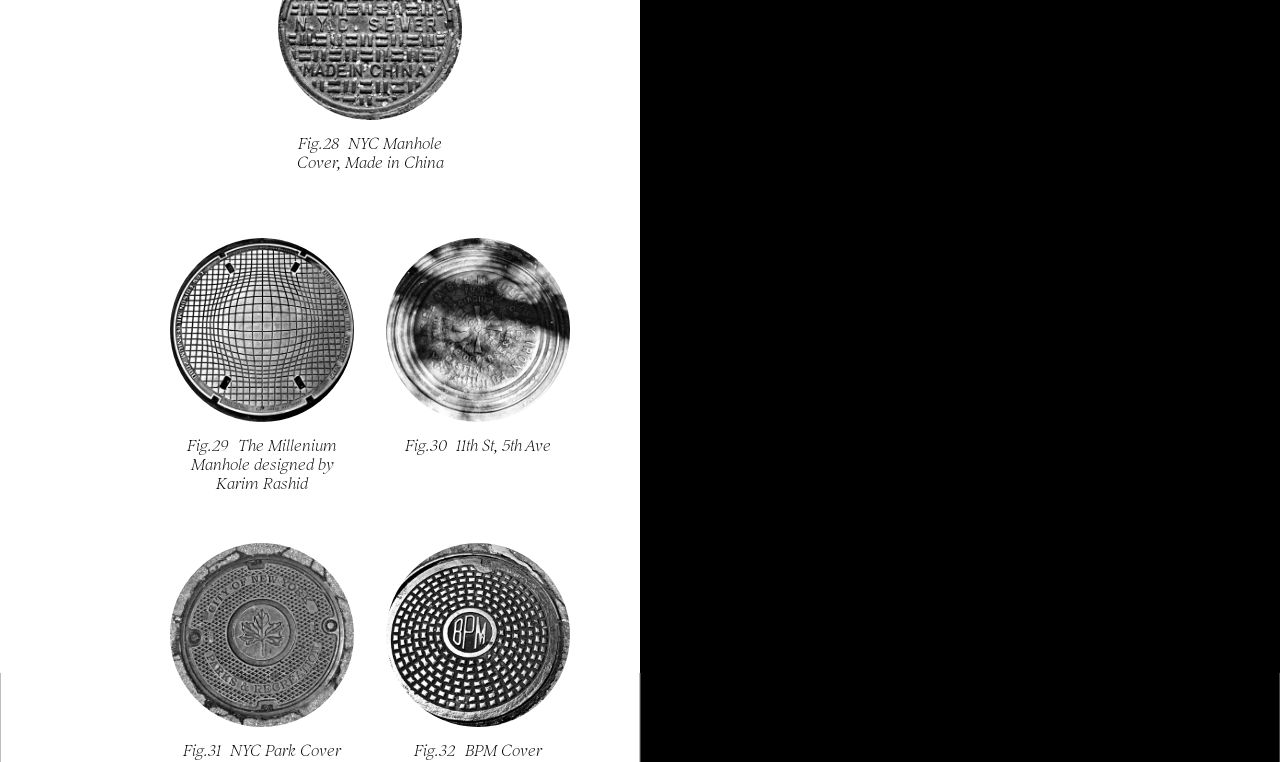
==== commit 2aa10b86: "more" ====
--- a/readmore.html
+++ b/readmore.html
@@ -3,7 +3,7 @@
 <head>
   <meta charset="UTF-8">
   <meta name="viewport" content="width=device-width, initial-scale=1.0">
-  <title>Circles — Read More</title>
+  <title>Circles — The Text</title>
   <link rel="stylesheet" href="readmore.css">
 </head>
 <body>
@@ -24,13 +24,13 @@
           <h3>The History</h3>
           <p>No wheels exist in nature. Unlike most inventions, which borrow from the natural world, the wheel has no ancestor. It’s entirely, stubbornly human. Evidence indicates it was created as a potter’s wheel around 3500 BCE in Mesopotamia, three hundred years before anyone thought to use it for a chariot. Before it carried anything, it simply spun in place, shaping clay into vessels and bowls. Movement wasn’t the idea yet. Making something was.</p>
           <p>Three centuries later, someone laid that spinning disc on its side, fixed it to an axle, and found it could carry weight.</p>
-          <figure style="--img: url(images/01.jpg)"><span class="photo"></span><figcaption><span class="num">Fig.01</span>Pottery Wheel</figcaption></figure>
+          <figure id="f01" style="--img: url(images/01.jpg)"><span class="photo"></span><figcaption><span class="num">Fig.01</span>Pottery Wheel</figcaption></figure>
           <p>By 3000 BCE, the Sumerians were using solid wooden wheels on carts, they were heavy and slow, but capable of moving loads no human back ever could alone. Around 2000 BCE, the Sintashta culture built the first spoked wheel, which was lighter and faster than anything that had been made before. By 1500 BCE, spoked chariots dominated warfare from the Near East to China. Around 1000 BCE, Celtic chariot makers added iron rims and repositioned wheels for greater stability, refinements that held for nearly three thousand years.</p>
-          <figure style="--img: url(images/02.jpg)"><span class="photo"></span><figcaption><span class="num">Fig.02</span>Wooden Wheel with Iron Rim</figcaption></figure>
+          <figure id="f02" style="--img: url(images/02.jpg)"><span class="photo"></span><figcaption><span class="num">Fig.02</span>Wooden Wheel with Iron Rim</figcaption></figure>
           <p>It wasn’t until the 19th century that things moved again. In 1802, the first wire tension spoke was patented, eventually evolving into the thin, taut spokes still used on bicycles today. In 1845, the pneumatic tire followed, air replacing solid material inside the wheel for the first time, refined shortly after by John Dunlop. In 1885, Karl Benz’s Motorwagen, one of the world’s first automobiles, rolled on wire wheels and was wrapped in hard rubber, the same lineage of spokes and rims which stretch back to Sintashta chariots four thousand years earlier.</p>
           <p>Wheels that are made today are almost nothing like that first wooden disc, cast or forged from aluminum alloy, poured molten into a mold or pressed under enormous force, then machined down to an exact, balanced shape before a rubber tire, itself a blend of synthetic and natural rubber reinforced with steel or fabric belts, is fitted around the rim. A modern car wheel is manufactured to tolerances which are measured in fractions of a millimeter. They are spun and tested for balance before it ever touches a road. A kind of precision the Sumerians could never have imagined for a shape they first carved by just the hand.</p>
           <p>Every wheel that came after still carries the outline of that first spinning disc in Mesopotamia. It just took three hundred years to realize it could also carry us, and another four thousand to make it this exact.</p>
-          <div class="figs"><figure style="--img: url(images/03.jpg)"><span class="photo"></span><figcaption><span class="num">Fig.03</span>Modern Bicycle Wheel</figcaption></figure><figure style="--img: url(images/04.jpg)"><span class="photo"></span><figcaption><span class="num">Fig.04</span>Modern Bus Wheel</figcaption></figure><figure style="--img: url(images/05.jpg)"><span class="photo"></span><figcaption><span class="num">Fig.05</span>Modern Skating Wheel</figcaption></figure><figure style="--img: url(images/06.jpg)"><span class="photo"></span><figcaption><span class="num">Fig.06</span>Modern Cart Wheel</figcaption></figure><figure style="--img: url(images/07.jpg)"><span class="photo"></span><figcaption><span class="num">Fig.07</span>Thick Car Wheel</figcaption></figure><figure style="--img: url(images/08.jpg)"><span class="photo"></span><figcaption><span class="num">Fig.08</span>Mitsubishi Car Wheel</figcaption></figure><figure style="--img: url(images/09.jpg)"><span class="photo"></span><figcaption><span class="num">Fig.09</span>Toyota Car Wheel</figcaption></figure><figure style="--img: url(images/10.jpg)"><span class="photo"></span><figcaption><span class="num">Fig.10</span>Helo HE841 Car Wheel</figcaption></figure><figure style="--img: url(images/11.jpg)"><span class="photo"></span><figcaption><span class="num">Fig.11</span>Bicycle Wheel</figcaption></figure><figure style="--img: url(images/12.jpg)"><span class="photo"></span><figcaption><span class="num">Fig.12</span>Garbage Wheel</figcaption></figure><figure style="--img: url(images/13.jpg)"><span class="photo"></span><figcaption><span class="num">Fig.13</span>Motor Bike Wheel</figcaption></figure><figure style="--img: url(images/14.jpg)"><span class="photo"></span><figcaption><span class="num">Fig.14</span>Abandoned Cart Wheel</figcaption></figure></div>
+          <div class="figs"><figure id="f03" style="--img: url(images/03.jpg)"><span class="photo"></span><figcaption><span class="num">Fig.03</span>Modern Bicycle Wheel</figcaption></figure><figure id="f04" style="--img: url(images/04.jpg)"><span class="photo"></span><figcaption><span class="num">Fig.04</span>Modern Bus Wheel</figcaption></figure><figure id="f05" style="--img: url(images/05.jpg)"><span class="photo"></span><figcaption><span class="num">Fig.05</span>Modern Skating Wheel</figcaption></figure><figure id="f06" style="--img: url(images/06.jpg)"><span class="photo"></span><figcaption><span class="num">Fig.06</span>Modern Cart Wheel</figcaption></figure><figure id="f07" style="--img: url(images/07.jpg)"><span class="photo"></span><figcaption><span class="num">Fig.07</span>Thick Car Wheel</figcaption></figure><figure id="f08" style="--img: url(images/08.jpg)"><span class="photo"></span><figcaption><span class="num">Fig.08</span>Mitsubishi Car Wheel</figcaption></figure><figure id="f09" style="--img: url(images/09.jpg)"><span class="photo"></span><figcaption><span class="num">Fig.09</span>Toyota Car Wheel</figcaption></figure><figure id="f10" style="--img: url(images/10.jpg)"><span class="photo"></span><figcaption><span class="num">Fig.10</span>Helo HE841 Car Wheel</figcaption></figure><figure id="f11" style="--img: url(images/11.jpg)"><span class="photo"></span><figcaption><span class="num">Fig.11</span>Bicycle Wheel</figcaption></figure><figure id="f12" style="--img: url(images/12.jpg)"><span class="photo"></span><figcaption><span class="num">Fig.12</span>Garbage Wheel</figcaption></figure><figure id="f13" style="--img: url(images/13.jpg)"><span class="photo"></span><figcaption><span class="num">Fig.13</span>Motor Bike Wheel</figcaption></figure><figure id="f14" style="--img: url(images/14.jpg)"><span class="photo"></span><figcaption><span class="num">Fig.14</span>Abandoned Cart Wheel</figcaption></figure></div>
         </article>
 
         <article>
@@ -39,21 +39,21 @@
           <p>It took until 1970 for anyone to put wheels directly onto a suitcase. That year, Bernard Sadow, an American luggage executive, dragged his own bags through customs after a family vacation, went home, and strapped four casters from a wardrobe trunk onto a suitcase. He patented it in 1972, by which point Macy’s was already advertising it all over as “the luggage that glides.”</p>
           <p>But Sadow’s version, towed flat on a leash like strap and it took almost two decades to catch on. The real breakthrough came in 1987, when pilot Robert Plath, working out of his own garage, stood the suitcase upright, added two wheels and a collapsible handle, and built the Rollaboard. He made them first for fellow pilots and flight attendants, the public caught on watching flight crews stroll through airports pulling them behind.</p>
           <p>Today’s suitcases roll on four or eight wheels and spin a full 360 degrees.</p>
-          <figure style="--img: url(images/15.jpg)"><span class="photo"></span><figcaption><span class="num">Fig.15</span>Modern Suitcase Wheel</figcaption></figure>
+          <figure id="f15" style="--img: url(images/15.jpg)"><span class="photo"></span><figcaption><span class="num">Fig.15</span>Modern Suitcase Wheel</figcaption></figure>
         </article>
 
         <article>
           <h3>Extension of Self</h3>
           <p>The earliest evidence of wheeled seating goes back to the sixth century AD, stone carvings from Ancient China and Greece showing people transported on wheeled furniture. In Medieval Europe, wheelbarrows, introduced in the 1200s for building and farming, were repurposed to carry people with limited mobility to church, to markets, into community life they’d otherwise have been shut out of.</p>
           <p>One of the best documented early wheelchairs was built in 1595 for Philip II of Spain, plagued by gout in his final years. It was ornate, plush upholstery, armrests, legrests, four small wheels, but he still needed a servant to push it. Mobility, even then, depended on who could afford it. Today’s wheelchair wheels are self propelled and precisely engineered. They are built for a person to move through the world entirely on their own terms.</p>
-          <figure style="--img: url(images/16.jpg)"><span class="photo"></span><figcaption><span class="num">Fig.16</span>Modern Wheelchair</figcaption></figure>
+          <figure id="f16" style="--img: url(images/16.jpg)"><span class="photo"></span><figcaption><span class="num">Fig.16</span>Modern Wheelchair</figcaption></figure>
         </article>
 
         <article>
           <h3>A Wheel Built to Look at</h3>
           <p>Before it was a carnival fixture, the Ferris wheel started small, buckets fixed to a wheel, lifting water from a stream, the kind of thing children would grab and ride just for the fun of the spin. It became something else entirely in 1893, when George Washington Gale Ferris Jr. unveiled a 250 foot wheel at Chicago’s World’s Columbian Exposition, capable of carrying 2,160 people at once. The fair marked 400 years since Columbus reached the New World, and organizers wanted a centerpiece to rival the Eiffel Tower, built four years earlier for Paris’s own World’s Fair.</p>
           <p>For the first time, a wheel wasn’t carrying weight, or speed, or cargo. It was carrying people purely for the feeling of it.</p>
-          <figure style="--img: url(images/17.jpg); --pos: 50% 35%"><span class="photo"></span><figcaption><span class="num">Fig.17</span>Wonder Wheel, NYC</figcaption></figure>
+          <figure id="f17" style="--img: url(images/17.jpg); --pos: 50% 35%"><span class="photo"></span><figcaption><span class="num">Fig.17</span>Wonder Wheel, NYC</figcaption></figure>
         </article>
 
         <h2>Circulation</h2>
@@ -64,7 +64,7 @@
           <p>By 1868, the space was called “The Circle” and the city commissioned a statue of Christopher Columbus to put at the center. It was unveiled in 1892 on Columbus Day, marking 400 years since his first voyage. He was standing on top of a 70 foot granite column facing Broadway.</p>
           <p>Construction of the circle began in 1901 and finished in 1905, it was designed by William P. Eno, who was a pioneer of traffic engineering. Vehicles entering had to yield to traffic already inside, eliminating left turns across oncoming cars and reducing collisions. Before Columbus’s name stuck, it had already been called Grand Circle, Library Circle, and St. Mary’s Circle.</p>
           <p>The U.S. Department of Transportation recognizes it as the country’s first traffic circle. In 2013, the Roundabout Appreciation Society named it the world’s best traffic circle and more than a century later, it is still one of Manhattan’s busiest hubs, and is exactly as Eno designed it.</p>
-          <figure style="--img: url(images/18.jpg); --zoom: auto 160%; --pos: 42% 61%"><span class="photo"></span><figcaption><span class="num">Fig.18</span>Columbus Circle</figcaption></figure>
+          <figure id="f18" style="--img: url(images/18.jpg); --zoom: auto 160%; --pos: 42% 61%"><span class="photo"></span><figcaption><span class="num">Fig.18</span>Columbus Circle</figcaption></figure>
         </article>
 
         <article>
@@ -72,8 +72,8 @@
           <p>A traffic circle works on one simple rule, yield to what’s already inside. This way you never need to turn left across oncoming traffic. That single decision removes the most dangerous maneuver at any intersection and replaces it with a continuous, one directional flow. Cars first slow down, then they merge, and finally they exit at their own pace.</p>
           <p>Grandstands and arenas run on the same underlying logic, just applied to people instead of cars. Curved, tiered seating wraps around a central point so every seat has a clear line of sight, no columns, no dead zones. Madison Square Garden takes this further, its bowl shaped seating and cable supported roof eliminating interior support columns entirely, and it sits directly on top of Penn Station, one circular system of movement layered above another.</p>
           <p>None of these spaces are round for beauty. They’re round because a circle is simply the most efficient shape for moving many things around one shared center, without anything colliding.</p>
-          <figure style="--img: url(images/19.jpg); --zoom: auto 160%; --pos: 42% 58%"><span class="photo"></span><figcaption><span class="num">Fig.19</span>Madison Square Garden</figcaption></figure>
-          <div class="figs"><figure style="--img: url(images/20.jpg)"><span class="photo"></span><figcaption><span class="num">Fig.20</span>Hugh J. Grant Circle</figcaption></figure><figure style="--img: url(images/21.jpg)"><span class="photo"></span><figcaption><span class="num">Fig.21</span>The Great Lawn</figcaption></figure><figure style="--img: url(images/22.jpg)"><span class="photo"></span><figcaption><span class="num">Fig.22</span>City Island Circle</figcaption></figure><figure style="--img: url(images/23.jpg)"><span class="photo"></span><figcaption><span class="num">Fig.23</span>Bartel Pritchard Square</figcaption></figure></div>
+          <figure id="f19" style="--img: url(images/19.jpg); --zoom: auto 160%; --pos: 42% 58%"><span class="photo"></span><figcaption><span class="num">Fig.19</span>Madison Square Garden</figcaption></figure>
+          <div class="figs"><figure id="f20" style="--img: url(images/20.jpg)"><span class="photo"></span><figcaption><span class="num">Fig.20</span>Hugh J. Grant Circle</figcaption></figure><figure id="f21" style="--img: url(images/21.jpg)"><span class="photo"></span><figcaption><span class="num">Fig.21</span>The Great Lawn</figcaption></figure><figure id="f22" style="--img: url(images/22.jpg)"><span class="photo"></span><figcaption><span class="num">Fig.22</span>City Island Circle</figcaption></figure><figure id="f23" style="--img: url(images/23.jpg)"><span class="photo"></span><figcaption><span class="num">Fig.23</span>Bartel Pritchard Square</figcaption></figure></div>
         </article>
 
         <h2>Underfoot</h2>
@@ -88,14 +88,14 @@
         <article>
           <h3>Art Beneath your Feet</h3>
           <p>New York’s oldest known manhole cover sits on a short block of Jersey Street in Soho, stamped “Croton Aqueduct” and dated 1866, a 19th century relic still doing the same job it was cast for over 150 years ago.</p>
-          <div class="figs"><figure style="--img: url(images/24.jpg)"><span class="photo"></span><figcaption><span class="num">Fig.24</span>Manhole Cover</figcaption></figure><figure style="--img: url(images/25.jpg)"><span class="photo"></span><figcaption><span class="num">Fig.25</span>Manhole Cover designed by Lawrence Weiner in Union Square</figcaption></figure></div>
+          <div class="figs"><figure id="f24" style="--img: url(images/24.jpg)"><span class="photo"></span><figcaption><span class="num">Fig.24</span>Manhole Cover</figcaption></figure><figure id="f25" style="--img: url(images/25.jpg)"><span class="photo"></span><figcaption><span class="num">Fig.25</span>Manhole Cover designed by Lawrence Weiner in Union Square</figcaption></figure></div>
           <p>Older foundries treated their covers almost like advertisements, ornate, decorative, meant to be noticed. The Farrin &amp; McCullough foundry cast one with a sunflower motif on St. Luke’s Place. Cornell’s Iron Works made one with a delicate floral pattern still visible on Charlton Street. One 19th century craftsman, Jacob Mark, even embedded a six sided star pattern with colored glass into his designs, small windows set directly into cast iron.</p>
           <p>Most covers here are anonymous, made by unnamed foundry workers, but a few carry real artistic signatures. In 2000, artist Lawrence Weiner designed 19 manhole covers installed south of Union Square, each reading “In Direct Line with Another &amp; the Next” a quiet reference to the city’s grid. Only two survive today, one by the benches at Union Square, another outside the Whitney Museum.</p>
           <p>Even the plainest, most utilitarian covers carry a hidden language. Letters stamped into the metal, ECS for Empire City Subway, IRT and BRT for two long merged subway systems, quietly chronicle overlapping histories, telegraph lines, vanished transit companies, water systems built a century ago and still running beneath the street. A few covers even mark where the city’s oldest waterways once ran. Peer through one on Minetta Street and, if the light is right, you can still glimpse the Minetta Brook, a natural stream long since buried beneath Manhattan, flowing invisibly on exactly as it always has.</p>
-          <div class="figs"><figure style="--img: url(images/26.jpg)"><span class="photo"></span><figcaption><span class="num">Fig.26</span>Cornell’s Iron Works coal chute cover on Charlton Street in Manhattan</figcaption></figure><figure style="--img: url(images/27.jpg)"><span class="photo"></span><figcaption><span class="num">Fig.27</span>NYC Manhole Cover, Made in India</figcaption></figure></div>
+          <div class="figs"><figure id="f26" style="--img: url(images/26.jpg)"><span class="photo"></span><figcaption><span class="num">Fig.26</span>Cornell’s Iron Works coal chute cover on Charlton Street in Manhattan</figcaption></figure><figure id="f27" style="--img: url(images/27.jpg)"><span class="photo"></span><figcaption><span class="num">Fig.27</span>NYC Manhole Cover, Made in India</figcaption></figure></div>
           <p>Some covers even record where they were made, “Made in U.S.A.” stamped beside “Made in India” small words carrying an entire history of global manufacturing and labor most people will never notice underfoot.</p>
-          <figure style="--img: url(images/28.jpg)"><span class="photo"></span><figcaption><span class="num">Fig.28</span>NYC Manhole Cover, Made in China</figcaption></figure>
-          <div class="figs"><figure style="--img: url(images/29.jpg)"><span class="photo"></span><figcaption><span class="num">Fig.29</span>The Millenium Manhole designed by Karim Rashid</figcaption></figure><figure style="--img: url(images/30.jpg)"><span class="photo"></span><figcaption><span class="num">Fig.30</span>11th St, 5th Ave</figcaption></figure><figure style="--img: url(images/31.jpg)"><span class="photo"></span><figcaption><span class="num">Fig.31</span>NYC Park Cover</figcaption></figure><figure style="--img: url(images/32.jpg)"><span class="photo"></span><figcaption><span class="num">Fig.32</span>BPM Cover</figcaption></figure></div>
+          <figure id="f28" style="--img: url(images/28.jpg)"><span class="photo"></span><figcaption><span class="num">Fig.28</span>NYC Manhole Cover, Made in China</figcaption></figure>
+          <div class="figs"><figure id="f29" style="--img: url(images/29.jpg)"><span class="photo"></span><figcaption><span class="num">Fig.29</span>The Millenium Manhole designed by Karim Rashid</figcaption></figure><figure id="f30" style="--img: url(images/30.jpg)"><span class="photo"></span><figcaption><span class="num">Fig.30</span>11th St, 5th Ave</figcaption></figure><figure id="f31" style="--img: url(images/31.jpg)"><span class="photo"></span><figcaption><span class="num">Fig.31</span>NYC Park Cover</figcaption></figure><figure id="f32" style="--img: url(images/32.jpg)"><span class="photo"></span><figcaption><span class="num">Fig.32</span>BPM Cover</figcaption></figure></div>
         </article>
 
       </div>
@@ -118,7 +118,7 @@
           <p>The version carved here, IHS, comes from a later evolution, the first three letters of “Jesus” in Greek, later reinterpreted in Latin as Iesus Hominum Salvator, “Jesus, Savior of Mankind.” It spread widely through the Jesuits, who adopted it as their emblem, carrying it into churches like this one, centuries and continents removed from a Roman battlefield.</p>
           <blockquote>“In this sign, conquer.”</blockquote>
           <p>What’s carved into this roundel isn’t decoration. It’s a name held inside a frame, a circle drawn specifically to mark this one small piece of wall as sacred.</p>
-          <div class="figs"><figure style="--img: url(images/33.jpg)"><span class="photo"></span><figcaption><span class="num">Fig.33</span>IHS Roundel on Church</figcaption></figure><figure style="--img: url(images/34.jpg)"><span class="photo"></span><figcaption><span class="num">Fig.34</span>JHS Roundel in a Church</figcaption></figure></div>
+          <div class="figs"><figure id="f33" style="--img: url(images/33.jpg)"><span class="photo"></span><figcaption><span class="num">Fig.33</span>IHS Roundel on Church</figcaption></figure><figure id="f34" style="--img: url(images/34.jpg)"><span class="photo"></span><figcaption><span class="num">Fig.34</span>JHS Roundel in a Church</figcaption></figure></div>
         </article>
 
         <article>
@@ -128,7 +128,7 @@
           <p>Zen practitioners often paint hundreds of ensos over a lifetime, sometimes they paint daily, as a kind of meditative practice rather than an artistic one. No two are ever quite the same, and no enso is considered more “correct” or “better” than another.</p>
           <blockquote>“In the beginner’s mind there are many possibilities, but in the expert’s mind there are few.” <cite>Shunryu Suzuki</cite></blockquote>
           <p>Each enso is painted, in a sense, by a beginner, one continuous, unrepeatable attempt, with no chance to go back and fix it.</p>
-          <figure style="--img: url(images/35.jpg)"><span class="photo"></span><figcaption><span class="num">Fig.35</span>Enso Painting, NYC</figcaption></figure>
+          <figure id="f35" style="--img: url(images/35.jpg)"><span class="photo"></span><figcaption><span class="num">Fig.35</span>Enso Painting, NYC</figcaption></figure>
         </article>
 
         <article>
@@ -142,9 +142,9 @@
           <p>That window is still there today, above the same entrance on Rivington Street, same circle, same steel, but carrying two completely different meanings depending on which decade you happen to be standing in. First it marked a place of prayer, something a whole community gathered beneath to face something larger than themselves.</p>
           <p>Then, decades later, a stranger who was wandering in out of the rain looking for nothing more than an escape from the weather, saw a ruin instead of a temple, and turned it into something about sight instead, an opening built to let light through and hold a single image still.</p>
           <p>The star hasn’t really disappeared, not technically. It’s just folded into the shape of the lens now, hiding in plain sight, waiting for anyone who knows enough to actually look for it.</p>
-          <figure style="--img: url(images/36.jpg)"><span class="photo"></span><figcaption><span class="num">Fig.36</span>58 Rivington Street</figcaption></figure>
-          <div class="figs"><figure style="--img: url(images/37.jpg)"><span class="photo"></span><figcaption><span class="num">Fig.37</span>Rose Window</figcaption></figure><figure style="--img: url(images/38.jpg)"><span class="photo"></span><figcaption><span class="num">Fig.38</span>Rosette Window</figcaption></figure></div>
-          <div class="figs"><figure style="--img: url(images/39.jpg); --zoom: auto 240%; --pos: 50% 22%"><span class="photo"></span><figcaption><span class="num">Fig.39</span>Stained Glass</figcaption></figure><figure style="--img: url(images/40.jpg)"><span class="photo"></span><figcaption><span class="num">Fig.40</span>Stained Glass</figcaption></figure></div>
+          <figure id="f36" style="--img: url(images/36.jpg)"><span class="photo"></span><figcaption><span class="num">Fig.36</span>58 Rivington Street</figcaption></figure>
+          <div class="figs"><figure id="f37" style="--img: url(images/37.jpg)"><span class="photo"></span><figcaption><span class="num">Fig.37</span>Rose Window</figcaption></figure><figure id="f38" style="--img: url(images/38.jpg)"><span class="photo"></span><figcaption><span class="num">Fig.38</span>Rosette Window</figcaption></figure></div>
+          <div class="figs"><figure id="f39" style="--img: url(images/39.jpg); --zoom: auto 240%; --pos: 50% 22%"><span class="photo"></span><figcaption><span class="num">Fig.39</span>Stained Glass</figcaption></figure><figure id="f40" style="--img: url(images/40.jpg)"><span class="photo"></span><figcaption><span class="num">Fig.40</span>Stained Glass</figcaption></figure></div>
         </article>
 
         <article>
@@ -152,7 +152,7 @@
           <p>Bethesda Fountain sits at the heart of Central Park, its bronze angel rising above a basin where people have tossed coins for generations, making a wish they probably couldn’t fully explain. The angel’s name, Angel of the Waters, and a story most people walking past will probably never learn.</p>
           <p>The fountain takes its name from a passage in the Gospel of John, describing a pool in Jerusalem where an angel periodically stirred the water, and whoever stepped in first after the stirring would be healed. New York’s fountain wasn’t built to recreate that miracle, though. It was built to celebrate one that had already happened, commemorating the Croton Aqueduct finally bringing clean water to a city devastated by cholera. The angel wasn’t stirring water to heal anyone anymore. She stood over water that had already stopped making people sick.</p>
           <p>None of that history is visible in the coin someone tosses over the railing today. They’re just making a wish, the same instinct that’s followed circles of water for thousands of years, coins in, hope out, no guarantee it works, just the simple need to ask for something and let it go.</p>
-          <figure style="--img: url(images/41.jpg); --zoom: auto 170%; --pos: 50% 61%"><span class="photo"></span><figcaption><span class="num">Fig.41</span>Bethesda Fountain</figcaption></figure>
+          <figure id="f41" style="--img: url(images/41.jpg); --zoom: auto 170%; --pos: 50% 61%"><span class="photo"></span><figcaption><span class="num">Fig.41</span>Bethesda Fountain</figcaption></figure>
         </article>
 
         <h2>Fate and Cycles</h2>
@@ -165,15 +165,15 @@
         <article>
           <h3>Astrological Circle</h3>
           <p>The zodiac is a circle because the sky itself moves in one. As Earth orbits the sun, the sun appears to trace a continuous loop against the background stars over a year, a path ancient astronomers called the ecliptic. It has no natural beginning or end. Babylonian astronomers, around 700 BCE, divided that loop into twelve equal separate sections, each one named for the twelve constellations that the sun seemed to pass through. Hence, giving us the word zodiac, from the Greek zoidiakos kyklos, literally translating to “circle of animals.” Dividing the year into twelve wasn’t inventing a shape so much as tracing one that was already there.</p>
-          <div class="figs"><figure style="--img: url(images/42.jpg)"><span class="photo"></span><figcaption><span class="num">Fig.42</span>Evil Eye</figcaption></figure><figure style="--img: url(images/43.jpg)"><span class="photo"></span><figcaption><span class="num">Fig.43</span>Astrological Circle</figcaption></figure></div>
+          <div class="figs"><figure id="f42" style="--img: url(images/42.jpg)"><span class="photo"></span><figcaption><span class="num">Fig.42</span>Evil Eye</figcaption></figure><figure id="f43" style="--img: url(images/43.jpg)"><span class="photo"></span><figcaption><span class="num">Fig.43</span>Astrological Circle</figcaption></figure></div>
         </article>
 
         <article>
           <h3>Wheel of Fortune</h3>
           <p>Long before Pat Sajak ever spun a wheel on television, Fortune already had one of her own. The Wheel of Fortune, or Rota Fortunae, comes from ancient Greek and Roman mythology, the goddess Fortuna spinning her wheel to decide who rises and who falls, with no warning and no logic to it. Both the Roman scholar Cicero and the Greek poet Pindar wrote about her wheel. Centuries later, Chaucer used it in The Canterbury Tales to describe the downfall of once great historical figures, and Shakespeare leaned on it too, in King Lear, a disguised Earl of Kent cries out, “Fortune, good night, smile once more; turn thy wheel!”</p>
           <p>So it’s a little fitting that when spin the bottle first was released and got a name in print, in 1927, it wasn’t called a kissing game at all. It was called “Bottle of Fortune.” There was no goddess required, just a glass bottle on a floor and whoever it happened to land on, the same old idea in miniature, chance deciding something you had absolutely no control over. It is such a large part of our culture now, but it has essentially existed forever.</p>
-          <figure style="--img: url(images/44.jpg); --zoom: 115%; --pos: 75% 50%"><span class="photo"></span><figcaption><span class="num">Fig.44</span>Spin the Bottle!</figcaption></figure>
-          <div class="figs"><figure style="--img: url(images/45.jpg); --zoom: 130% auto; --pos: 35% 59%"><span class="photo"></span><figcaption><span class="num">Fig.45</span>Joe and The Juice Pop up</figcaption></figure><figure style="--img: url(images/46.jpg); --zoom: 115% auto; --pos: 40% 58%"><span class="photo"></span><figcaption><span class="num">Fig.46</span>Coney Island, NYC</figcaption></figure></div>
+          <figure id="f44" style="--img: url(images/44.jpg); --zoom: 115%; --pos: 75% 50%"><span class="photo"></span><figcaption><span class="num">Fig.44</span>Spin the Bottle!</figcaption></figure>
+          <div class="figs"><figure id="f45" style="--img: url(images/45.jpg); --zoom: 130% auto; --pos: 35% 59%"><span class="photo"></span><figcaption><span class="num">Fig.45</span>Joe and The Juice Pop up</figcaption></figure><figure id="f46" style="--img: url(images/46.jpg); --zoom: 115% auto; --pos: 40% 58%"><span class="photo"></span><figcaption><span class="num">Fig.46</span>Coney Island, NYC</figcaption></figure></div>
         </article>
 
         <h2>Gathering</h2>
@@ -184,17 +184,24 @@
           <p>The Guggenheim pulls that idea into motion, a spiral instead of a closed loop, but the same logic holds. Visitors circle a single open center as they move upward through the building, the artwork on the walls changing, the core they’re orbiting never does. It’s a gathering that unfolds over time rather than all at once, still built around the same basic idea, which is many people moving around one shared middle.</p>
           <p>The Unisphere does something similar at a much larger scale, gathering an idea instead of a crowd. A single sphere meant to represent the entire world at once, every country, every ocean folded into one continuous surface, with no single point on it more important than another.</p>
           <p>Neither shape is round because it needed to be, structurally or otherwise. Both are round because a circle is simply what it looks like when many things, people, countries, ideas, are trying to become one single thing.</p>
-          <div class="figs"><figure style="--img: url(images/47.jpg); --zoom: auto 140%; --pos: 45% 47%"><span class="photo"></span><figcaption><span class="num">Fig.47</span>The Unisphere</figcaption></figure><figure style="--img: url(images/48.jpg); --zoom: auto 150%; --pos: 50% 66%"><span class="photo"></span><figcaption><span class="num">Fig.48</span>The Guggenheim</figcaption></figure></div>
-          <div class="figs"><figure style="--img: url(images/49.jpg); --zoom: auto 120%; --pos: 25% 36%"><span class="photo"></span><figcaption><span class="num">Fig.49</span>Washington Sq Park</figcaption></figure><figure style="--img: url(images/50.jpg); --zoom: 180% auto; --pos: 54% 52%"><span class="photo"></span><figcaption><span class="num">Fig.50</span>Josie Robertson Plaza</figcaption></figure></div>
+          <div class="figs"><figure id="f47" style="--img: url(images/47.jpg); --zoom: auto 140%; --pos: 45% 47%"><span class="photo"></span><figcaption><span class="num">Fig.47</span>The Unisphere</figcaption></figure><figure id="f48" style="--img: url(images/48.jpg); --zoom: auto 150%; --pos: 50% 66%"><span class="photo"></span><figcaption><span class="num">Fig.48</span>The Guggenheim</figcaption></figure></div>
+          <div class="figs"><figure id="f49" style="--img: url(images/49.jpg); --zoom: auto 120%; --pos: 25% 36%"><span class="photo"></span><figcaption><span class="num">Fig.49</span>Washington Sq Park</figcaption></figure><figure id="f50" style="--img: url(images/50.jpg); --zoom: 180% auto; --pos: 54% 52%"><span class="photo"></span><figcaption><span class="num">Fig.50</span>Josie Robertson Plaza</figcaption></figure></div>
         </article>
       </div>
     </section>
 
   </main>
 
+  <!-- the current chapter on each side, pinned in the middle of the carved circle (filled in by readmore.js) -->
+  <div class="chapters" aria-hidden="true">
+    <span class="chapter"></span>
+    <span class="chapter"></span>
+  </div>
+
   <nav class="nav">
     <a href="index.html" class="faded">Image Index</a>
-    <a href="readmore.html" class="on-dark">Read More</a>
+    <a href="readmore.html" class="on-dark">The Text</a>
   </nav>
+  <script src="readmore.js"></script>
 </body>
 </html>
--- a/readmore.css
+++ b/readmore.css
@@ -134,6 +134,9 @@
   font-size: 16px;
   line-height: 1.55;
   margin-bottom: 1em;
+  /* justified, like the book */
+  text-align: justify;
+  hyphens: auto;
 }
 
 blockquote {
@@ -146,6 +149,69 @@
   display: block;
   margin-top: 0.5em;
   font-style: normal;
+}
+
+/* ---------- the carved circle (see readmore.js) ----------
+   Each text block holds its own floats, so the circle only reshapes the text, never the photos. */
+
+html {
+  overflow-anchor: none;    /* the text reflows while scrolling; don't let the browser jump to compensate */
+}
+
+.inner,
+.carve {
+  display: flow-root;
+}
+
+.carve-gap,
+.carve-circle {
+  display: none;
+}
+
+.functional .carve-gap   { float: right; width: 0; }
+.functional .carve-circle { float: right; clear: right; }
+.symbolic .carve-gap     { float: left; width: 0; }
+.symbolic .carve-circle  { float: left; clear: left; }
+
+/* chapter names sit in the middle of the circle, either side of the center line, like the book's spine */
+.chapters {
+  position: fixed;
+  top: 50%;
+  left: 0;
+  right: 0;
+  display: grid;
+  grid-template-columns: 1fr 1fr;
+  gap: 90px;
+  transform: translateY(-50%);
+  pointer-events: none;
+  z-index: 1;
+}
+
+.chapter {
+  font-size: 16px;
+  text-transform: uppercase;
+  letter-spacing: 0.05em;
+  transition: opacity 0.2s ease;
+}
+
+/* fades out while a photo passes behind it (see readmore.js) */
+.chapter.hidden {
+  opacity: 0;
+}
+
+/* each name only as wide as its text, so it's easy to tell when a photo is behind it */
+.chapter:first-child {
+  justify-self: end;
+}
+
+.chapter:last-child {
+  justify-self: start;
+  color: #fff;
+}
+
+/* the headings stay in the text as spacers between chapters; their names show in the circle instead */
+.side h2 {
+  visibility: hidden;
 }
 
 /* ---------- photos ----------
@@ -240,7 +306,7 @@
   transition: opacity 0.3s ease;
 }
 
-/* READ MORE sits on the black half */
+/* THE TEXT sits on the black half */
 .nav a.on-dark {
   color: #fff;
 }
@@ -283,6 +349,14 @@
     padding: 0;
   }
 
+  .chapters {
+    display: none;
+  }
+
+  .side h2 {
+    visibility: visible;
+  }
+
   .nav {
     position: static;
     padding: var(--pad);
